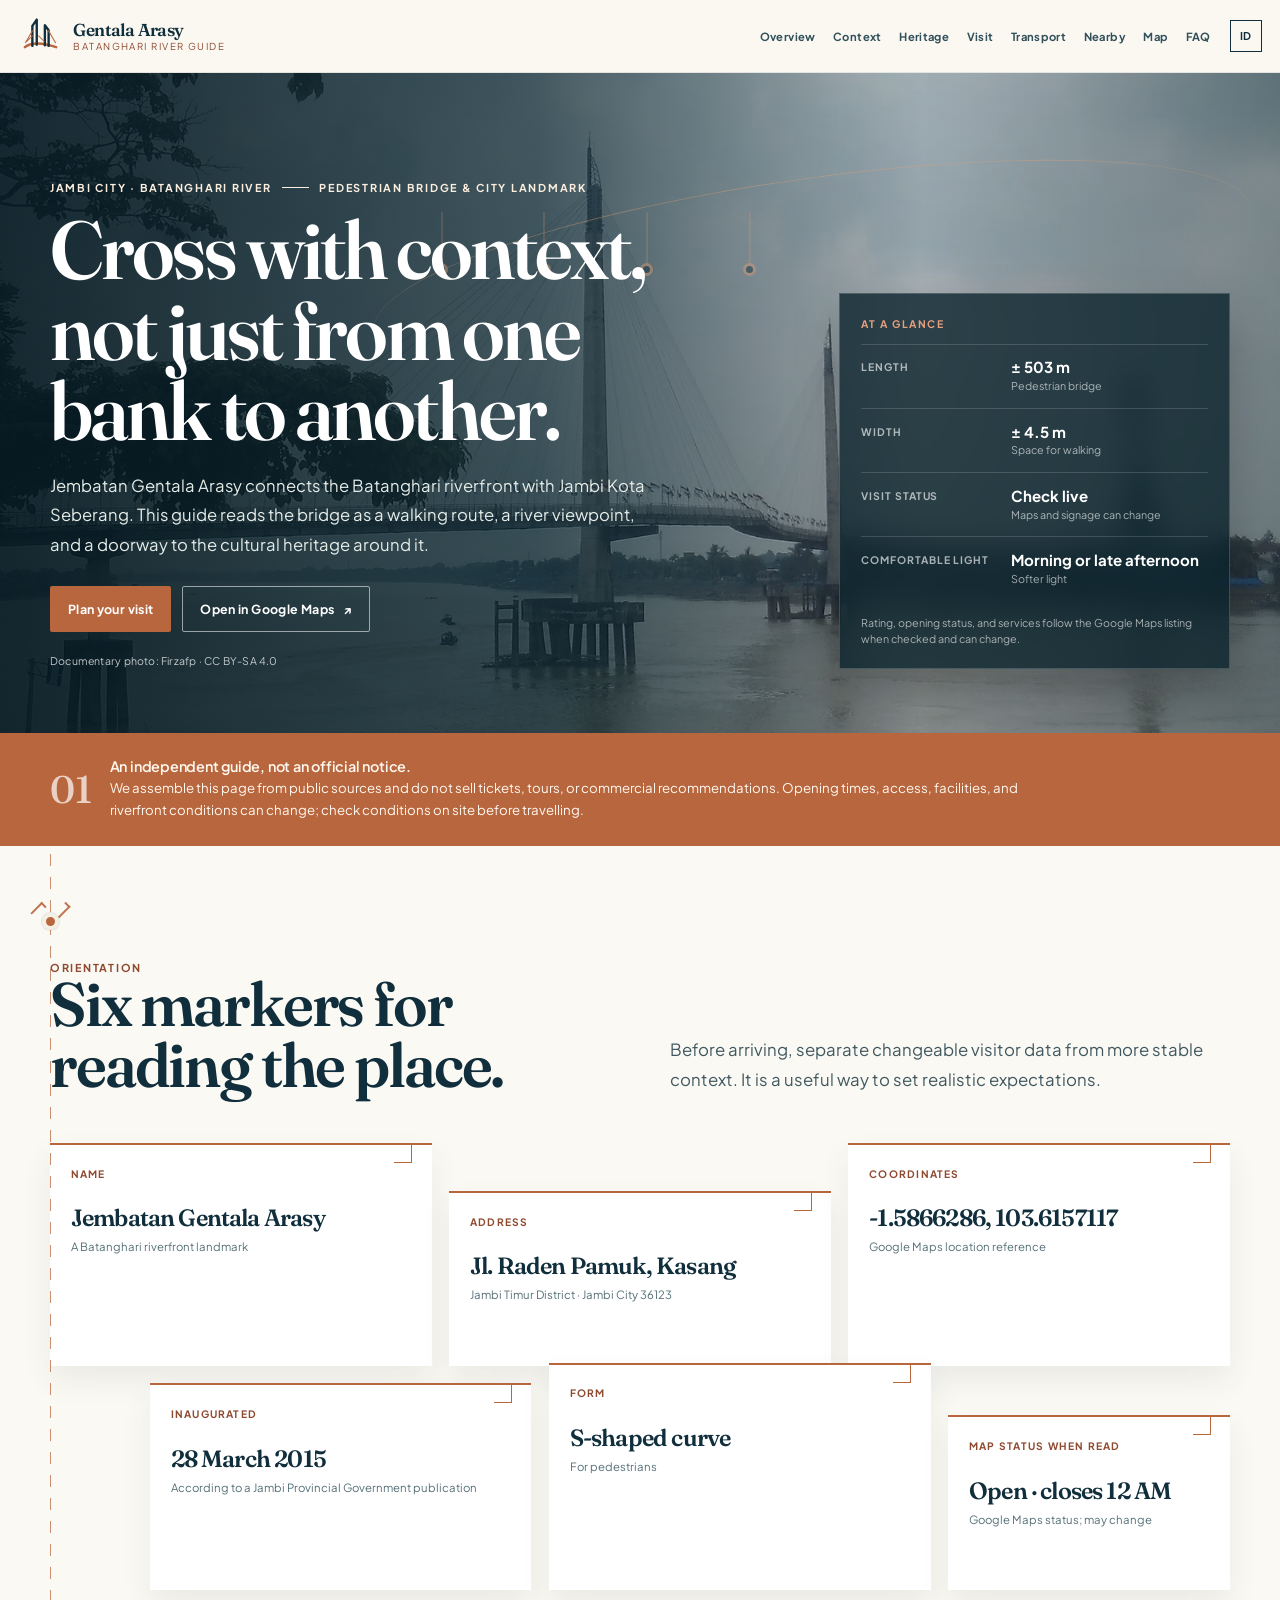
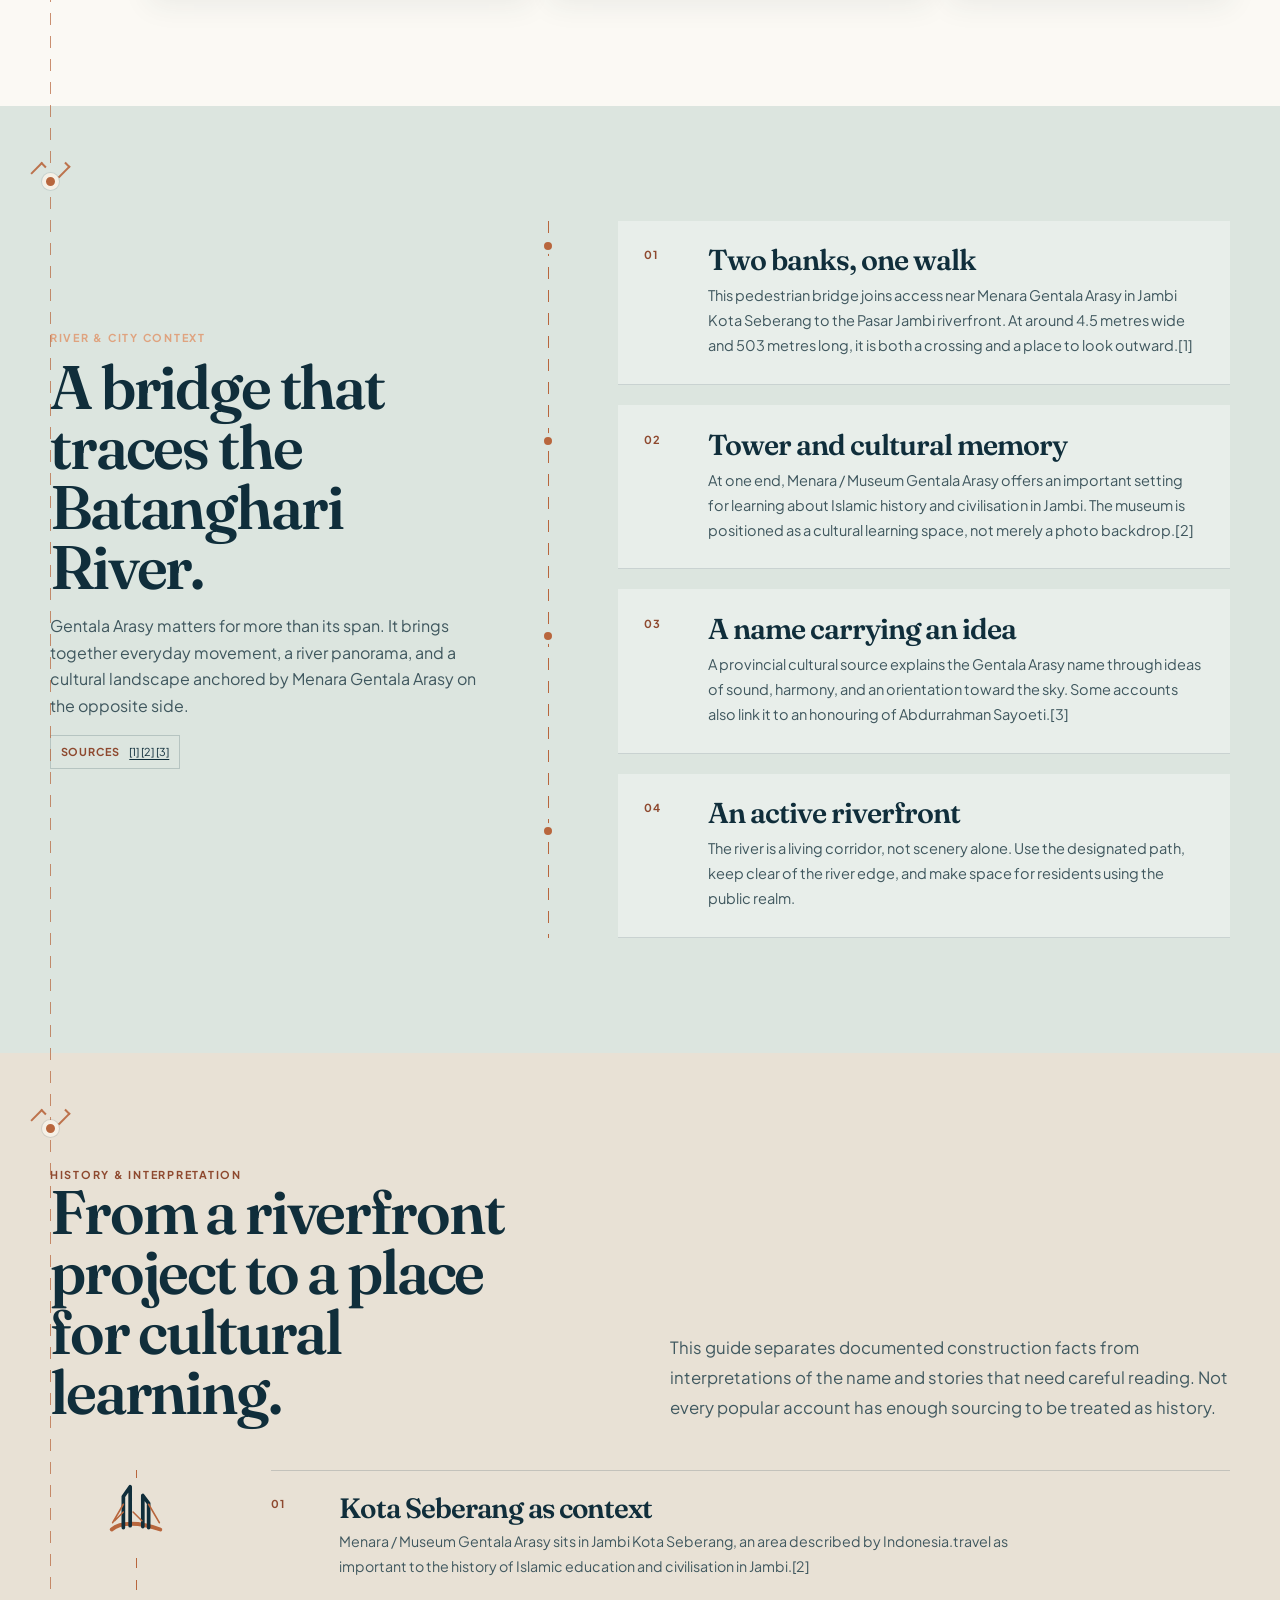
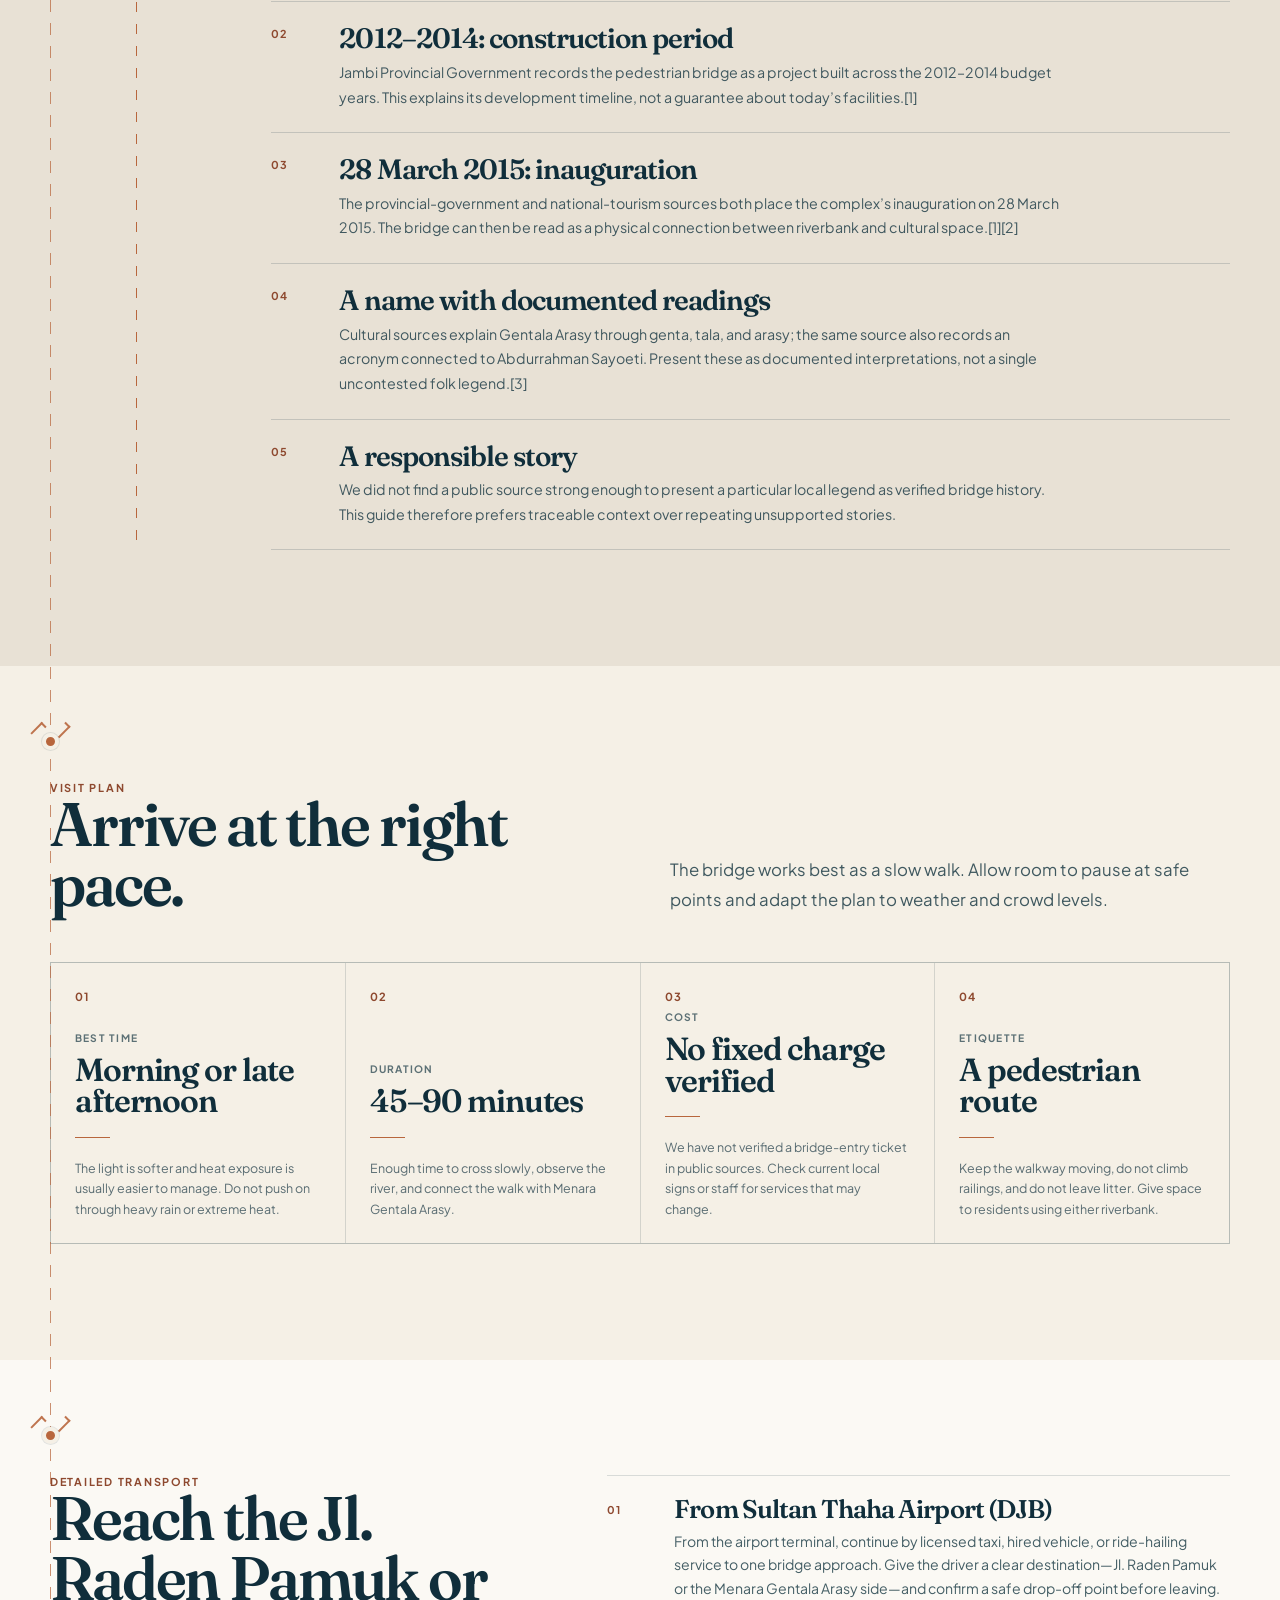
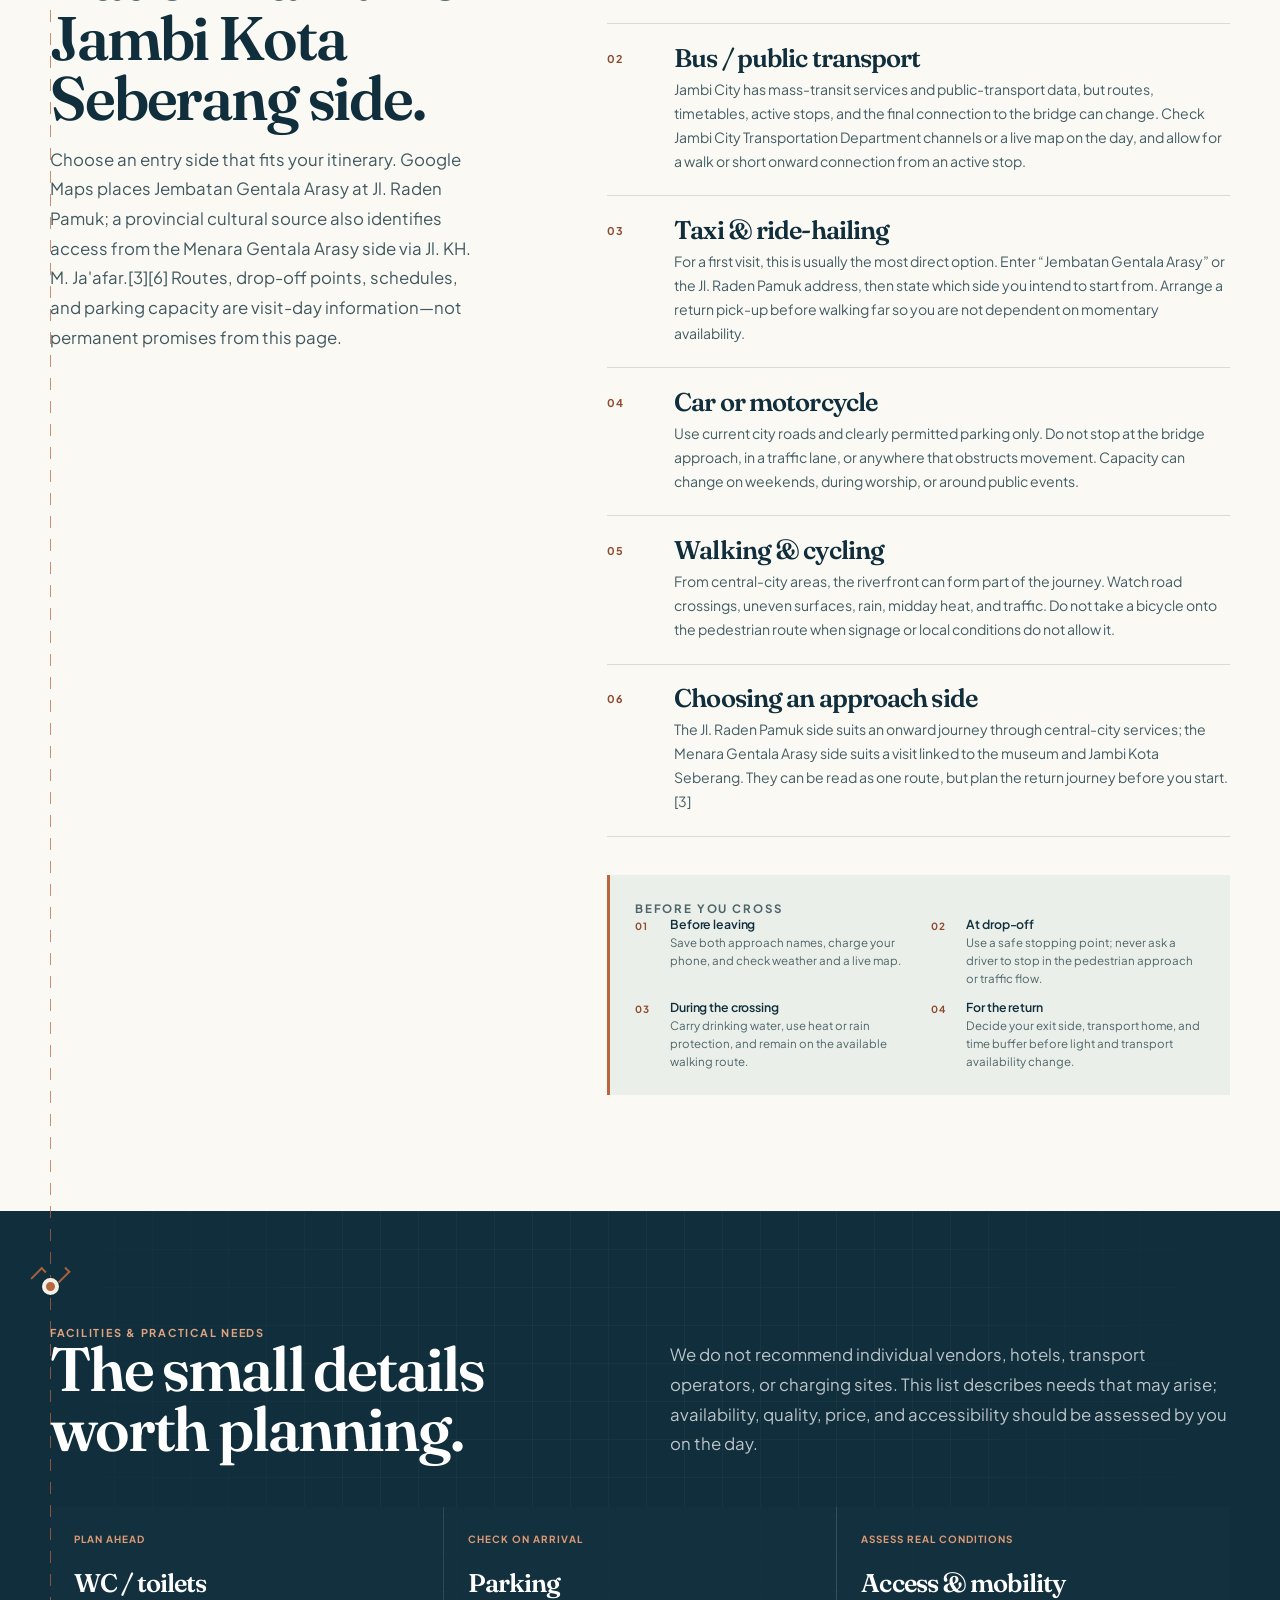
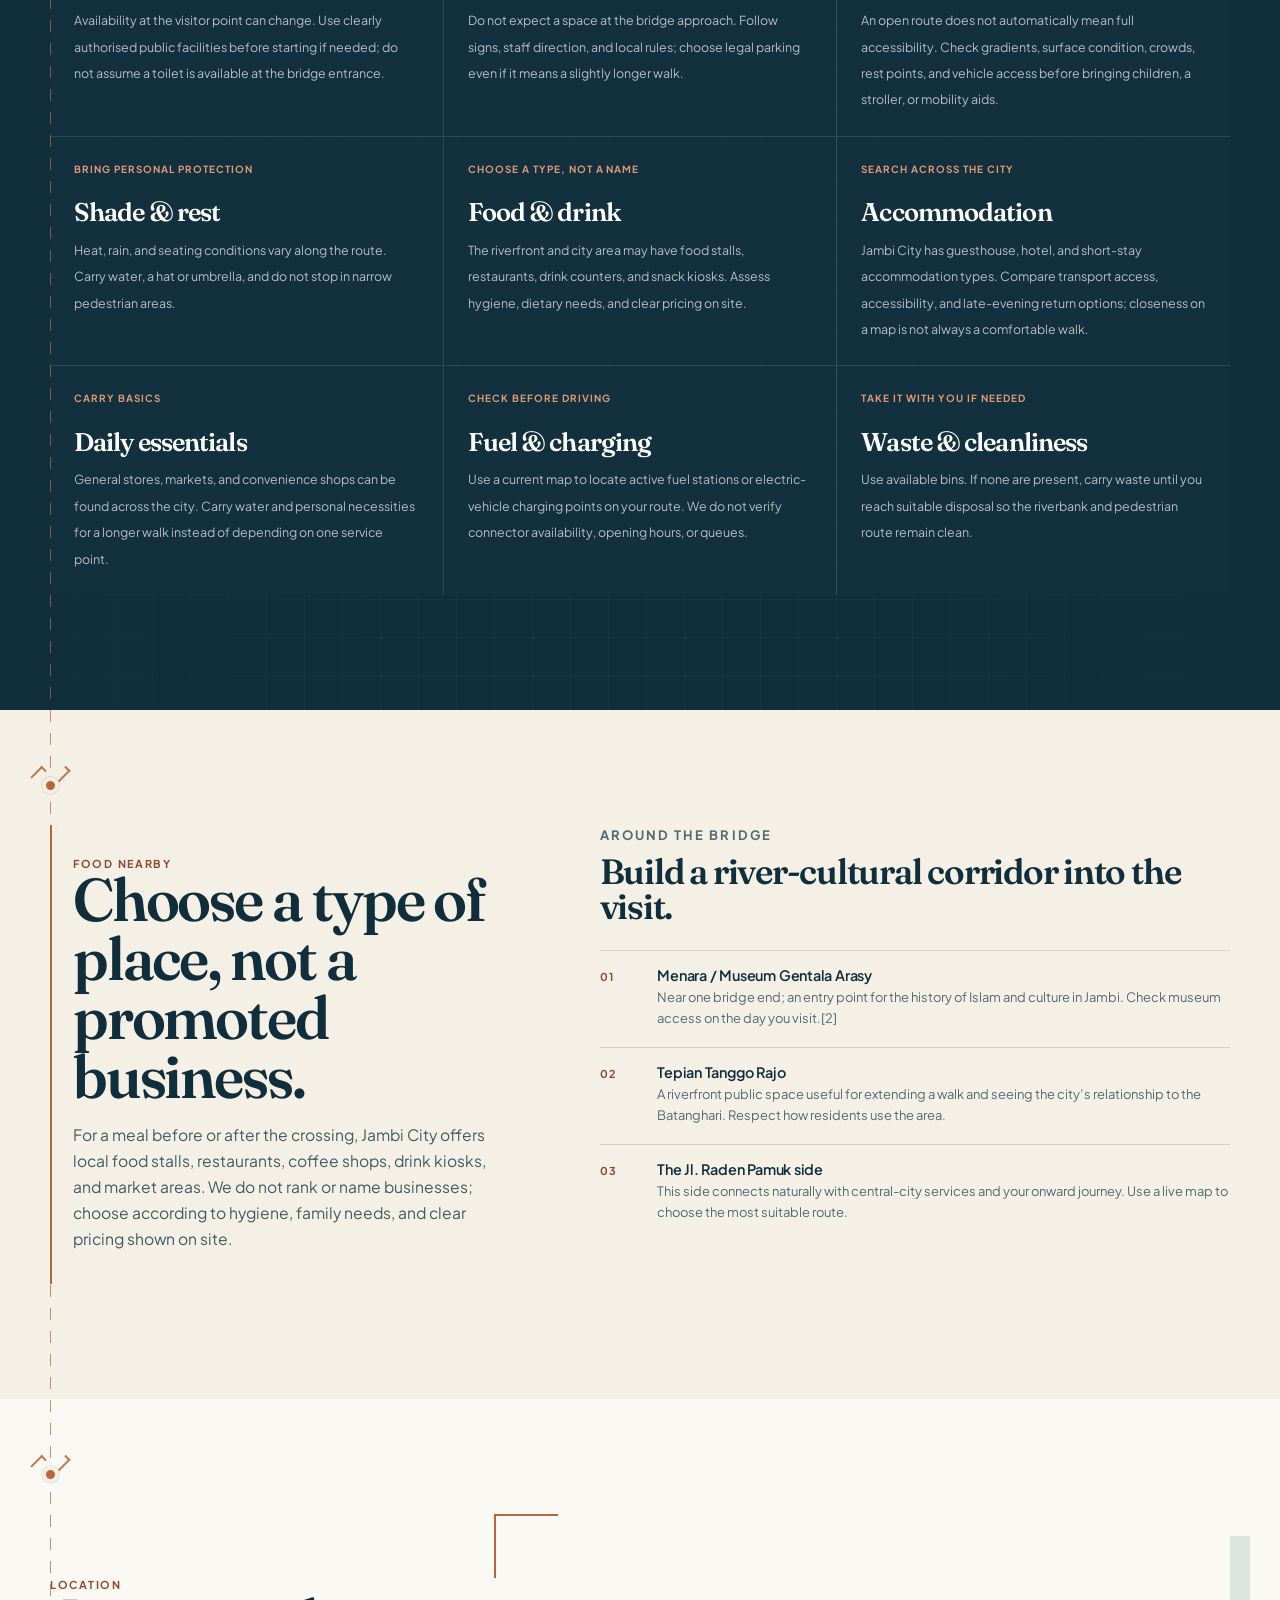
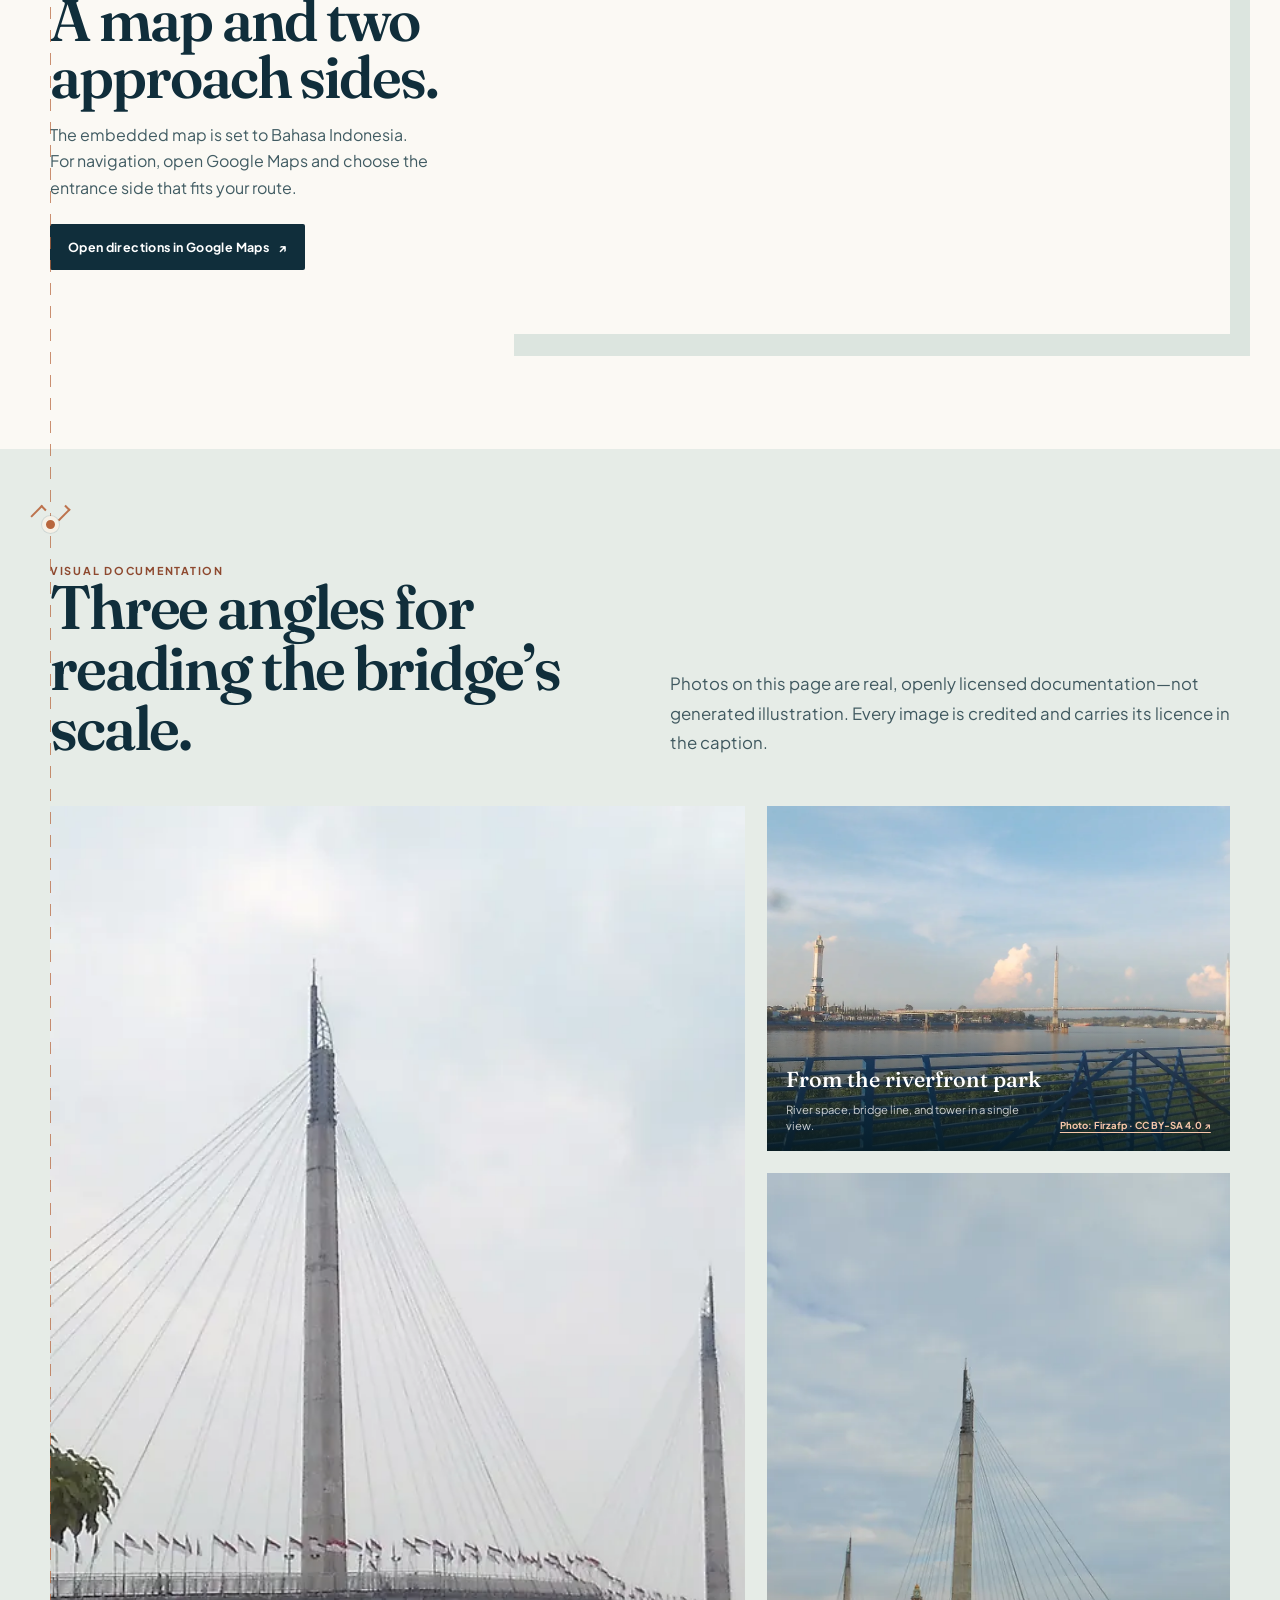
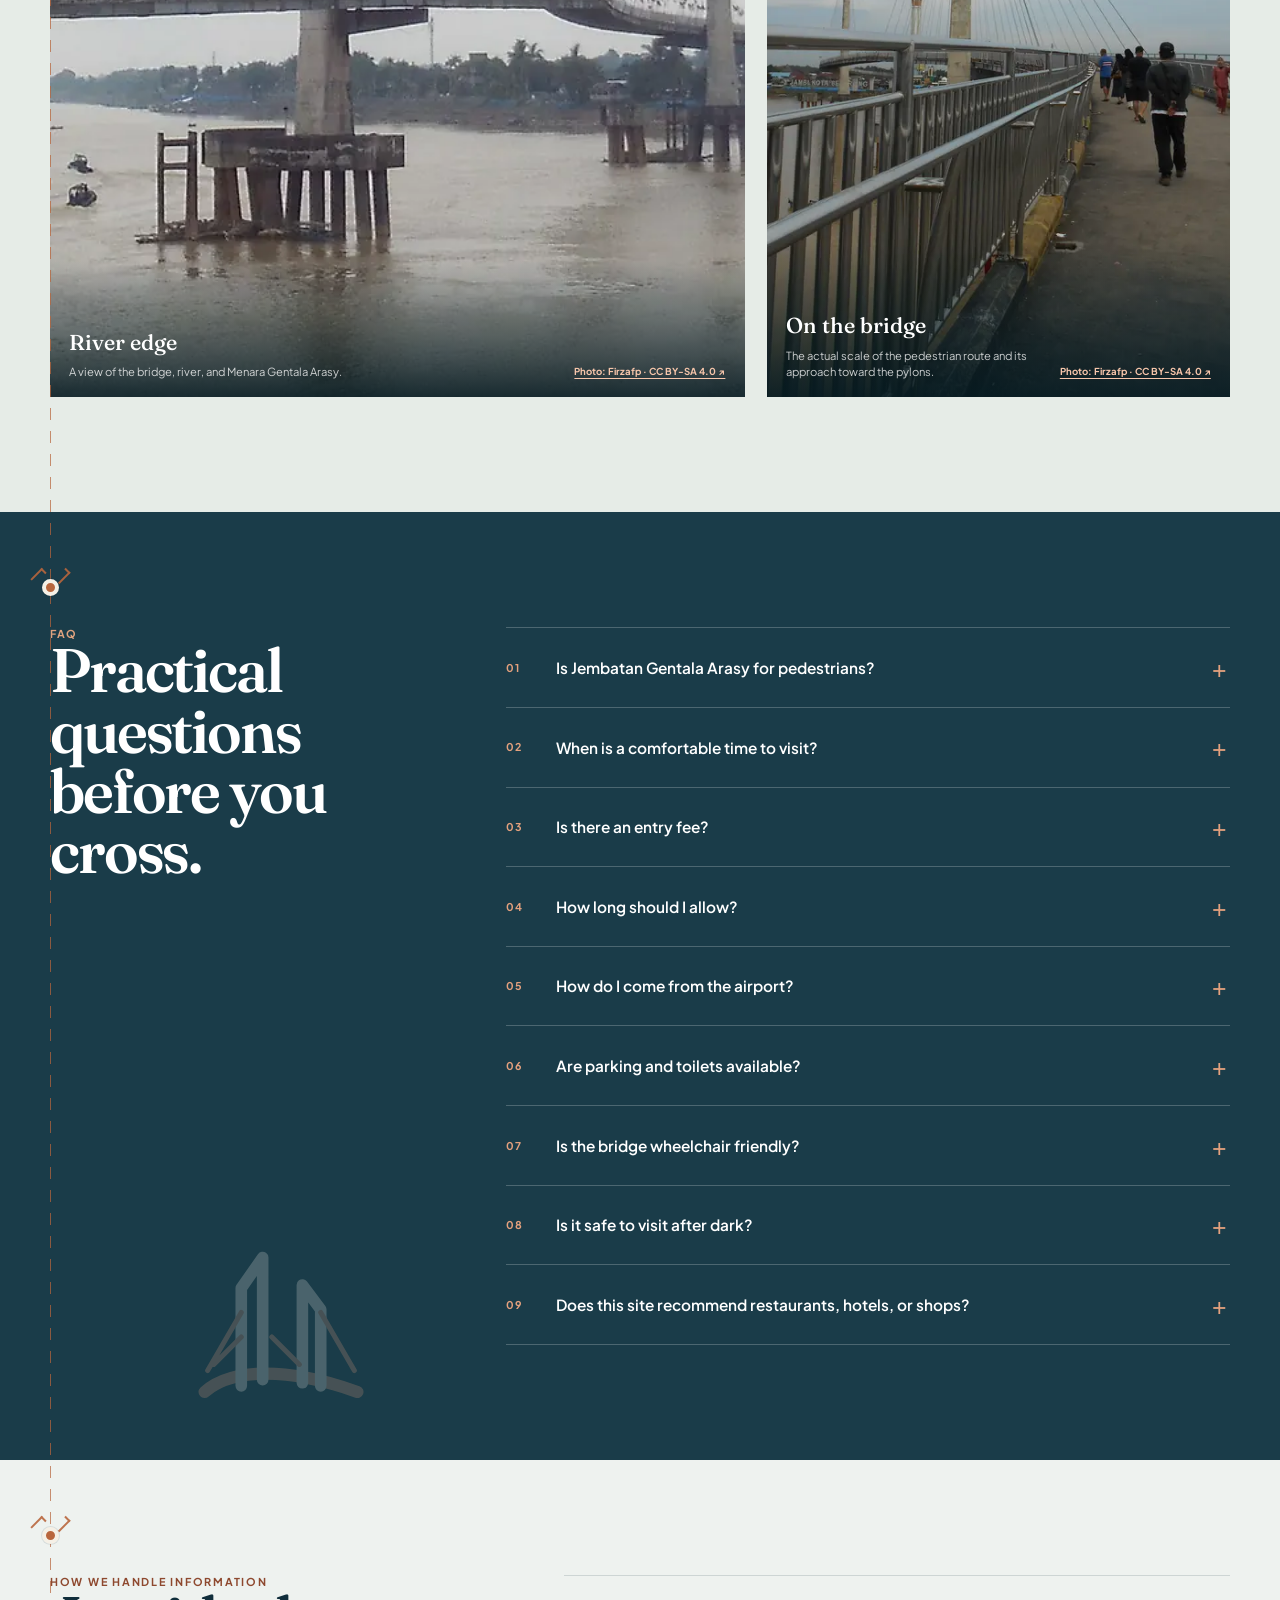
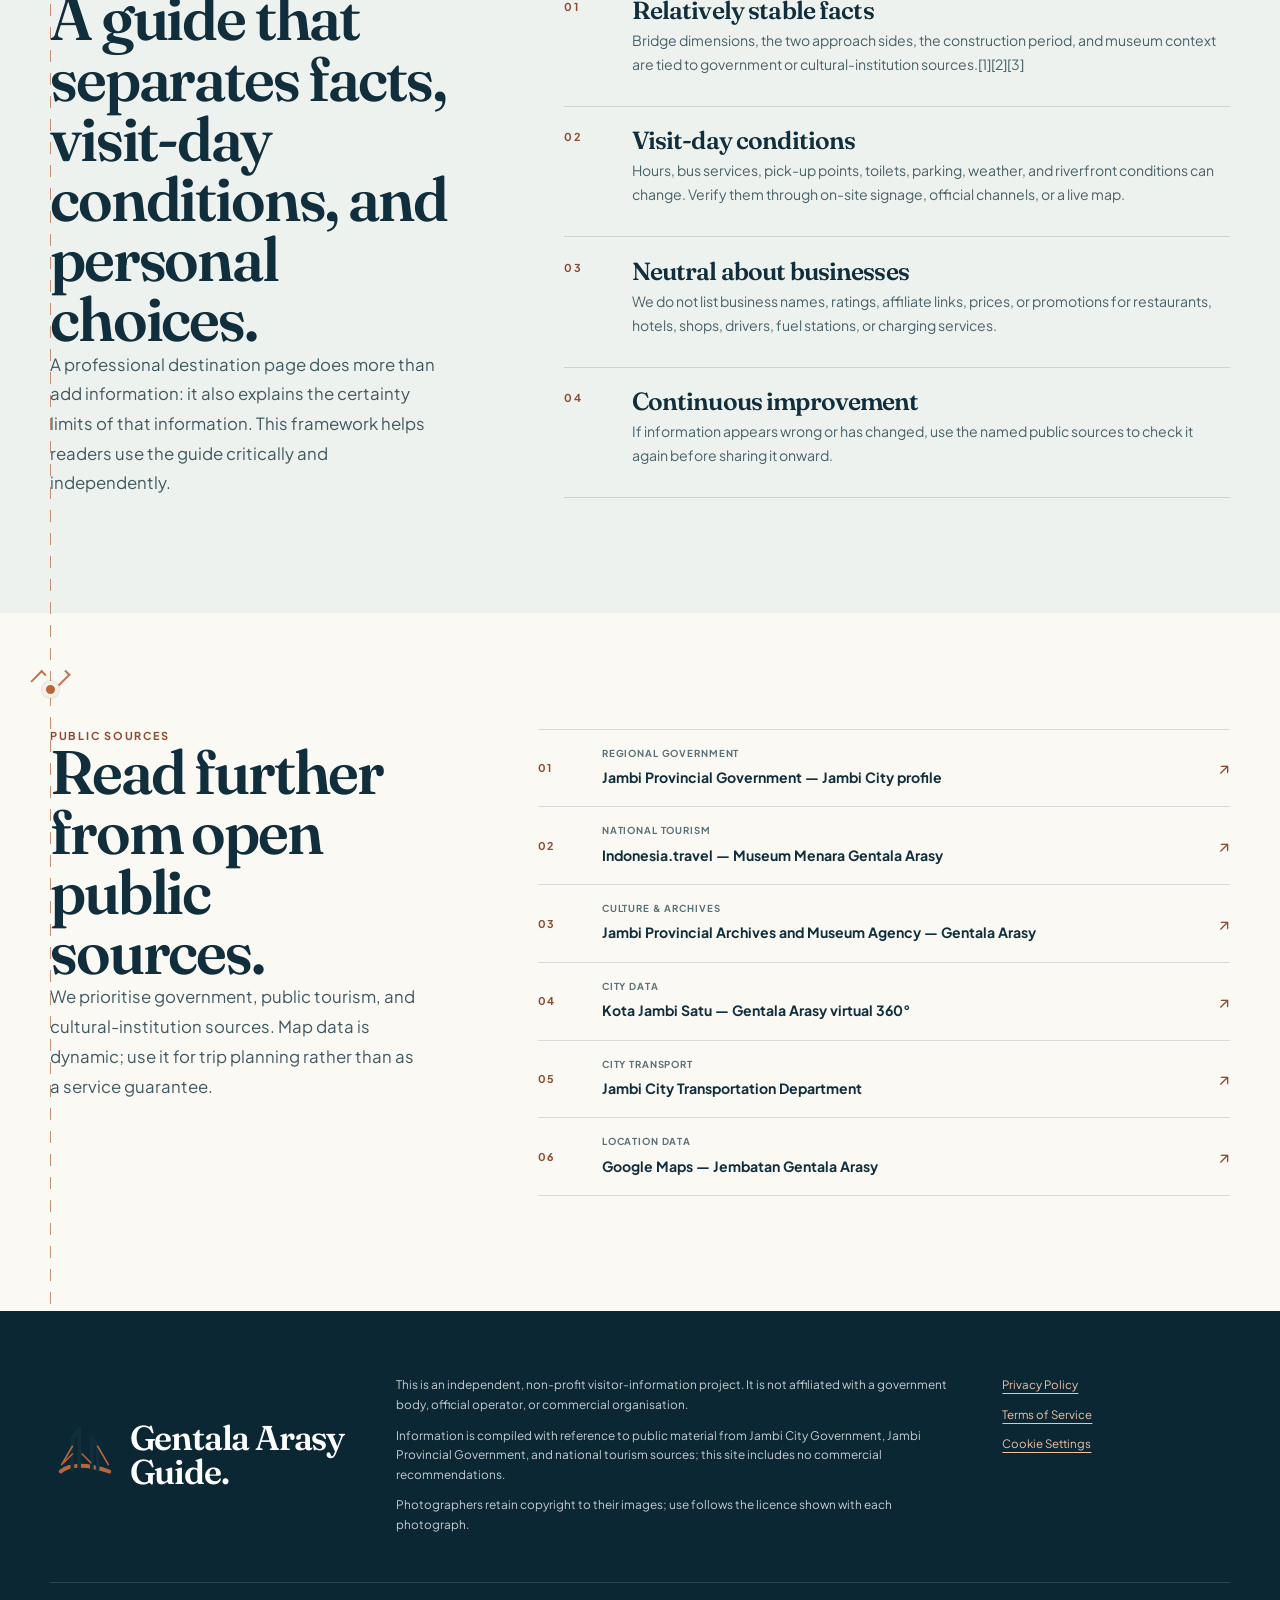
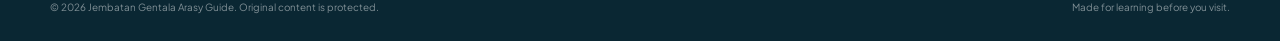
==== en/index.html @ 040c4647 "更新" ====
<!DOCTYPE html><html lang="en"><head><meta charset="UTF-8"><meta name="viewport" content="width=device-width, initial-scale=1"><meta name="theme-color" content="#102e3b"><link rel="icon" href="/favicon.svg" type="image/svg+xml" sizes="any"><link rel="apple-touch-icon" href="/favicon.svg" sizes="180x180"><link rel="canonical" href="/en/"><title>Jembatan Gentala Arasy — Independent Jambi Guide</title><meta name="description" content="An independent, non-profit guide to Jembatan Gentala Arasy, the Batanghari River, and Jambi’s cultural setting."><meta property="og:type" content="website"><meta property="og:title" content="Jembatan Gentala Arasy — Independent Jambi Guide"><meta property="og:description" content="An independent, non-profit guide to Jembatan Gentala Arasy, the Batanghari River, and Jambi’s cultural setting."><meta name="twitter:card" content="summary_large_image"><link rel="preconnect" href="https://fonts.googleapis.com"><link rel="preconnect" href="https://fonts.gstatic.com" crossorigin><link href="https://fonts.googleapis.com/css2?family=Fraunces:opsz,wght@9..144,500;9..144,600;9..144,700&family=Plus+Jakarta+Sans:wght@400;500;600;700&display=swap" rel="stylesheet"><script type="application/ld+json">{"@context":"https://schema.org","@type":["TouristAttraction","LocalBusiness"],"name":"Jembatan Gentala Arasy","description":"An independent, non-profit guide to Jembatan Gentala Arasy, the Batanghari River, and Jambi’s cultural setting.","touristType":"Cultural visitors and walkers","address":{"@type":"PostalAddress","streetAddress":"CJ78+87W, Jl. Raden Pamuk, Kasang, Kec. Jambi Tim.","addressLocality":"Kota Jambi","addressRegion":"Jambi","postalCode":"36123","addressCountry":"ID"},"geo":{"@type":"GeoCoordinates","latitude":-1.5866286,"longitude":103.6157117},"openingHours":"Mo-Su 00:00-24:00","aggregateRating":{"@type":"AggregateRating","ratingValue":"4.5","reviewCount":"7341","bestRating":"5","worstRating":"1"},"sameAs":["https://maps.app.goo.gl/UxociFC798phFfW46","https://jambiprov.go.id/profil-kota-jambi-.html"]}</script><script type="application/ld+json">{"@context":"https://schema.org","@type":"FAQPage","mainEntity":[{"@type":"Question","name":"Is Jembatan Gentala Arasy for pedestrians?","acceptedAnswer":{"@type":"Answer","text":"Yes. Public sources describe it as a pedestrian bridge; continue to follow current signs and instructions when you arrive."}},{"@type":"Question","name":"When is a comfortable time to visit?","acceptedAnswer":{"@type":"Answer","text":"Morning or late afternoon are usually more comfortable for walking and lower heat exposure. Weather and crowd conditions still matter on the day."}},{"@type":"Question","name":"Is there an entry fee?","acceptedAnswer":{"@type":"Answer","text":"We have not verified a fixed fee for crossing from public sources. Do not assume older information is still current; check signs on site."}},{"@type":"Question","name":"How long should I allow?","acceptedAnswer":{"@type":"Answer","text":"Around 45–90 minutes is reasonable for a slow crossing and safe pauses; add time if you include Menara / Museum Gentala Arasy."}},{"@type":"Question","name":"How do I come from the airport?","acceptedAnswer":{"@type":"Answer","text":"From Sultan Thaha Airport (DJB), continue by taxi, hired car, or ride-hailing service to the Jl. Raden Pamuk approach or the tower side. Confirm a safe drop-off point."}},{"@type":"Question","name":"Are parking and toilets available?","acceptedAnswer":{"@type":"Answer","text":"Both should be checked on the day. Use authorised parking and plan toilet needs before entering the pedestrian route; this page does not guarantee availability at a particular point."}},{"@type":"Question","name":"Is the bridge wheelchair friendly?","acceptedAnswer":{"@type":"Answer","text":"It is an open walking route, but approach conditions, slopes, crowds, and supporting facilities need to be assessed in person. Travel with a companion if you need mobility assistance."}},{"@type":"Question","name":"Is it safe to visit after dark?","acceptedAnswer":{"@type":"Answer","text":"Light, crowds, weather, and return transport change with the time of day. If you arrive near evening, use a route you know, plan a pick-up point, and follow local direction."}},{"@type":"Question","name":"Does this site recommend restaurants, hotels, or shops?","acceptedAnswer":{"@type":"Answer","text":"No. As a non-profit guide, we explain service types and ways to assess practical needs. We do not rank businesses, accept promotion, or recommend particular operators."}}]}</script><link rel="stylesheet" href="/_astro/BrandMark.h7Wq6V9H.css"></head><body><a class="skip-link" href="#content">Lewati ke konten utama</a><header class="site-header"><div class="site-header__inner"><a class="brand" href="/en/" aria-label="Jembatan Gentala Arasy Guide"><span class="brand-mark brand-mark--compact" aria-hidden="true"><svg viewBox="0 0 72 72" role="presentation" focusable="false"><path class="brand-mark__river" d="M11 53c9-8 28-8 50 0" fill="none"></path><path class="brand-mark__tower" d="M23 51V19l7-10v40M49 51V26l-6-8v32" fill="none"></path><path class="brand-mark__cable" d="M23 27 12 46m11-11-9 9m19-9 9 9m7-17 11 19" fill="none"></path></svg></span><span class="brand__copy"><strong>Gentala Arasy</strong><span>BATANGHARI RIVER GUIDE</span></span></a><nav class="main-nav" aria-label="Main navigation"><a href="#overview">Overview</a><a href="#context">Context</a><a href="#heritage">Heritage</a><a href="#visit">Visit</a><a href="#transport">Transport</a><a href="#nearby">Nearby</a><a href="#map">Map</a><a href="#faq">FAQ</a></nav><a class="language-switch" href="/" aria-label="Baca panduan ini dalam Bahasa Indonesia">ID</a></div></header><main id="content" class="guide-main"><section class="hero" aria-labelledby="hero-title"><img class="hero__photo" src="/images/gentala-arasy-river.webp" alt="Jembatan Gentala Arasy and Menara Gentala Arasy above the Batanghari River" fetchpriority="high"><div class="hero__veil"></div><div class="hero__riverline" aria-hidden="true"><i></i><i></i><i></i><i></i></div><div class="hero__content page-shell"><div class="hero__editorial"><p class="eyebrow eyebrow--light">Jambi City · Batanghari River <span></span> Pedestrian bridge &amp; city landmark</p><h1 id="hero-title">Cross with context, not just from one bank to another.</h1><p class="hero__lede">Jembatan Gentala Arasy connects the Batanghari riverfront with Jambi Kota Seberang. This guide reads the bridge as a walking route, a river viewpoint, and a doorway to the cultural heritage around it.</p><div class="hero__actions"><a class="button button--copper" href="#visit">Plan your visit</a><a class="button button--ghost" href="https://maps.app.goo.gl/UxociFC798phFfW46" target="_blank" rel="noreferrer">Open in Google Maps<span aria-hidden="true">↗</span></a></div><p class="photo-credit photo-credit--light">Documentary photo: Firzafp · CC BY-SA 4.0</p></div><aside class="hero-card" aria-label="Quick facts"><p class="hero-card__title">At a glance</p><dl><div><dt>Length</dt><dd><strong>± 503 m</strong><span>Pedestrian bridge</span></dd></div><div><dt>Width</dt><dd><strong>± 4.5 m</strong><span>Space for walking</span></dd></div><div><dt>Visit status</dt><dd><strong>Check live</strong><span>Maps and signage can change</span></dd></div><div><dt>Comfortable light</dt><dd><strong>Morning or late afternoon</strong><span>Softer light</span></dd></div></dl><p class="hero-card__note">Rating, opening status, and services follow the Google Maps listing when checked and can change.</p></aside></div></section><section class="notice-strip"><div class="page-shell notice-strip__inner"><span class="notice-strip__symbol" aria-hidden="true">01</span><div><h2>An independent guide, not an official notice.</h2><p>We assemble this page from public sources and do not sell tickets, tours, or commercial recommendations. Opening times, access, facilities, and riverfront conditions can change; check conditions on site before travelling.</p></div></div></section><section class="section section--paper" id="overview"><span class="section-route-node" aria-hidden="true"></span><div class="page-shell split-intro"><div class="section-heading"><p class="eyebrow">ORIENTATION</p><h2>Six markers for reading the place.</h2></div><p class="section-intro">Before arriving, separate changeable visitor data from more stable context. It is a useful way to set realistic expectations.</p></div><div class="page-shell fact-scape"><article class="fact-card fact-card--1"><p>Name</p><h3>Jembatan Gentala Arasy</h3><span>A Batanghari riverfront landmark</span></article><article class="fact-card fact-card--2"><p>Address</p><h3>Jl. Raden Pamuk, Kasang</h3><span>Jambi Timur District · Jambi City 36123</span></article><article class="fact-card fact-card--3"><p>Coordinates</p><h3>-1.5866286, 103.6157117</h3><span>Google Maps location reference</span></article><article class="fact-card fact-card--4"><p>Inaugurated</p><h3>28 March 2015</h3><span>According to a Jambi Provincial Government publication</span></article><article class="fact-card fact-card--5"><p>Form</p><h3>S-shaped curve</h3><span>For pedestrians</span></article><article class="fact-card fact-card--6"><p>Map status when read</p><h3>Open · closes 12 AM</h3><span>Google Maps status; may change</span></article></div></section><section class="section section--river" id="context"><span class="section-route-node" aria-hidden="true"></span><div class="page-shell river-layout"><div class="river-layout__heading"><p class="eyebrow eyebrow--copper">RIVER &amp; CITY CONTEXT</p><h2>A bridge that traces the Batanghari River.</h2><p>Gentala Arasy matters for more than its span. It brings together everyday movement, a river panorama, and a cultural landscape anchored by Menara Gentala Arasy on the opposite side.</p><div class="source-chip"><span>Sources</span><a href="#sources">[1] [2] [3]</a></div></div><div class="river-line" aria-hidden="true"><i></i><i></i><i></i><i></i></div><div class="context-stack"><article class="context-note"><span>01</span><div><h3>Two banks, one walk</h3><p>This pedestrian bridge joins access near Menara Gentala Arasy in Jambi Kota Seberang to the Pasar Jambi riverfront. At around 4.5 metres wide and 503 metres long, it is both a crossing and a place to look outward.[1]</p></div></article><article class="context-note"><span>02</span><div><h3>Tower and cultural memory</h3><p>At one end, Menara / Museum Gentala Arasy offers an important setting for learning about Islamic history and civilisation in Jambi. The museum is positioned as a cultural learning space, not merely a photo backdrop.[2]</p></div></article><article class="context-note"><span>03</span><div><h3>A name carrying an idea</h3><p>A provincial cultural source explains the Gentala Arasy name through ideas of sound, harmony, and an orientation toward the sky. Some accounts also link it to an honouring of Abdurrahman Sayoeti.[3]</p></div></article><article class="context-note"><span>04</span><div><h3>An active riverfront</h3><p>The river is a living corridor, not scenery alone. Use the designated path, keep clear of the river edge, and make space for residents using the public realm.</p></div></article></div></div></section><section class="section section--heritage" id="heritage"><span class="section-route-node" aria-hidden="true"></span><div class="page-shell split-intro"><div class="section-heading"><p class="eyebrow">HISTORY &amp; INTERPRETATION</p><h2>From a riverfront project to a place for cultural learning.</h2></div><p class="section-intro">This guide separates documented construction facts from interpretations of the name and stories that need careful reading. Not every popular account has enough sourcing to be treated as history.</p></div><div class="page-shell heritage-layout"><div class="heritage-rule" aria-hidden="true"><span class="brand-mark brand-mark--compact" aria-hidden="true"><svg viewBox="0 0 72 72" role="presentation" focusable="false"><path class="brand-mark__river" d="M11 53c9-8 28-8 50 0" fill="none"></path><path class="brand-mark__tower" d="M23 51V19l7-10v40M49 51V26l-6-8v32" fill="none"></path><path class="brand-mark__cable" d="M23 27 12 46m11-11-9 9m19-9 9 9m7-17 11 19" fill="none"></path></svg></span></div><ol class="heritage-timeline"><li><span>01</span><div><h3>Kota Seberang as context</h3><p>Menara / Museum Gentala Arasy sits in Jambi Kota Seberang, an area described by Indonesia.travel as important to the history of Islamic education and civilisation in Jambi.[2]</p></div></li><li><span>02</span><div><h3>2012–2014: construction period</h3><p>Jambi Provincial Government records the pedestrian bridge as a project built across the 2012–2014 budget years. This explains its development timeline, not a guarantee about today’s facilities.[1]</p></div></li><li><span>03</span><div><h3>28 March 2015: inauguration</h3><p>The provincial-government and national-tourism sources both place the complex’s inauguration on 28 March 2015. The bridge can then be read as a physical connection between riverbank and cultural space.[1][2]</p></div></li><li><span>04</span><div><h3>A name with documented readings</h3><p>Cultural sources explain Gentala Arasy through genta, tala, and arasy; the same source also records an acronym connected to Abdurrahman Sayoeti. Present these as documented interpretations, not a single uncontested folk legend.[3]</p></div></li><li><span>05</span><div><h3>A responsible story</h3><p>We did not find a public source strong enough to present a particular local legend as verified bridge history. This guide therefore prefers traceable context over repeating unsupported stories.</p></div></li></ol></div></section><section class="section section--sand" id="visit"><span class="section-route-node" aria-hidden="true"></span><div class="page-shell split-intro"><div class="section-heading"><p class="eyebrow">VISIT PLAN</p><h2>Arrive at the right pace.</h2></div><p class="section-intro">The bridge works best as a slow walk. Allow room to pause at safe points and adapt the plan to weather and crowd levels.</p></div><div class="page-shell visit-rail"><article class="visit-card"><span>01</span><p>Best time</p><h3>Morning or late afternoon</h3><div></div><small>The light is softer and heat exposure is usually easier to manage. Do not push on through heavy rain or extreme heat.</small></article><article class="visit-card"><span>02</span><p>Duration</p><h3>45–90 minutes</h3><div></div><small>Enough time to cross slowly, observe the river, and connect the walk with Menara Gentala Arasy.</small></article><article class="visit-card"><span>03</span><p>Cost</p><h3>No fixed charge verified</h3><div></div><small>We have not verified a bridge-entry ticket in public sources. Check current local signs or staff for services that may change.</small></article><article class="visit-card"><span>04</span><p>Etiquette</p><h3>A pedestrian route</h3><div></div><small>Keep the walkway moving, do not climb railings, and do not leave litter. Give space to residents using either riverbank.</small></article></div></section><section class="section section--paper" id="transport"><span class="section-route-node" aria-hidden="true"></span><div class="page-shell transport-grid"><div class="section-heading"><p class="eyebrow">DETAILED TRANSPORT</p><h2>Reach the Jl. Raden Pamuk or Jambi Kota Seberang side.</h2><p class="section-intro section-intro--left">Choose an entry side that fits your itinerary. Google Maps places Jembatan Gentala Arasy at Jl. Raden Pamuk; a provincial cultural source also identifies access from the Menara Gentala Arasy side via Jl. KH. M. Ja&#39;afar.[3][6] Routes, drop-off points, schedules, and parking capacity are visit-day information—not permanent promises from this page.</p></div><div class="transport-detail-stack"><ol class="transport-list"><li><span>01</span><div><h3>From Sultan Thaha Airport (DJB)</h3><p>From the airport terminal, continue by licensed taxi, hired vehicle, or ride-hailing service to one bridge approach. Give the driver a clear destination—Jl. Raden Pamuk or the Menara Gentala Arasy side—and confirm a safe drop-off point before leaving.</p></div></li><li><span>02</span><div><h3>Bus / public transport</h3><p>Jambi City has mass-transit services and public-transport data, but routes, timetables, active stops, and the final connection to the bridge can change. Check Jambi City Transportation Department channels or a live map on the day, and allow for a walk or short onward connection from an active stop.</p></div></li><li><span>03</span><div><h3>Taxi &amp; ride-hailing</h3><p>For a first visit, this is usually the most direct option. Enter “Jembatan Gentala Arasy” or the Jl. Raden Pamuk address, then state which side you intend to start from. Arrange a return pick-up before walking far so you are not dependent on momentary availability.</p></div></li><li><span>04</span><div><h3>Car or motorcycle</h3><p>Use current city roads and clearly permitted parking only. Do not stop at the bridge approach, in a traffic lane, or anywhere that obstructs movement. Capacity can change on weekends, during worship, or around public events.</p></div></li><li><span>05</span><div><h3>Walking &amp; cycling</h3><p>From central-city areas, the riverfront can form part of the journey. Watch road crossings, uneven surfaces, rain, midday heat, and traffic. Do not take a bicycle onto the pedestrian route when signage or local conditions do not allow it.</p></div></li><li><span>06</span><div><h3>Choosing an approach side</h3><p>The Jl. Raden Pamuk side suits an onward journey through central-city services; the Menara Gentala Arasy side suits a visit linked to the museum and Jambi Kota Seberang. They can be read as one route, but plan the return journey before you start.[3]</p></div></li></ol><aside class="transport-checklist"><p class="eyebrow">BEFORE YOU CROSS</p><div><article><span>01</span><div><h3>Before leaving</h3><p>Save both approach names, charge your phone, and check weather and a live map.</p></div></article><article><span>02</span><div><h3>At drop-off</h3><p>Use a safe stopping point; never ask a driver to stop in the pedestrian approach or traffic flow.</p></div></article><article><span>03</span><div><h3>During the crossing</h3><p>Carry drinking water, use heat or rain protection, and remain on the available walking route.</p></div></article><article><span>04</span><div><h3>For the return</h3><p>Decide your exit side, transport home, and time buffer before light and transport availability change.</p></div></article></div></aside></div></div></section><section class="section section--deep" id="fasilitas"><span class="section-route-node" aria-hidden="true"></span><div class="page-shell split-intro split-intro--deep"><div class="section-heading"><p class="eyebrow eyebrow--copper">FACILITIES &amp; PRACTICAL NEEDS</p><h2>The small details worth planning.</h2></div><p class="section-intro">We do not recommend individual vendors, hotels, transport operators, or charging sites. This list describes needs that may arise; availability, quality, price, and accessibility should be assessed by you on the day.</p></div><div class="page-shell facility-grid"><article><p>Plan ahead</p><h3>WC / toilets</h3><small>Availability at the visitor point can change. Use clearly authorised public facilities before starting if needed; do not assume a toilet is available at the bridge entrance.</small></article><article><p>Check on arrival</p><h3>Parking</h3><small>Do not expect a space at the bridge approach. Follow signs, staff direction, and local rules; choose legal parking even if it means a slightly longer walk.</small></article><article><p>Assess real conditions</p><h3>Access &amp; mobility</h3><small>An open route does not automatically mean full accessibility. Check gradients, surface condition, crowds, rest points, and vehicle access before bringing children, a stroller, or mobility aids.</small></article><article><p>Bring personal protection</p><h3>Shade &amp; rest</h3><small>Heat, rain, and seating conditions vary along the route. Carry water, a hat or umbrella, and do not stop in narrow pedestrian areas.</small></article><article><p>Choose a type, not a name</p><h3>Food &amp; drink</h3><small>The riverfront and city area may have food stalls, restaurants, drink counters, and snack kiosks. Assess hygiene, dietary needs, and clear pricing on site.</small></article><article><p>Search across the city</p><h3>Accommodation</h3><small>Jambi City has guesthouse, hotel, and short-stay accommodation types. Compare transport access, accessibility, and late-evening return options; closeness on a map is not always a comfortable walk.</small></article><article><p>Carry basics</p><h3>Daily essentials</h3><small>General stores, markets, and convenience shops can be found across the city. Carry water and personal necessities for a longer walk instead of depending on one service point.</small></article><article><p>Check before driving</p><h3>Fuel &amp; charging</h3><small>Use a current map to locate active fuel stations or electric-vehicle charging points on your route. We do not verify connector availability, opening hours, or queues.</small></article><article><p>Take it with you if needed</p><h3>Waste &amp; cleanliness</h3><small>Use available bins. If none are present, carry waste until you reach suitable disposal so the riverbank and pedestrian route remain clean.</small></article></div></section><section class="section section--sand" id="nearby"><span class="section-route-node" aria-hidden="true"></span><div class="page-shell nearby-layout"><div class="nearby-layout__main"><p class="eyebrow">FOOD NEARBY</p><h2>Choose a type of place, not a promoted business.</h2><p>For a meal before or after the crossing, Jambi City offers local food stalls, restaurants, coffee shops, drink kiosks, and market areas. We do not rank or name businesses; choose according to hygiene, family needs, and clear pricing shown on site.</p></div><div class="nearby-layout__side"><p class="eyebrow">AROUND THE BRIDGE</p><h3>Build a river-cultural corridor into the visit.</h3><article><span>01</span><div><h4>Menara / Museum Gentala Arasy</h4><p>Near one bridge end; an entry point for the history of Islam and culture in Jambi. Check museum access on the day you visit.[2]</p></div></article><article><span>02</span><div><h4>Tepian Tanggo Rajo</h4><p>A riverfront public space useful for extending a walk and seeing the city’s relationship to the Batanghari. Respect how residents use the area.</p></div></article><article><span>03</span><div><h4>The Jl. Raden Pamuk side</h4><p>This side connects naturally with central-city services and your onward journey. Use a live map to choose the most suitable route.</p></div></article></div></div></section><section class="section section--paper" id="map"><span class="section-route-node" aria-hidden="true"></span><div class="page-shell map-layout"><div class="map-copy"><p class="eyebrow">LOCATION</p><h2>A map and two approach sides.</h2><p>The embedded map is set to Bahasa Indonesia. For navigation, open Google Maps and choose the entrance side that fits your route.</p><a class="button button--navy" href="https://maps.app.goo.gl/UxociFC798phFfW46" target="_blank" rel="noreferrer">Open directions in Google Maps<span aria-hidden="true">↗</span></a></div><div class="map-frame"><iframe title="Jembatan Gentala Arasy map" src="https://www.google.com/maps?q=Jembatan+Gentala+Arasy&amp;output=embed&amp;hl=en" width="600" height="450" style="border:0" allowfullscreen loading="lazy" referrerpolicy="strict-origin-when-cross-origin"></iframe></div></div></section><section class="section section--gallery"><span class="section-route-node" aria-hidden="true"></span><div class="page-shell split-intro"><div class="section-heading"><p class="eyebrow">VISUAL DOCUMENTATION</p><h2>Three angles for reading the bridge’s scale.</h2></div><p class="section-intro">Photos on this page are real, openly licensed documentation—not generated illustration. Every image is credited and carries its licence in the caption.</p></div><div class="page-shell gallery-grid"><figure class="gallery-item gallery-item--1"><img src="/images/gentala-arasy-river.webp" alt="A view of the bridge, river, and Menara Gentala Arasy." loading="lazy"><figcaption><div><strong>River edge</strong><span>A view of the bridge, river, and Menara Gentala Arasy.</span></div><a href="https://commons.wikimedia.org/wiki/File:Jembatan_Gentala_Arasy_-_Kota_Jambi,_JA_(12_Agustus_2023).jpg" target="_blank" rel="noreferrer">Photo: Firzafp · CC BY-SA 4.0 ↗</a></figcaption></figure><figure class="gallery-item gallery-item--2"><img src="/images/gentala-arasy-riverfront.webp" alt="River space, bridge line, and tower in a single view." loading="lazy"><figcaption><div><strong>From the riverfront park</strong><span>River space, bridge line, and tower in a single view.</span></div><a href="https://commons.wikimedia.org/wiki/File:Gentala_Arasy_and_its_bridge_(view_from_Putri_Pinang_Masak_Park)_-_Pasar_Jambi,_Jambi_City,_JA_(29_May_2023).jpg" target="_blank" rel="noreferrer">Photo: Firzafp · CC BY-SA 4.0 ↗</a></figcaption></figure><figure class="gallery-item gallery-item--3"><img src="/images/gentala-arasy-walkway.webp" alt="The actual scale of the pedestrian route and its approach toward the pylons." loading="lazy"><figcaption><div><strong>On the bridge</strong><span>The actual scale of the pedestrian route and its approach toward the pylons.</span></div><a href="https://commons.wikimedia.org/wiki/File:Jembatan_(pejalan_kaki)_Gentala_Arasy_-_Kota_Jambi,_JA_(26_Nov_%2723).jpg" target="_blank" rel="noreferrer">Photo: Firzafp · CC BY-SA 4.0 ↗</a></figcaption></figure></div></section><section class="section section--faq" id="faq"><span class="section-route-node" aria-hidden="true"></span><div class="page-shell faq-layout"><div class="section-heading"><p class="eyebrow eyebrow--copper">FAQ</p><h2>Practical questions before you cross.</h2><div class="tower-watermark" aria-hidden="true"><span class="brand-mark" aria-hidden="true"><svg viewBox="0 0 72 72" role="presentation" focusable="false"><path class="brand-mark__river" d="M11 53c9-8 28-8 50 0" fill="none"></path><path class="brand-mark__tower" d="M23 51V19l7-10v40M49 51V26l-6-8v32" fill="none"></path><path class="brand-mark__cable" d="M23 27 12 46m11-11-9 9m19-9 9 9m7-17 11 19" fill="none"></path></svg></span></div></div><div class="faq-list"><details><summary><span>01</span>Is Jembatan Gentala Arasy for pedestrians?<b aria-hidden="true">+</b></summary><p>Yes. Public sources describe it as a pedestrian bridge; continue to follow current signs and instructions when you arrive.[1][3]</p></details><details><summary><span>02</span>When is a comfortable time to visit?<b aria-hidden="true">+</b></summary><p>Morning or late afternoon are usually more comfortable for walking and lower heat exposure. Weather and crowd conditions still matter on the day.</p></details><details><summary><span>03</span>Is there an entry fee?<b aria-hidden="true">+</b></summary><p>We have not verified a fixed fee for crossing from public sources. Do not assume older information is still current; check signs on site.</p></details><details><summary><span>04</span>How long should I allow?<b aria-hidden="true">+</b></summary><p>Around 45–90 minutes is reasonable for a slow crossing and safe pauses; add time if you include Menara / Museum Gentala Arasy.</p></details><details><summary><span>05</span>How do I come from the airport?<b aria-hidden="true">+</b></summary><p>From Sultan Thaha Airport (DJB), continue by taxi, hired car, or ride-hailing service to the Jl. Raden Pamuk approach or the tower side. Confirm a safe drop-off point.</p></details><details><summary><span>06</span>Are parking and toilets available?<b aria-hidden="true">+</b></summary><p>Both should be checked on the day. Use authorised parking and plan toilet needs before entering the pedestrian route; this page does not guarantee availability at a particular point.</p></details><details><summary><span>07</span>Is the bridge wheelchair friendly?<b aria-hidden="true">+</b></summary><p>It is an open walking route, but approach conditions, slopes, crowds, and supporting facilities need to be assessed in person. Travel with a companion if you need mobility assistance.</p></details><details><summary><span>08</span>Is it safe to visit after dark?<b aria-hidden="true">+</b></summary><p>Light, crowds, weather, and return transport change with the time of day. If you arrive near evening, use a route you know, plan a pick-up point, and follow local direction.</p></details><details><summary><span>09</span>Does this site recommend restaurants, hotels, or shops?<b aria-hidden="true">+</b></summary><p>No. As a non-profit guide, we explain service types and ways to assess practical needs. We do not rank businesses, accept promotion, or recommend particular operators.</p></details></div></div></section><section class="section section--method"><span class="section-route-node" aria-hidden="true"></span><div class="page-shell method-layout"><div class="section-heading"><p class="eyebrow">HOW WE HANDLE INFORMATION</p><h2>A guide that separates facts, visit-day conditions, and personal choices.</h2><p class="section-intro section-intro--left">A professional destination page does more than add information: it also explains the certainty limits of that information. This framework helps readers use the guide critically and independently.</p></div><div class="method-list"><article><span>01</span><div><h3>Relatively stable facts</h3><p>Bridge dimensions, the two approach sides, the construction period, and museum context are tied to government or cultural-institution sources.[1][2][3]</p></div></article><article><span>02</span><div><h3>Visit-day conditions</h3><p>Hours, bus services, pick-up points, toilets, parking, weather, and riverfront conditions can change. Verify them through on-site signage, official channels, or a live map.</p></div></article><article><span>03</span><div><h3>Neutral about businesses</h3><p>We do not list business names, ratings, affiliate links, prices, or promotions for restaurants, hotels, shops, drivers, fuel stations, or charging services.</p></div></article><article><span>04</span><div><h3>Continuous improvement</h3><p>If information appears wrong or has changed, use the named public sources to check it again before sharing it onward.</p></div></article></div></div></section><section class="section section--sources" id="sources"><span class="section-route-node" aria-hidden="true"></span><div class="page-shell sources-layout"><div class="section-heading"><p class="eyebrow">PUBLIC SOURCES</p><h2>Read further from open public sources.</h2><p class="section-intro section-intro--left">We prioritise government, public tourism, and cultural-institution sources. Map data is dynamic; use it for trip planning rather than as a service guarantee.</p></div><div class="source-list"><a href="https://jambiprov.go.id/profil-kota-jambi-.html" target="_blank" rel="noreferrer"><span>01</span><div><small>Regional government</small><strong>Jambi Provincial Government — Jambi City profile</strong></div><b aria-hidden="true">↗</b></a><a href="https://www.indonesia.travel/gb/en/destination/sumatra/jambi/museum-menara-gentala-arasy-and-islamic-civilization-in-jambi" target="_blank" rel="noreferrer"><span>02</span><div><small>National tourism</small><strong>Indonesia.travel — Museum Menara Gentala Arasy</strong></div><b aria-hidden="true">↗</b></a><a href="https://bams.jambiprov.go.id/gentala-arasy-jambi-dan-keistimewaannya/" target="_blank" rel="noreferrer"><span>03</span><div><small>Culture &amp; archives</small><strong>Jambi Provincial Archives and Museum Agency — Gentala Arasy</strong></div><b aria-hidden="true">↗</b></a><a href="https://kotajambisatu.jambikota.go.id/virtual/gentala-arasy" target="_blank" rel="noreferrer"><span>04</span><div><small>City data</small><strong>Kota Jambi Satu — Gentala Arasy virtual 360°</strong></div><b aria-hidden="true">↗</b></a><a href="https://kotajambisatu.jambikota.go.id/organisasi/dinas-perhubungan" target="_blank" rel="noreferrer"><span>05</span><div><small>City transport</small><strong>Jambi City Transportation Department</strong></div><b aria-hidden="true">↗</b></a><a href="https://maps.app.goo.gl/UxociFC798phFfW46" target="_blank" rel="noreferrer"><span>06</span><div><small>Location data</small><strong>Google Maps — Jembatan Gentala Arasy</strong></div><b aria-hidden="true">↗</b></a></div></div></section></main><footer class="site-footer"><div class="page-shell site-footer__grid"><div class="footer-brand"><span class="brand-mark" aria-hidden="true"><svg viewBox="0 0 72 72" role="presentation" focusable="false"><path class="brand-mark__river" d="M11 53c9-8 28-8 50 0" fill="none"></path><path class="brand-mark__tower" d="M23 51V19l7-10v40M49 51V26l-6-8v32" fill="none"></path><path class="brand-mark__cable" d="M23 27 12 46m11-11-9 9m19-9 9 9m7-17 11 19" fill="none"></path></svg></span><h2>Gentala Arasy<br>Guide.</h2></div><div class="footer-copy"><p>This is an independent, non-profit visitor-information project. It is not affiliated with a government body, official operator, or commercial organisation.</p><p>Information is compiled with reference to public material from Jambi City Government, Jambi Provincial Government, and national tourism sources; this site includes no commercial recommendations.</p><p>Photographers retain copyright to their images; use follows the licence shown with each photograph.</p></div><nav aria-label="Legal links"><a href="/en/legal/privacy/">Privacy Policy</a><a href="/en/legal/terms/">Terms of Service</a><a href="/en/legal/cookies/">Cookie Settings</a></nav></div><div class="page-shell site-footer__bottom"><span>© 2026 Jembatan Gentala Arasy Guide. Original content is protected.</span><span>Made for learning before you visit.</span></div></footer><script>(function(){const gaId = "G-HXM22WWPKP";

      const preference = localStorage.getItem("jga-cookie-preferences");
      if (preference === "analytics") {
        window.dataLayer = window.dataLayer || [];
        function gtag(){window.dataLayer.push(arguments);}
        gtag("js", new Date());
        gtag("config", gaId, { anonymize_ip: true });
        const script = document.createElement("script");
        script.async = true;
        script.src = `https://www.googletagmanager.com/gtag/js?id=${gaId}`;
        document.head.appendChild(script);
      }
    })();</script></body></html>
---- _astro/BrandMark.h7Wq6V9H.css ----
/*! tailwindcss v4.3.3 | MIT License | https://tailwindcss.com */
@layer properties{@supports (((-webkit-hyphens:none)) and (not (margin-trim:inline))) or ((-moz-orient:inline) and (not (color:rgb(from red r g b)))){*,:before,:after,::backdrop{--tw-blur:initial;--tw-brightness:initial;--tw-contrast:initial;--tw-grayscale:initial;--tw-hue-rotate:initial;--tw-invert:initial;--tw-opacity:initial;--tw-saturate:initial;--tw-sepia:initial;--tw-drop-shadow:initial;--tw-drop-shadow-color:initial;--tw-drop-shadow-alpha:100%;--tw-drop-shadow-size:initial}}}@layer theme{:root,:host{--font-sans:-apple-system, BlinkMacSystemFont, "Segoe UI", Roboto, "Helvetica Neue", "Noto Sans", Arial, sans-serif, "Apple Color Emoji", "Segoe UI Emoji", "Segoe UI Symbol", "Noto Color Emoji";--font-mono:ui-monospace, SFMono-Regular, Menlo, Monaco, Consolas, "Liberation Mono", "Courier New", monospace;--ease-out:cubic-bezier(0, 0, .2, 1);--default-font-family:var(--font-sans);--default-mono-font-family:var(--font-mono);--font-display:"Fraunces", Georgia, serif;--font-body:"Plus Jakarta Sans", ui-sans-serif, system-ui, sans-serif}}@layer base{*,:after,:before,::backdrop{box-sizing:border-box;border:0 solid;margin:0;padding:0}::file-selector-button{box-sizing:border-box;border:0 solid;margin:0;padding:0}html,:host{-webkit-text-size-adjust:100%;tab-size:4;line-height:1.5;font-family:var(--default-font-family,-apple-system, BlinkMacSystemFont, "Segoe UI", Roboto, "Helvetica Neue", "Noto Sans", Arial, sans-serif, "Apple Color Emoji", "Segoe UI Emoji", "Segoe UI Symbol", "Noto Color Emoji");font-feature-settings:var(--default-font-feature-settings,normal);font-variation-settings:var(--default-font-variation-settings,normal);-webkit-tap-highlight-color:transparent}hr{height:0;color:inherit;border-top-width:1px}abbr:where([title]){text-decoration:underline dotted}h1,h2,h3,h4,h5,h6{font-size:inherit;font-weight:inherit}a{color:inherit;-webkit-text-decoration:inherit;-webkit-text-decoration:inherit;-webkit-text-decoration:inherit;text-decoration:inherit}b,strong{font-weight:bolder}code,kbd,samp,pre{font-family:var(--default-mono-font-family,ui-monospace, SFMono-Regular, Menlo, Monaco, Consolas, "Liberation Mono", "Courier New", monospace);font-feature-settings:var(--default-mono-font-feature-settings,normal);font-variation-settings:var(--default-mono-font-variation-settings,normal);font-size:1em}small{font-size:80%}sub,sup{vertical-align:baseline;font-size:75%;line-height:0;position:relative}sub{bottom:-.25em}sup{top:-.5em}table{text-indent:0;border-color:inherit;border-collapse:collapse}:-moz-focusring:where(:not(iframe)){outline:auto}progress{vertical-align:baseline}summary{display:list-item}ol,ul,menu{list-style:none}img,svg,video,canvas,audio,iframe,embed,object{vertical-align:middle;display:block}img,video{max-width:100%;height:auto}button,input,select,optgroup,textarea{font:inherit;font-feature-settings:inherit;font-variation-settings:inherit;letter-spacing:inherit;color:inherit;opacity:1;background-color:#0000;border-radius:0}::file-selector-button{font:inherit;font-feature-settings:inherit;font-variation-settings:inherit;letter-spacing:inherit;color:inherit;opacity:1;background-color:#0000;border-radius:0}:where(select:is([multiple],[size])) optgroup{font-weight:bolder}:where(select:is([multiple],[size])) optgroup option{padding-inline-start:20px}::file-selector-button{margin-inline-end:4px}::placeholder{opacity:1}@supports (not ((-webkit-appearance:-apple-pay-button))) or (contain-intrinsic-size:1px){::placeholder{color:currentColor}@supports (color:color-mix(in lab, red, red)){::placeholder{color:color-mix(in oklab, currentcolor 50%, transparent)}}}textarea{resize:vertical}::-webkit-search-decoration{-webkit-appearance:none}::-webkit-date-and-time-value{min-height:1lh;text-align:inherit}::-webkit-datetime-edit{display:inline-flex}::-webkit-datetime-edit-fields-wrapper{padding:0}::-webkit-datetime-edit{padding-block:0}::-webkit-datetime-edit-year-field{padding-block:0}::-webkit-datetime-edit-month-field{padding-block:0}::-webkit-datetime-edit-day-field{padding-block:0}::-webkit-datetime-edit-hour-field{padding-block:0}::-webkit-datetime-edit-minute-field{padding-block:0}::-webkit-datetime-edit-second-field{padding-block:0}::-webkit-datetime-edit-millisecond-field{padding-block:0}::-webkit-datetime-edit-meridiem-field{padding-block:0}::-webkit-calendar-picker-indicator{line-height:1}:-moz-ui-invalid{box-shadow:none}button,input:where([type=button],[type=reset],[type=submit]){appearance:button}::file-selector-button{appearance:button}::-webkit-inner-spin-button{height:auto}::-webkit-outer-spin-button{height:auto}[hidden]:where(:not([hidden=until-found])){display:none!important}}@layer components;@layer utilities{.visible{visibility:visible}.fixed{position:fixed}.filter{filter:var(--tw-blur,) var(--tw-brightness,) var(--tw-contrast,) var(--tw-grayscale,) var(--tw-hue-rotate,) var(--tw-invert,) var(--tw-saturate,) var(--tw-sepia,) var(--tw-drop-shadow,)}}:root{--navy:#102e3b;--navy-soft:#1b4050;--copper:#b8663d;--copper-dark:#8e492f;--sand:#f5f0e6;--cream:#fbf9f4;--ink:#17313a;--mist:#dce5df;--green:#566452;--line:#102e3b26;--ease-out:cubic-bezier(.23, 1, .32, 1);--ease-in-out:cubic-bezier(.77, 0, .175, 1)}*{box-sizing:border-box}html{scroll-behavior:smooth;background:var(--sand)}body{background:var(--sand);color:var(--ink);font-family:var(--font-body);margin:0;font-size:16px;line-height:1.65}body,button,input{font-family:var(--font-body)}button,a{-webkit-tap-highlight-color:transparent}a{color:inherit;text-decoration:none}img{max-width:100%;display:block}h1,h2,h3,h4,p{margin-top:0}h1,h2,h3,h4{font-family:var(--font-display);letter-spacing:-.035em;font-weight:600;line-height:.98}::selection{background:var(--copper);color:#fff}.skip-link{z-index:100;background:var(--navy);color:#fff;transition:transform .18s var(--ease-out);border-radius:4px;padding:.75rem 1rem;position:fixed;top:.8rem;left:50%;transform:translate(-50%,-200%)}.skip-link:focus{transform:translate(-50%)}.page-shell{width:min(1180px,100% - 48px);margin-inline:auto}.eyebrow{color:var(--copper-dark);font-family:var(--font-body);letter-spacing:.16em;text-transform:uppercase;align-items:center;gap:.65rem;font-size:.68rem;font-weight:700;line-height:1.2;display:flex}.eyebrow span{background:currentColor;width:1.7rem;height:1px}.eyebrow--light{color:#fbeede}.eyebrow--copper{color:#dfa37f}.button{letter-spacing:.03em;min-height:45px;transition:background-color .18s var(--ease-out), border-color .18s var(--ease-out), color .18s var(--ease-out), transform .15s var(--ease-out);border:1px solid #0000;border-radius:2px;justify-content:center;align-items:center;gap:.55rem;padding:.75rem 1.05rem;font-size:.78rem;font-weight:700;display:inline-flex}.button:active{transform:scale(.97)}.button--copper{background:var(--copper);color:#fff}.button--copper:hover{background:#cf7447}.button--ghost{color:#fff;border-color:#ffffff8c}.button--ghost:hover{background:#ffffff1f;border-color:#fff}.button--navy{background:var(--navy);color:#fff}.button--navy:hover{background:var(--navy-soft)}.button--text{color:var(--navy);text-underline-offset:4px;padding-inline:0;text-decoration:underline}.site-header,.legal-header{z-index:40;backdrop-filter:blur(18px);background:#fbf9f4eb;border-bottom:1px solid #102e3b1a;position:sticky;top:0}.site-header__inner,.legal-header .legal-shell{align-items:center;gap:1.2rem;width:min(1280px,100% - 36px);min-height:72px;margin-inline:auto;display:flex}.brand{flex:none;align-items:center;gap:.65rem;display:inline-flex}.brand-mark{place-items:center;width:70px;height:70px;display:inline-grid;overflow:hidden}.brand-mark svg{width:100%;height:100%}.brand-mark__river{stroke:var(--copper);stroke-width:4px;stroke-linecap:round}.brand-mark__tower{stroke:var(--navy);stroke-width:3.8px;stroke-linecap:round;stroke-linejoin:round}.brand-mark__cable{stroke:var(--copper);stroke-width:1.65px;stroke-linecap:round}.brand-mark--compact{width:45px;height:45px}.brand__copy{letter-spacing:.15em;color:var(--copper-dark);gap:.08rem;font-size:.6rem;line-height:1.15;display:grid}.brand__copy strong{color:var(--navy);font-family:var(--font-display);letter-spacing:-.035em;font-size:1.08rem;font-weight:600}.main-nav{scrollbar-width:none;justify-content:center;align-items:center;gap:clamp(.6rem,1.35vw,1.2rem);min-width:0;margin-left:auto;display:flex;overflow-x:auto}.main-nav::-webkit-scrollbar{display:none}.main-nav a{color:#31505a;letter-spacing:.035em;flex:none;padding-block:.25rem;font-size:.7rem;font-weight:700;position:relative}.main-nav a:after{content:"";background:var(--copper);transform-origin:100%;height:1px;transition:transform .18s var(--ease-out);position:absolute;bottom:0;left:0;right:0;transform:scaleX(0)}.main-nav a:hover:after{transform-origin:0;transform:scaleX(1)}.language-switch{border:1px solid var(--navy);width:32px;height:32px;color:var(--navy);letter-spacing:.08em;transition:background .16s var(--ease-out), color .16s var(--ease-out);flex:none;place-items:center;font-size:.67rem;font-weight:700;display:grid}.language-switch:hover{background:var(--navy);color:#fff}.hero{isolation:isolate;background:var(--navy);min-height:660px;position:relative;overflow:hidden}.hero__photo,.hero__veil{width:100%;height:100%;position:absolute;inset:0}.hero__photo{object-fit:cover;object-position:center 55%;filter:saturate(.83)contrast(1.05)}.hero__veil{z-index:1;background:linear-gradient(90deg,#051922eb 0%,#09252fc2 42%,#081f2847 72%,#081f2880 100%)}.hero__riverline{z-index:2;opacity:.48;pointer-events:none;align-items:center;gap:clamp(3rem,7vw,9rem);width:min(64vw,830px);height:260px;display:flex;position:absolute;top:10%;right:2%}.hero__riverline:before{content:"";border-top:1px solid #e2a077cc;border-radius:50%;height:70%;position:absolute;left:-8%;right:0;transform:rotate(-8deg)}.hero__riverline i{z-index:1;background:var(--navy);border:3px solid #e2a077f2;border-radius:50%;width:13px;height:13px;display:block;position:relative}.hero__riverline i:after{content:"";background:#e2a077bf;width:1px;height:54px;position:absolute;bottom:100%;left:50%;transform:translate(-50%)}.hero__content{z-index:3;grid-template-columns:minmax(0,1.3fr) minmax(285px,.7fr);align-items:end;gap:4rem;min-height:660px;padding-top:6.5rem;padding-bottom:4rem;display:grid;position:relative}.hero__editorial{max-width:710px}.hero h1{color:#fff;max-width:680px;margin:1rem 0 1.25rem;font-size:clamp(3.5rem,6.4vw,6.45rem)}.hero__lede{color:#e5ece8;max-width:610px;margin-bottom:1.7rem;font-size:clamp(1rem,1.3vw,1.16rem);line-height:1.75}.hero__actions{flex-wrap:wrap;gap:.7rem;display:flex}.photo-credit{letter-spacing:.02em;margin-top:1.2rem;font-size:.66rem}.photo-credit--light{color:#ffffffbd}.hero-card{backdrop-filter:blur(14px);background:#09222bc7;border:1px solid #ffffff2e;align-self:end;padding:1.3rem;box-shadow:0 22px 46px #0000003b}.hero-card__title{color:#e8a17e;letter-spacing:.15em;text-transform:uppercase;margin-bottom:.75rem;font-size:.65rem;font-weight:700}.hero-card dl{margin:0}.hero-card dl>div{border-top:1px solid #ffffff26;grid-template-columns:.82fr 1.18fr;gap:.75rem;padding:.86rem 0;display:grid}.hero-card dt{color:#ffffffa3;letter-spacing:.09em;text-transform:uppercase;font-size:.65rem;font-weight:700}.hero-card dd{color:#fff;gap:.12rem;margin:0;display:grid}.hero-card dd strong{font-size:.94rem;line-height:1.18}.hero-card dd span,.hero-card__note{color:#ffffff9e;font-size:.67rem;line-height:1.5}.hero-card__note{margin:.9rem 0 0}.notice-strip{background:var(--copper);color:#fff8f0}.notice-strip__inner{grid-template-columns:auto 1fr;align-items:center;gap:1.1rem;padding-block:1.6rem;display:grid}.notice-strip__symbol{color:#ffffffb3;font-family:var(--font-display);font-size:2.4rem;font-weight:500;line-height:1}.notice-strip h2{font-family:var(--font-body);letter-spacing:-.015em;margin-bottom:.25rem;font-size:.9rem}.notice-strip p{max-width:940px;margin:0;font-size:.83rem;line-height:1.65}.guide-main{position:relative;overflow:hidden}.guide-main:before{content:"";z-index:8;background:repeating-linear-gradient(to bottom, var(--copper) 0 12px, transparent 12px 23px);pointer-events:none;opacity:.72;width:1px;position:absolute;top:735px;bottom:0;left:max(1rem,50% - 590px)}.section{padding-block:clamp(5rem,9vw,8rem);position:relative}.section-route-node{z-index:10;border:4px solid var(--sand);background:var(--copper);border-radius:50%;width:17px;height:17px;position:absolute;top:4.2rem;left:max(1rem - 8px,50% - 598px);box-shadow:0 0 0 1px #102e3b1a}.section-route-node:before,.section-route-node:after{content:"";border-top:2px solid var(--copper);border-left:2px solid var(--copper);opacity:.9;width:7px;height:16px;position:absolute;bottom:8px;transform:rotate(45deg)}.section-route-node:before{right:13px}.section-route-node:after{left:13px;transform:rotate(45deg)scaleX(-1)}.section--paper{background:var(--cream)}.section--sand{background:var(--sand)}.section--river{background:var(--mist);overflow:hidden}.section--deep{background:var(--navy);color:#fff;overflow:hidden}.section--deep:before{content:"";background-image:linear-gradient(#ffffff09 1px,#0000 1px),linear-gradient(90deg,#ffffff09 1px,#0000 1px);background-size:38px 38px;position:absolute;inset:0;mask-image:linear-gradient(90deg,#0000,#000 30% 70%,#0000)}.section--gallery{background:#e6ece7}.section--faq{color:#fff;background:#1a3c49;overflow:hidden}.section--sources{background:var(--cream)}.split-intro{grid-template-columns:minmax(250px,.75fr) minmax(310px,.85fr);justify-content:space-between;align-items:end;gap:5rem;margin-bottom:3rem;display:grid}.section-heading h2{max-width:590px;color:var(--navy);margin:0;font-size:clamp(2.65rem,4.8vw,4.65rem)}.section-intro{color:#405960;max-width:560px;margin:0 0 0 auto;font-size:1.05rem;line-height:1.77}.section-intro--left{margin-left:0}.split-intro--deep .section-heading h2{color:#fff}.split-intro--deep .section-intro{color:#ffffffb8}.fact-scape{grid-template-columns:repeat(12,1fr);gap:1.1rem;display:grid}.fact-card{border-top:2px solid var(--copper);min-height:175px;transition:transform .2s var(--ease-out), box-shadow .2s var(--ease-out);background:#fff;padding:1.3rem;position:relative;box-shadow:0 14px 28px #213c4014}.fact-card:after{content:"";border-right:1px solid var(--copper);border-bottom:1px solid var(--copper);width:18px;height:18px;position:absolute;top:0;right:1.2rem}.fact-card:hover{transform:translateY(-5px);box-shadow:0 20px 36px #213c4021}.fact-card p{color:var(--copper-dark);letter-spacing:.12em;text-transform:uppercase;margin-bottom:1.5rem;font-size:.64rem;font-weight:700}.fact-card h3{color:var(--navy);margin-bottom:.55rem;font-size:1.47rem}.fact-card span{color:#557077;font-size:.71rem;line-height:1.5;display:block}.fact-card--1{grid-column:span 4}.fact-card--2{grid-column:span 4;margin-top:3rem}.fact-card--3{grid-column:span 4}.fact-card--4{grid-column:2/span 4}.fact-card--5{grid-column:6/span 4;margin-top:-1.3rem}.fact-card--6{grid-column:10/span 3;margin-top:2rem}.river-layout{grid-template-columns:minmax(260px,.7fr) 76px minmax(360px,1fr);gap:2rem;display:grid}.river-layout__heading{align-self:start;position:sticky;top:110px}.river-layout__heading h2{color:var(--navy);margin:.8rem 0 1rem;font-size:clamp(2.7rem,4.8vw,4.6rem)}.river-layout__heading>p:not(.eyebrow){color:#3f575e;font-size:1rem}.source-chip{color:var(--navy);border:1px solid #102e3b2e;gap:.6rem;margin-top:1rem;padding:.45rem .6rem;font-size:.68rem;display:inline-flex}.source-chip span{color:var(--copper-dark);letter-spacing:.08em;text-transform:uppercase;font-weight:700}.source-chip a{text-underline-offset:3px;text-decoration:underline}.river-line{justify-items:center;gap:5rem;padding-top:1.1rem;display:grid;position:relative}.river-line:before{content:"";background:repeating-linear-gradient(to bottom, var(--copper) 0 12px, transparent 12px 23px);width:1px;position:absolute;top:0;bottom:0}.river-line i{z-index:1;border:4px solid var(--mist);background:var(--copper);border-radius:50%;width:16px;height:16px;display:block;position:relative}.context-stack{gap:1.25rem;display:grid}.context-note{background:#ffffff57;border-bottom:1px solid #102e3b24;grid-template-columns:3rem 1fr;gap:1rem;padding:1.6rem;display:grid}.context-note>span{color:var(--copper-dark);letter-spacing:.1em;font-size:.69rem;font-weight:700}.context-note h3{color:var(--navy);margin-bottom:.55rem;font-size:1.8rem}.context-note p{color:#3f575e;margin:0;font-size:.91rem;line-height:1.72}.visit-rail{border:1px solid var(--line);background:var(--line);grid-template-columns:repeat(4,1fr);gap:1px;display:grid;overflow:hidden}.visit-card{background:var(--sand);min-height:280px;transition:background .18s var(--ease-out), color .18s var(--ease-out);flex-direction:column;padding:1.5rem;display:flex}.visit-card:hover{background:var(--navy);color:#fff}.visit-card>span{color:var(--copper-dark);letter-spacing:.1em;font-size:.7rem;font-weight:700}.visit-card p{color:#5c7075;letter-spacing:.12em;text-transform:uppercase;margin:auto 0 .45rem;font-size:.64rem;font-weight:700}.visit-card h3{color:var(--navy);margin:0;font-size:2rem}.visit-card div{background:var(--copper);width:2.2rem;height:1px;margin:1.25rem 0}.visit-card small{color:#596c72;font-size:.78rem;line-height:1.65}.visit-card:hover p,.visit-card:hover small{color:#ffffffad}.visit-card:hover h3{color:#fff}.visit-card:hover>span{color:#e9a27e}.transport-grid{grid-template-columns:.83fr 1.17fr;gap:clamp(3rem,9vw,8rem);display:grid}.transport-grid .section-heading{align-self:start;position:sticky;top:108px}.transport-grid .section-heading h2{margin-bottom:1rem}.transport-detail-stack{gap:2.4rem;display:grid}.transport-list{border-top:1px solid var(--line);gap:0;margin:0;padding:0;list-style:none;display:grid}.transport-list li{border-bottom:1px solid var(--line);grid-template-columns:3.2rem 1fr;gap:1rem;padding:1.35rem 0;display:grid}.transport-list li>span{color:var(--copper-dark);letter-spacing:.1em;padding-top:.25rem;font-size:.67rem;font-weight:700}.transport-list h3{color:var(--navy);margin-bottom:.45rem;font-size:1.6rem}.transport-list p{color:#445e65;margin:0;font-size:.88rem;line-height:1.7}.transport-checklist{border-left:3px solid var(--copper);background:#ebefe9;padding:1.55rem}.transport-checklist>p{margin-bottom:1.2rem}.transport-checklist>div{grid-template-columns:1fr 1fr;gap:.85rem 1.4rem;display:grid}.transport-checklist article{grid-template-columns:1.65rem 1fr;gap:.55rem;display:grid}.transport-checklist article>span{color:var(--copper-dark);letter-spacing:.08em;font-size:.62rem;font-weight:700}.transport-checklist h3{color:var(--navy);font-family:var(--font-body);letter-spacing:-.01em;margin-bottom:.25rem;font-size:.77rem}.transport-checklist p{color:#4d646a;margin:0;font-size:.72rem;line-height:1.55}.section--heritage{background:#e8e1d5}.heritage-layout{grid-template-columns:minmax(90px,.18fr) minmax(420px,1fr);gap:3rem;display:grid}.heritage-rule{justify-content:center;padding-top:.5rem;display:flex;position:relative}.heritage-rule:before{content:"";background:repeating-linear-gradient(to bottom, var(--copper) 0 10px, transparent 10px 22px);width:1px;position:absolute;top:0;bottom:0}.heritage-rule .brand-mark{z-index:1;background:#e8e1d5;width:70px;height:70px;position:relative}.heritage-timeline{border-top:1px solid #102e3b2b;gap:0;margin:0;padding:0;list-style:none;display:grid}.heritage-timeline li{border-bottom:1px solid #102e3b2b;grid-template-columns:3.3rem 1fr;gap:1rem;padding:1.45rem 0;display:grid}.heritage-timeline li>span{color:var(--copper-dark);letter-spacing:.12em;font-size:.68rem;font-weight:700}.heritage-timeline h3{color:var(--navy);margin-bottom:.45rem;font-size:1.75rem}.heritage-timeline p{color:#40585f;max-width:720px;margin:0;font-size:.89rem;line-height:1.72}.facility-grid{background:#ffffff21;grid-template-columns:repeat(3,1fr);gap:1px;display:grid;position:relative}.facility-grid article{min-height:190px;transition:background .18s var(--ease-out), transform .18s var(--ease-out);background:#102e3be6;padding:1.5rem}.facility-grid article:hover{z-index:1;background:#224d5e;transform:translateY(-4px)}.facility-grid p{color:#df9a76;letter-spacing:.1em;text-transform:uppercase;margin-bottom:1.45rem;font-size:.62rem;font-weight:700}.facility-grid h3{color:#fff;margin-bottom:.65rem;font-size:1.6rem}.facility-grid small{color:#ffffffb0;font-size:.78rem;line-height:1.65}.nearby-layout{grid-template-columns:minmax(280px,.83fr) minmax(390px,1.17fr);gap:clamp(3rem,8vw,7rem);display:grid}.nearby-layout__main{border-left:2px solid var(--copper);padding:2rem 0 2rem 1.3rem}.nearby-layout h2{color:var(--navy);margin-bottom:1rem;font-size:clamp(2.7rem,4.7vw,4.4rem)}.nearby-layout__main>p:last-child{color:#405b63;font-size:.98rem}.nearby-layout__side>h3{color:var(--navy);margin:.55rem 0 1.6rem;font-size:2.2rem}.nearby-layout__side article{border-top:1px solid var(--line);grid-template-columns:2.6rem 1fr;gap:1rem;padding:1.1rem 0;display:grid}.nearby-layout__side article>span{color:var(--copper-dark);letter-spacing:.1em;font-size:.68rem;font-weight:700}.nearby-layout__side h4{color:var(--navy);font-family:var(--font-body);letter-spacing:-.015em;margin-bottom:.3rem;font-size:.9rem}.nearby-layout__side p{color:#526a70;margin:0;font-size:.81rem;line-height:1.62}.map-layout{grid-template-columns:minmax(250px,.7fr) minmax(430px,1.3fr);align-items:center;gap:3rem;display:grid}.map-copy h2{color:var(--navy);margin-bottom:1rem;font-size:clamp(2.8rem,4.6vw,4.4rem)}.map-copy>p:not(.eyebrow){color:#415c63;max-width:380px;margin-bottom:1.4rem}.map-frame{min-height:420px;box-shadow:20px 22px 0 var(--mist);position:relative;overflow:hidden}.map-frame:before{content:"";z-index:1;border-top:2px solid var(--copper);border-left:2px solid var(--copper);pointer-events:none;width:64px;height:64px;position:absolute;top:0;left:0}.map-frame iframe{filter:grayscale(.3)saturate(.72)contrast(1.04);width:100%;height:420px;display:block}.gallery-grid{grid-template-columns:1.2fr .8fr;gap:1.4rem;display:grid}.gallery-item{background:var(--navy);min-height:345px;margin:0;position:relative;overflow:hidden}.gallery-item--1{grid-row:span 2;min-height:710px}.gallery-item--2,.gallery-item--3{min-height:345px}.gallery-item img{object-fit:cover;width:100%;height:100%;transition:transform .5s var(--ease-out), filter .5s var(--ease-out)}.gallery-item--3 img{object-position:center 27%}.gallery-item:hover img{filter:saturate(1.1);transform:scale(1.045)}.gallery-item figcaption{color:#fff;background:linear-gradient(#0000,#041a22de);justify-content:space-between;align-items:end;gap:1rem;padding:4rem 1.2rem 1.1rem;display:flex;position:absolute;inset:auto 0 0}.gallery-item figcaption div{gap:.18rem;display:grid}.gallery-item figcaption strong{font-family:var(--font-display);font-size:1.35rem;font-weight:500}.gallery-item figcaption span{color:#ffffffc4;max-width:350px;font-size:.7rem;line-height:1.45}.gallery-item figcaption a{color:#f7c6ab;text-align:right;text-underline-offset:3px;flex:none;font-size:.6rem;font-weight:700;text-decoration:underline}.faq-layout{grid-template-columns:minmax(260px,.64fr) minmax(420px,1.36fr);gap:clamp(3rem,9vw,8rem);display:grid}.faq-layout .section-heading{position:relative}.faq-layout .section-heading h2{color:#fff}.tower-watermark{opacity:.22;pointer-events:none;width:220px;position:absolute;bottom:-7rem;right:0}.tower-watermark .brand-mark{width:220px;height:220px}.tower-watermark .brand-mark__tower{stroke:#f5f0e6}.tower-watermark .brand-mark__river,.tower-watermark .brand-mark__cable{stroke:#e4a17e}.faq-list{border-top:1px solid #ffffff38}.faq-list details{border-bottom:1px solid #ffffff38}.faq-list summary{cursor:pointer;color:#fff;grid-template-columns:2.4rem 1fr 1.1rem;align-items:center;gap:.7rem;padding:1.22rem 0;font-size:.96rem;font-weight:600;list-style:none;display:grid}.faq-list summary::-webkit-details-marker{display:none}.faq-list summary span{color:#e4a17e;letter-spacing:.1em;font-size:.67rem;font-weight:700}.faq-list summary b{color:#e4a17e;transition:transform .18s var(--ease-out);font-size:1.5rem;font-weight:400}.faq-list details[open] summary b{transform:rotate(45deg)}.faq-list details p{color:#ffffffb8;max-width:650px;margin:-.1rem 1.8rem 1.4rem 3.1rem;font-size:.87rem;line-height:1.72}.section--method{background:#eef2ef}.method-layout{grid-template-columns:minmax(260px,.75fr) minmax(420px,1.25fr);gap:clamp(3rem,9vw,8rem);display:grid}.method-layout .section-heading{align-self:start;position:sticky;top:108px}.method-list{border-top:1px solid var(--line);display:grid}.method-list article{border-bottom:1px solid var(--line);grid-template-columns:3.2rem 1fr;gap:1rem;padding:1.35rem 0;display:grid}.method-list article>span{color:var(--copper-dark);letter-spacing:.1em;font-size:.68rem;font-weight:700}.method-list h3{color:var(--navy);margin-bottom:.42rem;font-size:1.55rem}.method-list p{color:#496269;margin:0;font-size:.88rem;line-height:1.7}.sources-layout{grid-template-columns:minmax(250px,.7fr) minmax(400px,1.3fr);gap:clamp(3rem,9vw,8rem);display:grid}.sources-layout .section-heading{align-self:start;position:sticky;top:108px}.source-list{border-top:1px solid var(--line);display:grid}.source-list a{border-bottom:1px solid var(--line);transition:padding .18s var(--ease-out);grid-template-columns:3rem 1fr auto;align-items:center;gap:1rem;padding:1rem 0;display:grid}.source-list a:hover{background:#b8663d12;padding-inline:.5rem}.source-list a>span{color:var(--copper-dark);letter-spacing:.1em;font-size:.67rem;font-weight:700}.source-list small{color:#597177;letter-spacing:.09em;text-transform:uppercase;margin-bottom:.16rem;font-size:.6rem;font-weight:700;display:block}.source-list strong{color:var(--navy);font-size:.88rem}.source-list b{color:var(--copper-dark);font-size:1.1rem;font-weight:400}.site-footer{color:#ffffffc4;background:#0a2733}.site-footer__grid{grid-template-columns:.72fr 1.35fr .55fr;gap:3rem;padding-block:4rem 3rem;display:grid}.footer-brand{align-items:center;gap:.6rem;display:flex}.footer-brand h2{color:#fff;margin:0;font-size:2.15rem}.footer-copy{gap:.7rem;max-width:600px;display:grid}.footer-copy p{margin:0;font-size:.74rem;line-height:1.65}.site-footer nav{align-content:start;gap:.65rem;display:grid}.site-footer nav a{color:#f2c2a7;text-underline-offset:4px;width:fit-content;font-size:.72rem;text-decoration:underline}.site-footer__bottom{color:#ffffff7a;border-top:1px solid #ffffff24;justify-content:space-between;gap:1rem;padding-block:1rem 1.6rem;font-size:.62rem;display:flex}.legal-shell{width:min(780px,100% - 48px);margin-inline:auto}.legal-header .legal-shell{justify-content:space-between}.legal-main{background:var(--cream);min-height:calc(100vh - 180px);padding-block:clamp(4rem,9vw,7rem);position:relative;overflow:hidden}.legal-main:before{content:"";background:repeating-linear-gradient(#0000 0 16px,#b8663db8 16px 27px);width:1px;position:absolute;top:0;bottom:0;left:calc(50% - 430px)}.legal-main:after{content:"";border:4px solid var(--cream);background:var(--copper);border-radius:50%;width:17px;height:17px;position:absolute;top:7.5rem;left:calc(50% - 438px);box-shadow:0 0 0 1px #102e3b1f}.legal-main .legal-shell{z-index:1;position:relative}.back-link{color:var(--copper-dark);text-underline-offset:4px;margin-bottom:3.5rem;font-size:.74rem;font-weight:700;text-decoration:underline;display:inline-block}.legal-main h1{max-width:680px;color:var(--navy);margin-bottom:1rem;font-size:clamp(3.6rem,8vw,6rem)}.legal-lede{color:#405b63;max-width:620px;margin-bottom:4rem;font-size:1.1rem;line-height:1.75}.legal-sections{border-top:1px solid var(--line);gap:0;display:grid}.legal-sections section{border-bottom:1px solid var(--line);grid-template-columns:3rem 1fr;gap:1rem;padding:1.6rem 0;display:grid}.legal-sections section>span{color:var(--copper-dark);letter-spacing:.1em;font-size:.68rem;font-weight:700}.legal-sections h2{color:var(--navy);margin-bottom:.6rem;font-size:1.75rem}.legal-sections p{color:#425e65;margin:0;font-size:.9rem;line-height:1.75}.legal-footer{color:#ffffffa6;background:var(--navy);padding-block:1.6rem;font-size:.7rem}.cookie-settings{border-top:1px solid var(--line);display:grid}.cookie-row{border-bottom:1px solid var(--line);justify-content:space-between;align-items:center;gap:2rem;padding:1.5rem 0;display:flex}.cookie-row>div{max-width:620px}.cookie-row p{color:var(--copper-dark);letter-spacing:.1em;text-transform:uppercase;margin-bottom:.25rem;font-size:.6rem;font-weight:700}.cookie-row h2{color:var(--navy);margin-bottom:.45rem;font-size:1.7rem}.cookie-row span{color:#47616a;font-size:.82rem;line-height:1.55}.switch{flex:none;width:48px;height:28px;position:relative}.switch input{opacity:0;position:absolute}.switch i{cursor:pointer;transition:background .16s var(--ease-out);background:#b9c3be;border-radius:20px;position:absolute;inset:0}.switch i:after{content:"";width:20px;height:20px;transition:transform .16s var(--ease-out);background:#fff;border-radius:50%;position:absolute;top:4px;left:4px;box-shadow:0 1px 4px #00000026}.switch input:checked+i{background:var(--copper)}.switch input:checked+i:after{transform:translate(20px)}.switch input:disabled+i{cursor:not-allowed;opacity:.75}.cookie-actions{flex-wrap:wrap;align-items:center;gap:1rem;padding-top:1.75rem;display:flex}.cookie-actions [data-status]{width:100%;color:var(--green);margin:0;font-size:.78rem}@media (width<=980px){.main-nav{justify-content:flex-start}.hero__content{grid-template-columns:1fr;gap:2rem}.hero-card{max-width:620px}.fact-card--1,.fact-card--2,.fact-card--3{grid-column:span 4;margin-top:0}.fact-card--4{grid-column:span 4}.fact-card--5,.fact-card--6{grid-column:span 4;margin-top:0}.river-layout{grid-template-columns:minmax(220px,.65fr) 50px minmax(320px,1fr)}.heritage-layout{grid-template-columns:70px 1fr}.split-intro{gap:3rem}.facility-grid{grid-template-columns:repeat(2,1fr)}.map-layout,.method-layout{grid-template-columns:.75fr 1.25fr}.site-footer__grid{grid-template-columns:.7fr 1.2fr}.site-footer nav{grid-column:2}.guide-main:before{left:1rem}.section-route-node{left:calc(1rem - 8px)}.legal-main:before{left:1rem}.legal-main:after{left:calc(1rem - 8px)}}@media (width<=720px){.page-shell{width:min(100% - 32px,590px)}.site-header__inner{gap:.65rem;width:calc(100% - 28px);min-height:62px}.brand__copy span{display:none}.brand__copy strong{font-size:.94rem}.brand-mark--compact{width:37px;height:37px}.main-nav{background:#fbf9f4f5;border-top:1px solid #102e3b12;order:3;width:100%;padding:.55rem .85rem;position:absolute;top:62px;left:0;right:0}.main-nav a{font-size:.61rem}.hero{min-height:740px;margin-top:43px}.hero__veil{background:linear-gradient(#05192270 0%,#051922de 58%,#051922f5 100%)}.hero__photo{object-position:62% center}.hero__riverline{width:940px;top:2%;right:-43%}.hero__content{min-height:740px;padding-top:5rem;padding-bottom:2.4rem}.hero h1{font-size:clamp(3.35rem,14vw,4.85rem)}.hero__lede{font-size:.94rem}.hero-card{padding:1rem}.hero-card dl>div{padding:.62rem 0}.notice-strip__inner{padding-block:1.15rem}.notice-strip__symbol{font-size:2rem}.notice-strip p{font-size:.73rem}.section{padding-block:4.4rem}.split-intro,.river-layout,.heritage-layout,.transport-grid,.nearby-layout,.map-layout,.faq-layout,.method-layout,.sources-layout{grid-template-columns:1fr;gap:2rem}.section-heading h2,.river-layout__heading h2,.map-copy h2,.nearby-layout h2{font-size:clamp(2.7rem,12vw,4rem)}.section-intro{margin-left:0;font-size:.95rem}.fact-scape{grid-template-columns:1fr 1fr}.fact-card,.fact-card--1,.fact-card--2,.fact-card--3,.fact-card--4,.fact-card--5,.fact-card--6{grid-column:span 1;min-height:160px;margin-top:0}.fact-card h3{font-size:1.25rem}.river-layout__heading,.transport-grid .section-heading,.method-layout .section-heading,.sources-layout .section-heading{position:static}.river-line,.heritage-rule{display:none}.context-note{background:0 0;grid-template-columns:2.25rem 1fr;padding:1.25rem 0}.context-note h3,.heritage-timeline h3,.method-list h3{font-size:1.55rem}.heritage-timeline li,.method-list article{grid-template-columns:2.25rem 1fr}.visit-rail{grid-template-columns:1fr 1fr}.visit-card{min-height:235px;padding:1.1rem}.visit-card h3{font-size:1.62rem}.transport-list li{grid-template-columns:2.4rem 1fr}.transport-list h3{font-size:1.35rem}.transport-checklist{padding:1.2rem}.transport-checklist>div,.facility-grid{grid-template-columns:1fr}.facility-grid article{min-height:auto}.nearby-layout__main{padding-left:1rem}.map-frame{min-height:330px;box-shadow:10px 12px 0 var(--mist)}.map-frame iframe{height:330px}.gallery-grid{grid-template-columns:1fr}.gallery-item--1,.gallery-item--2,.gallery-item--3{grid-row:auto;min-height:390px}.gallery-item--3 img{object-position:center 21%}.gallery-item figcaption{flex-direction:column;align-items:start}.gallery-item figcaption a{text-align:left}.tower-watermark{bottom:-3rem}.faq-list details p{margin-left:0;margin-right:0}.source-list a{grid-template-columns:2.2rem 1fr auto}.source-list strong{font-size:.77rem}.site-footer__grid{grid-template-columns:1fr;gap:1.75rem;padding-block:3rem 2rem}.site-footer nav{grid-column:auto}.site-footer__bottom{flex-direction:column}.legal-shell{width:min(100% - 32px,590px)}.legal-header .legal-shell{min-height:62px}.legal-main{padding-block:3.5rem}.legal-main h1{font-size:clamp(3.2rem,15vw,4.7rem)}.legal-lede{margin-bottom:2.7rem;font-size:1rem}.legal-sections section{grid-template-columns:2.2rem 1fr}.cookie-row{gap:1rem}.cookie-row h2{font-size:1.45rem}}@media (width<=430px){.hero__actions{grid-template-columns:1fr;display:grid}.button{width:100%}.fact-scape,.visit-rail{grid-template-columns:1fr}.fact-card{min-height:auto}.gallery-item--1,.gallery-item--2,.gallery-item--3{min-height:310px}.hero-card dl>div{grid-template-columns:.74fr 1.26fr}.site-header__inner{width:calc(100% - 24px)}.hero{margin-top:40px}}@media (prefers-reduced-motion:no-preference){.hero__editorial,.hero-card,.section-heading,.section-intro,.context-note,.visit-card,.facility-grid article,.gallery-item{animation:river-rise .62s var(--ease-out) both}.hero-card{animation-delay:90ms}.context-note:nth-child(2),.visit-card:nth-child(2),.facility-grid article:nth-child(2){animation-delay:50ms}.context-note:nth-child(3),.visit-card:nth-child(3),.facility-grid article:nth-child(3){animation-delay:.1s}.context-note:nth-child(4),.visit-card:nth-child(4){animation-delay:.15s}@keyframes river-rise{0%{opacity:0;transform:translateY(14px)}to{opacity:1;transform:translateY(0)}}}@property --tw-blur{syntax:"*";inherits:false}@property --tw-brightness{syntax:"*";inherits:false}@property --tw-contrast{syntax:"*";inherits:false}@property --tw-grayscale{syntax:"*";inherits:false}@property --tw-hue-rotate{syntax:"*";inherits:false}@property --tw-invert{syntax:"*";inherits:false}@property --tw-opacity{syntax:"*";inherits:false}@property --tw-saturate{syntax:"*";inherits:false}@property --tw-sepia{syntax:"*";inherits:false}@property --tw-drop-shadow{syntax:"*";inherits:false}@property --tw-drop-shadow-color{syntax:"*";inherits:false}@property --tw-drop-shadow-alpha{syntax:"<percentage>";inherits:false;initial-value:100%}@property --tw-drop-shadow-size{syntax:"*";inherits:false}
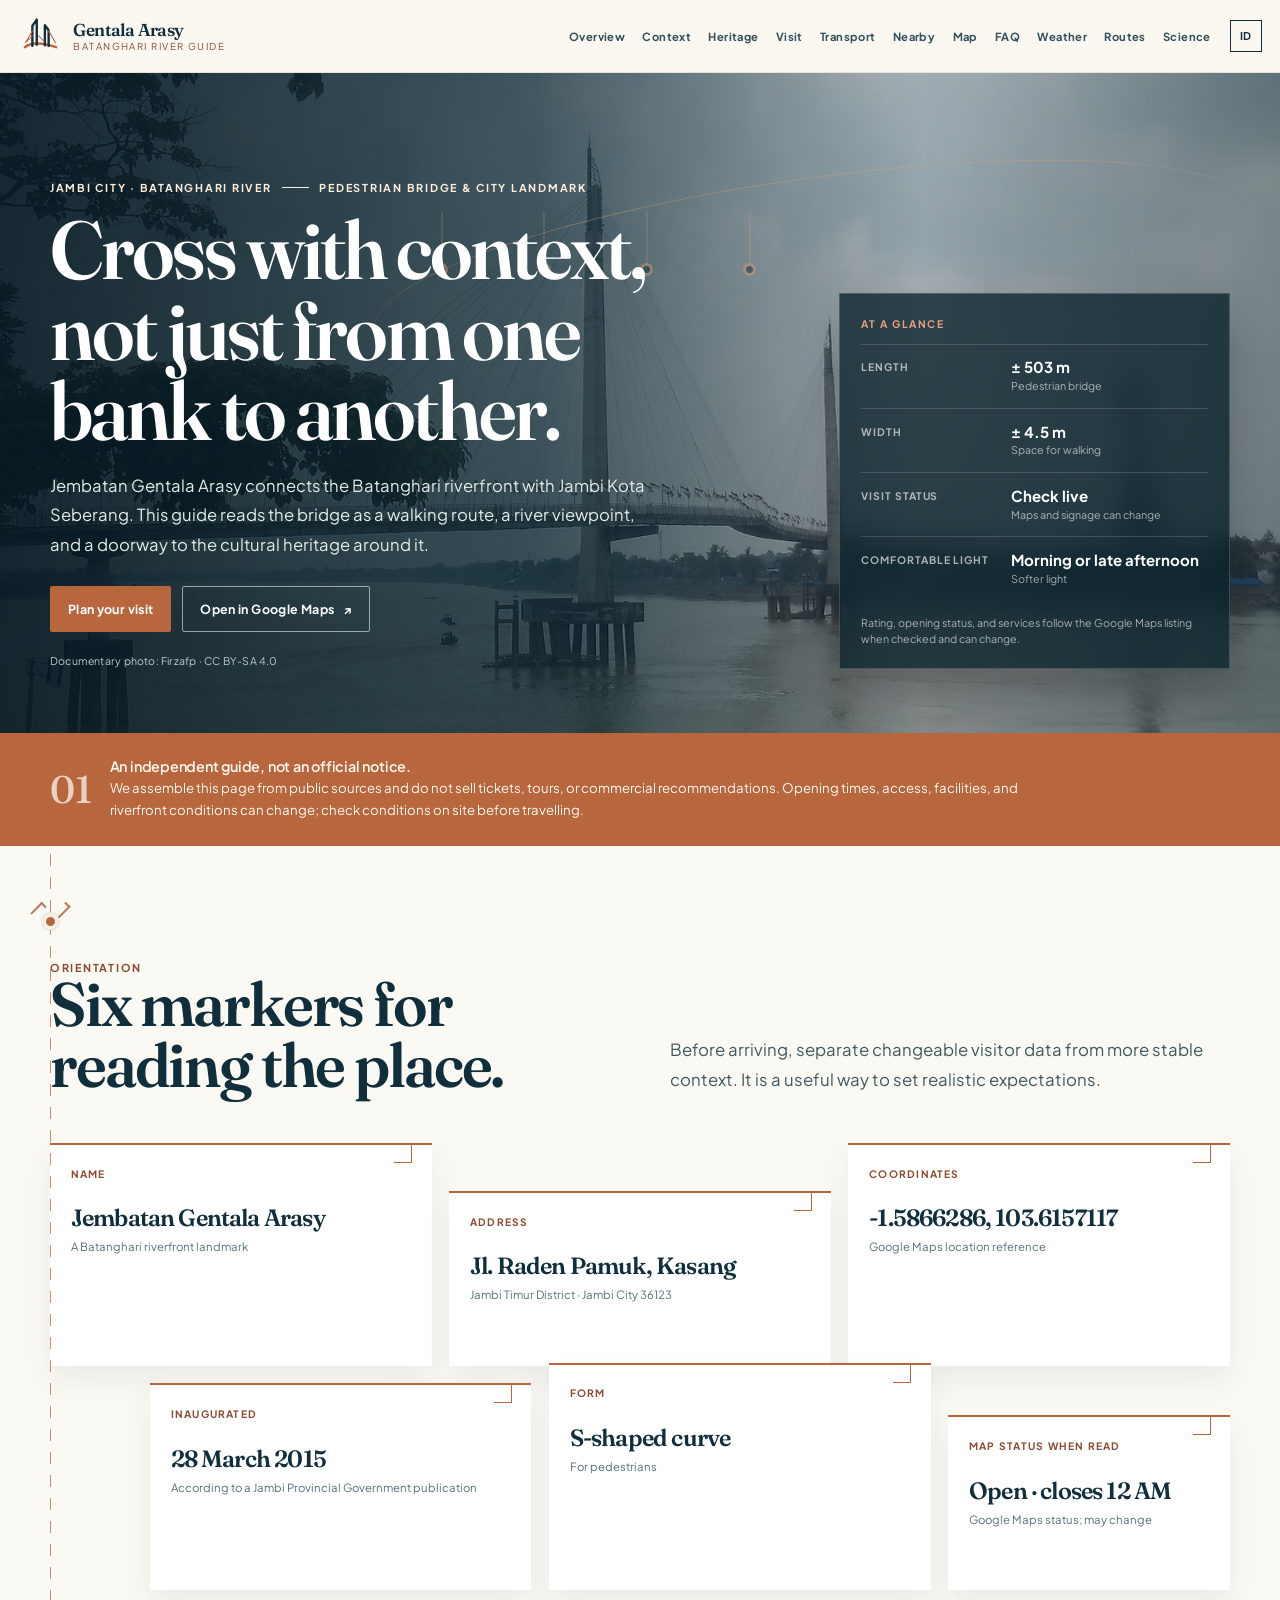
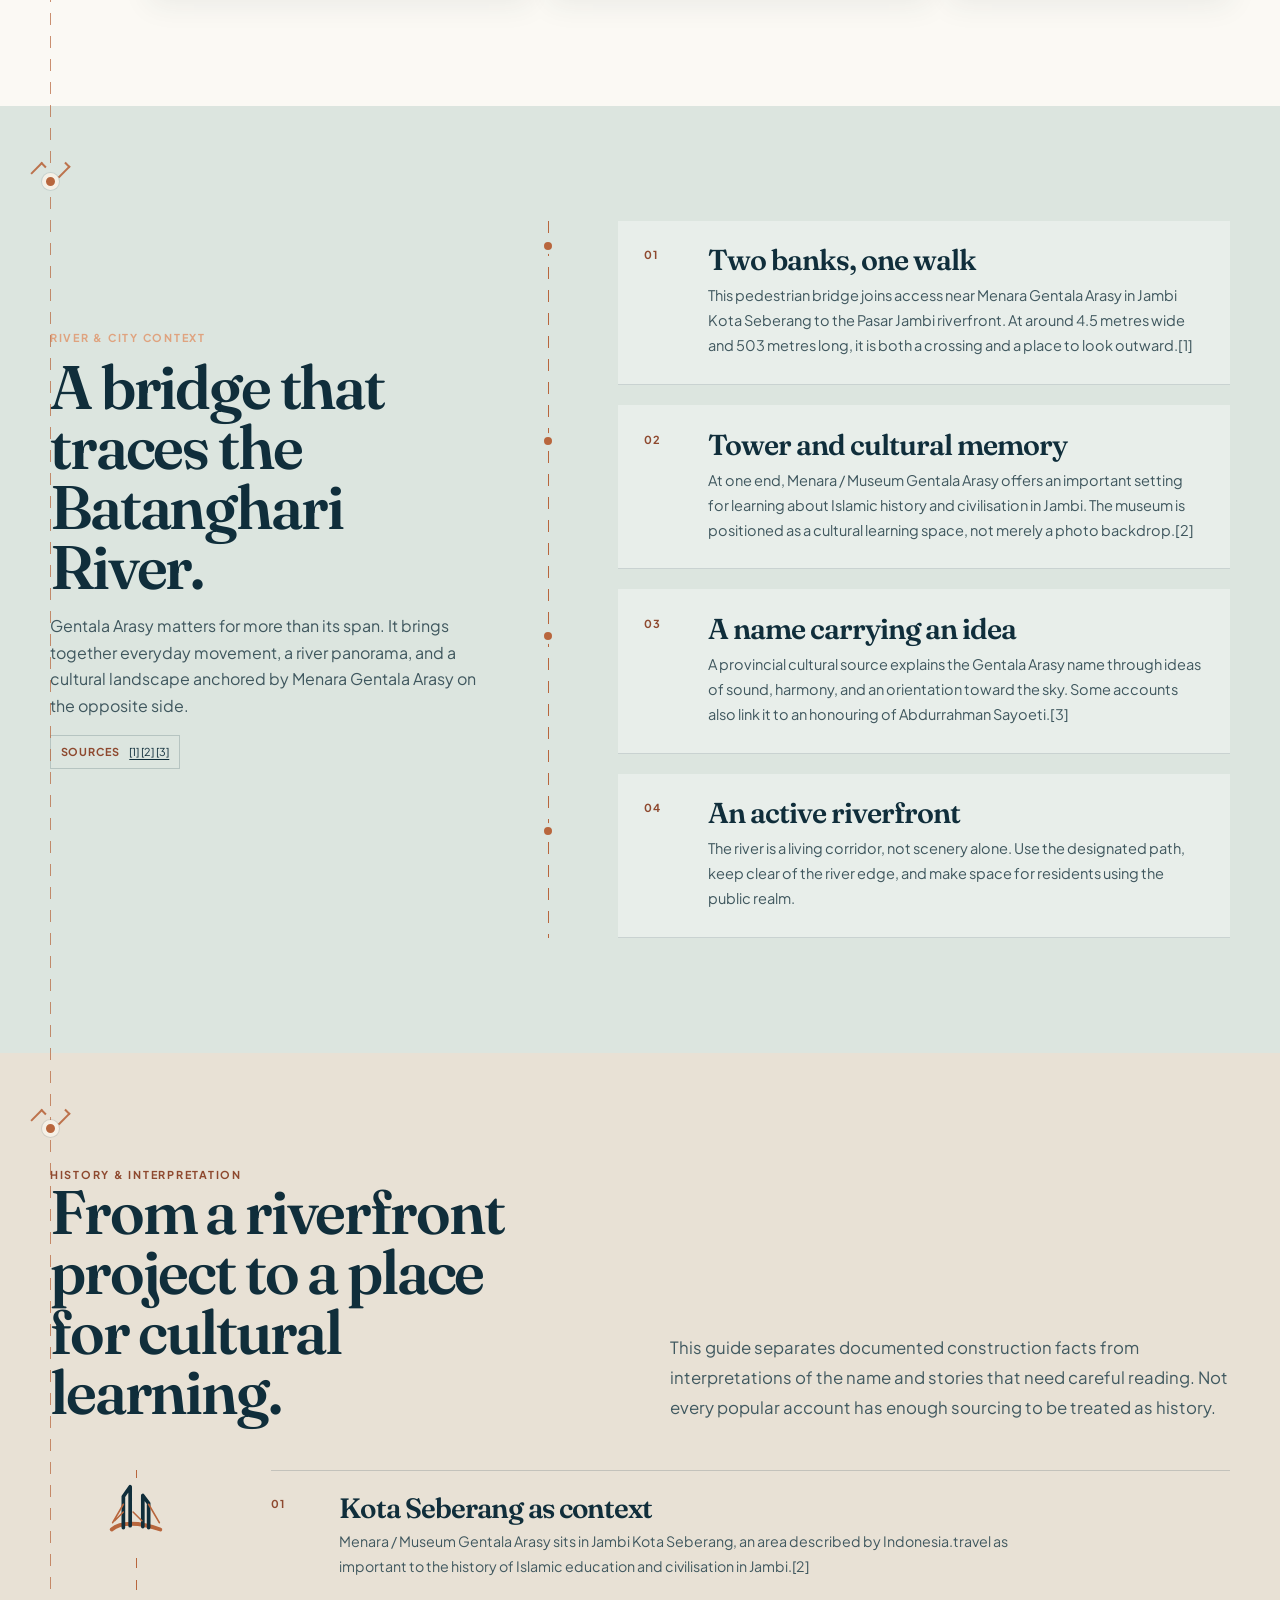
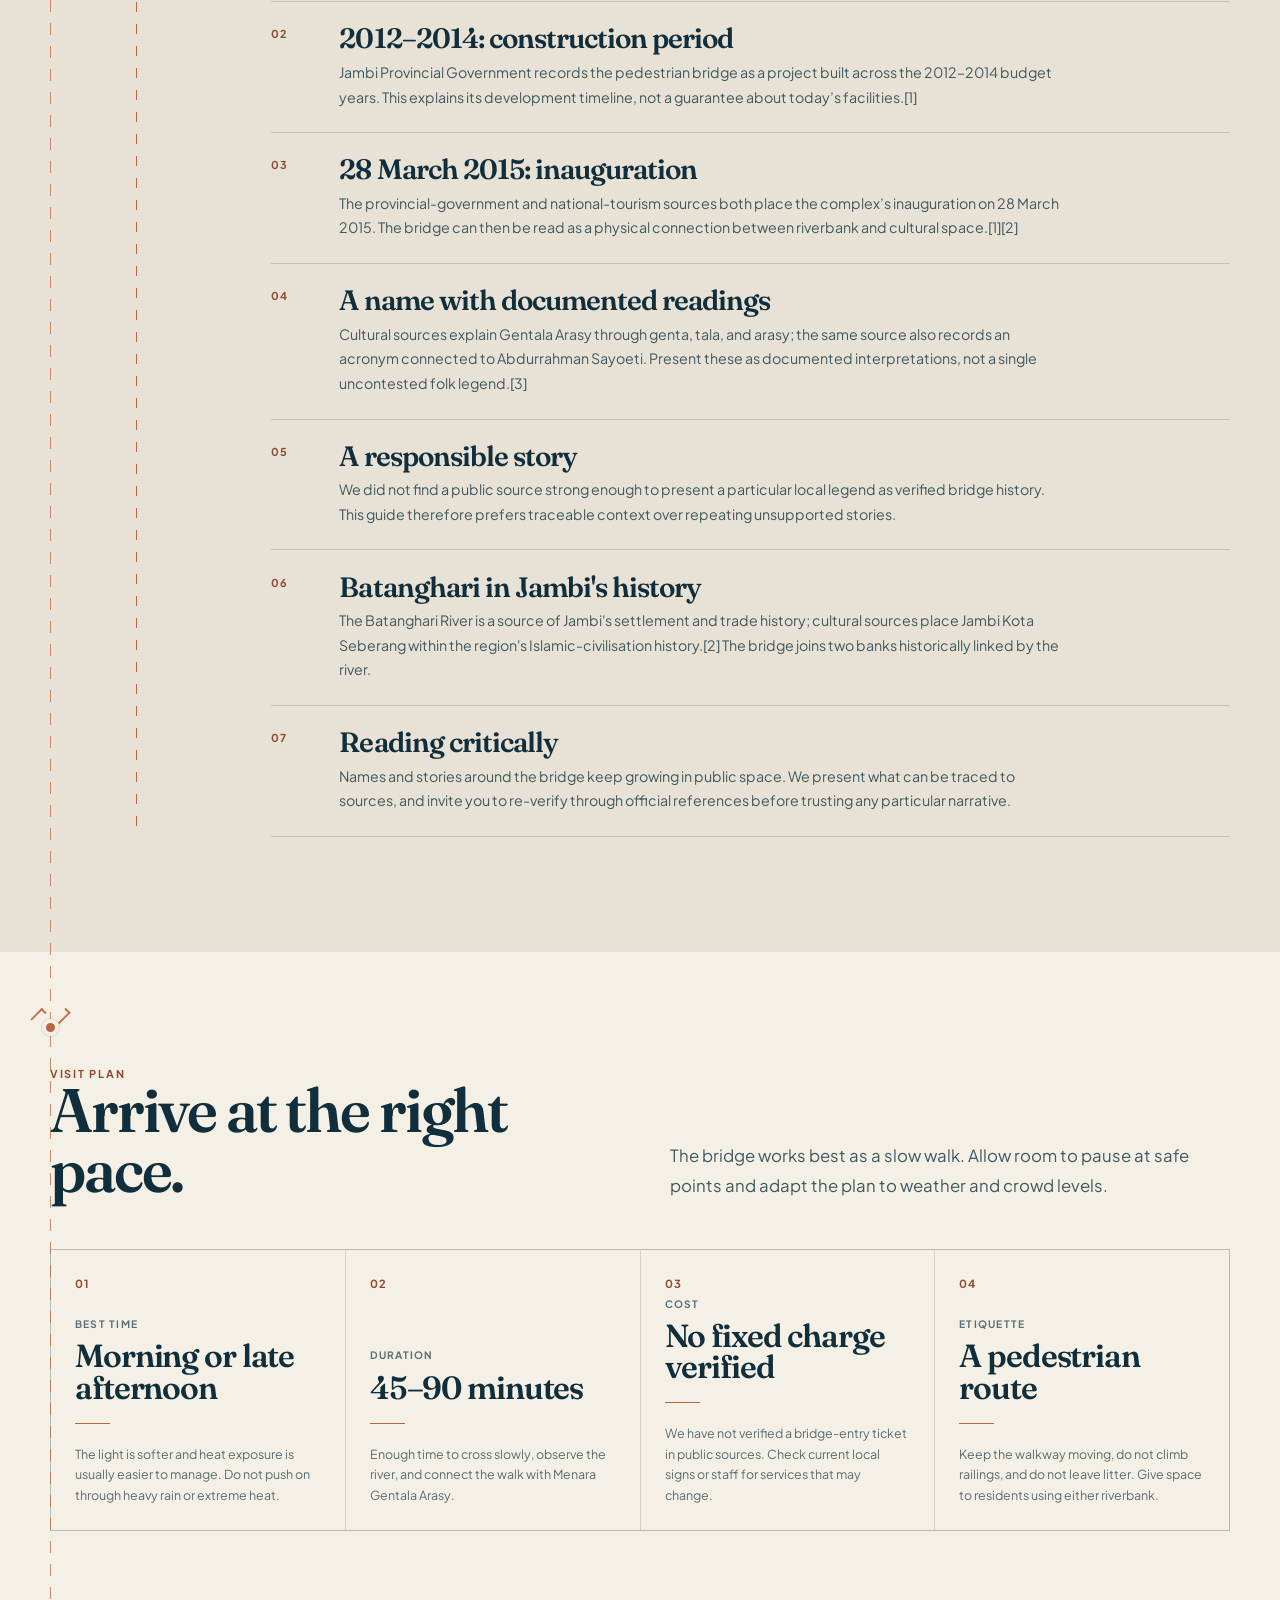
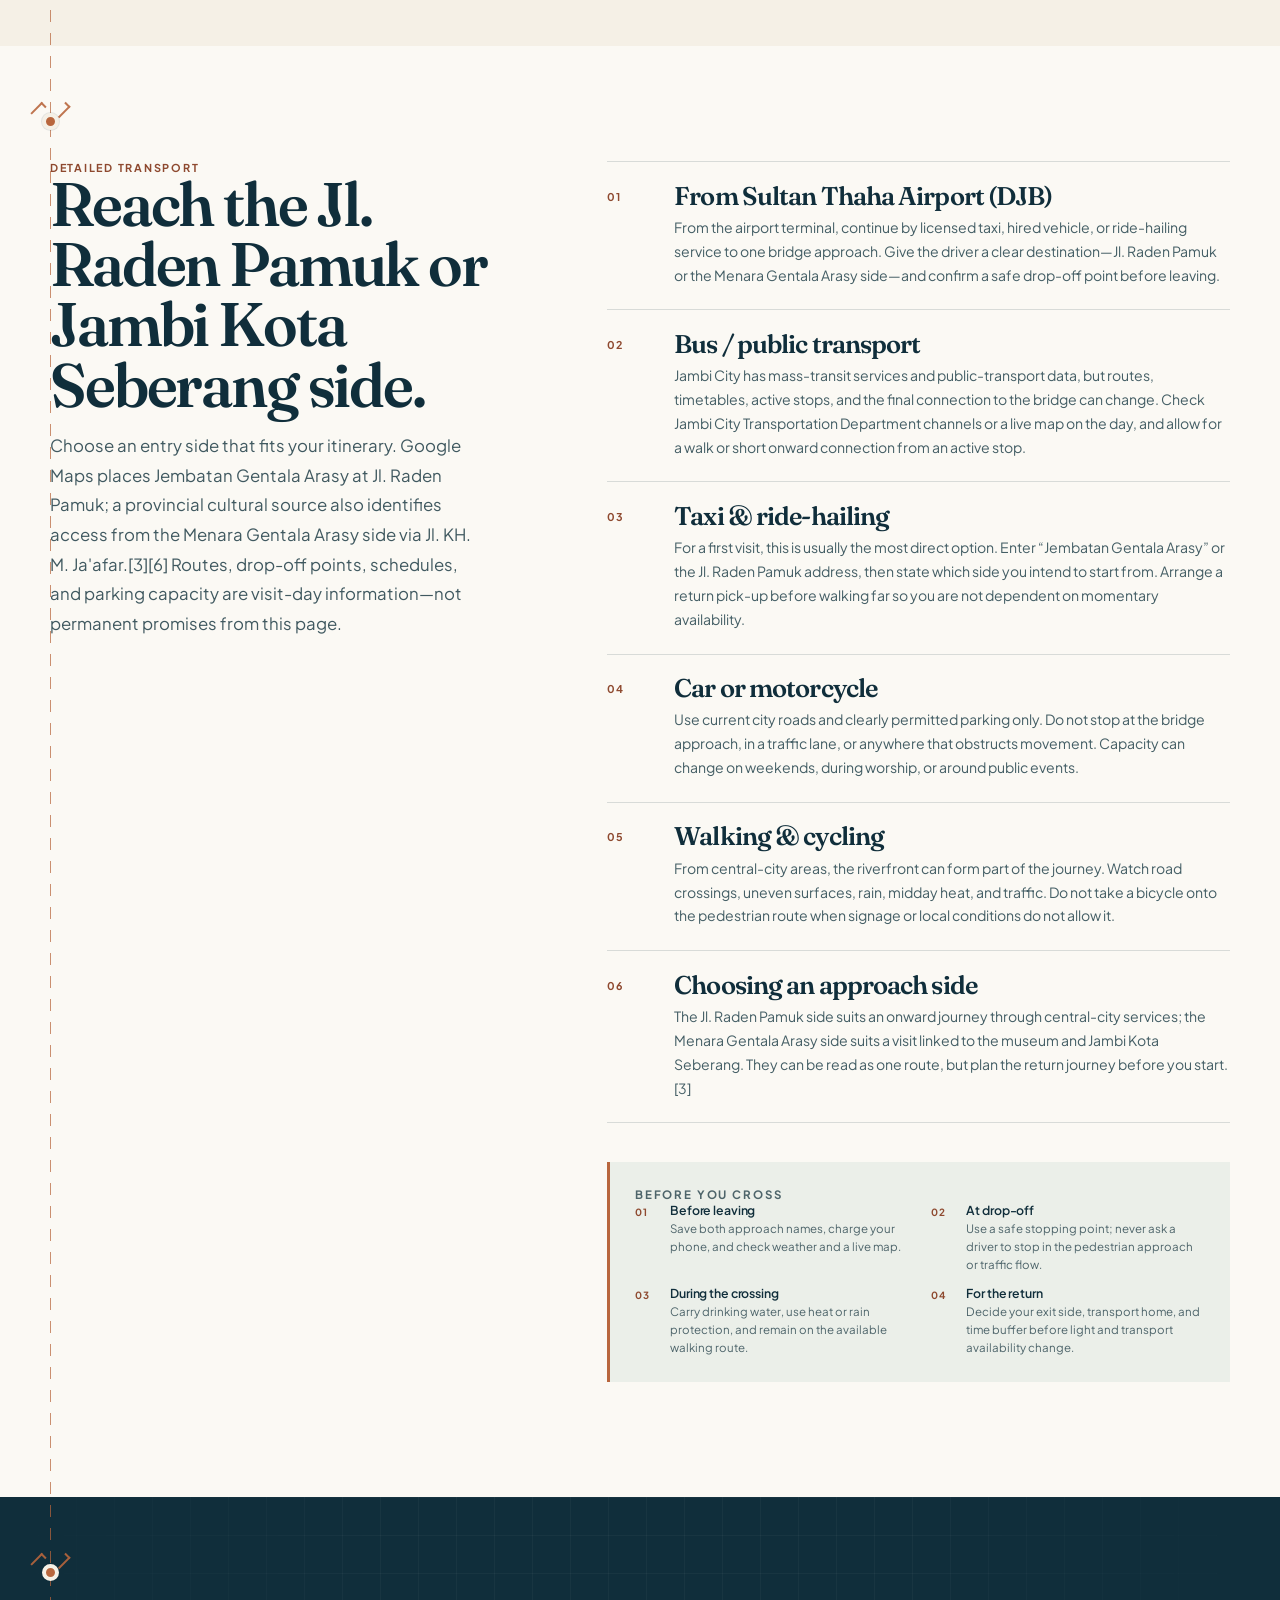
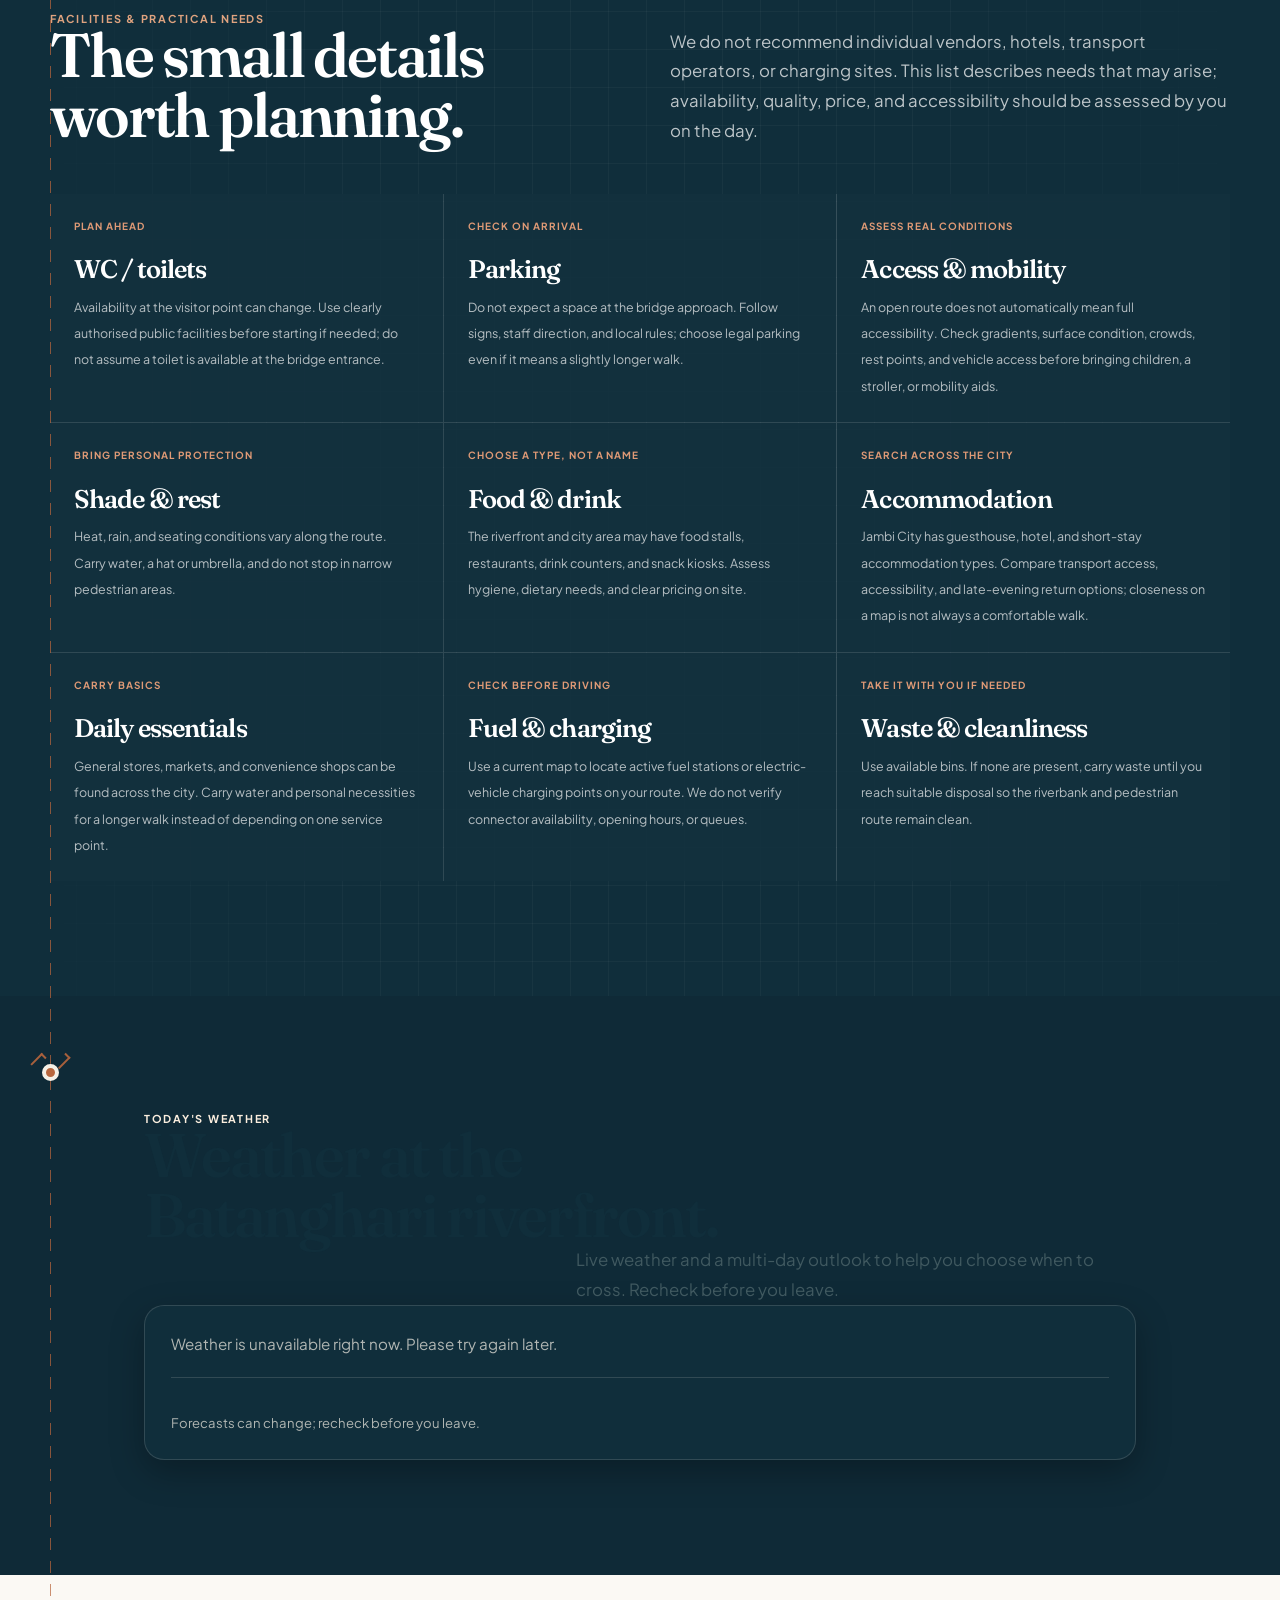
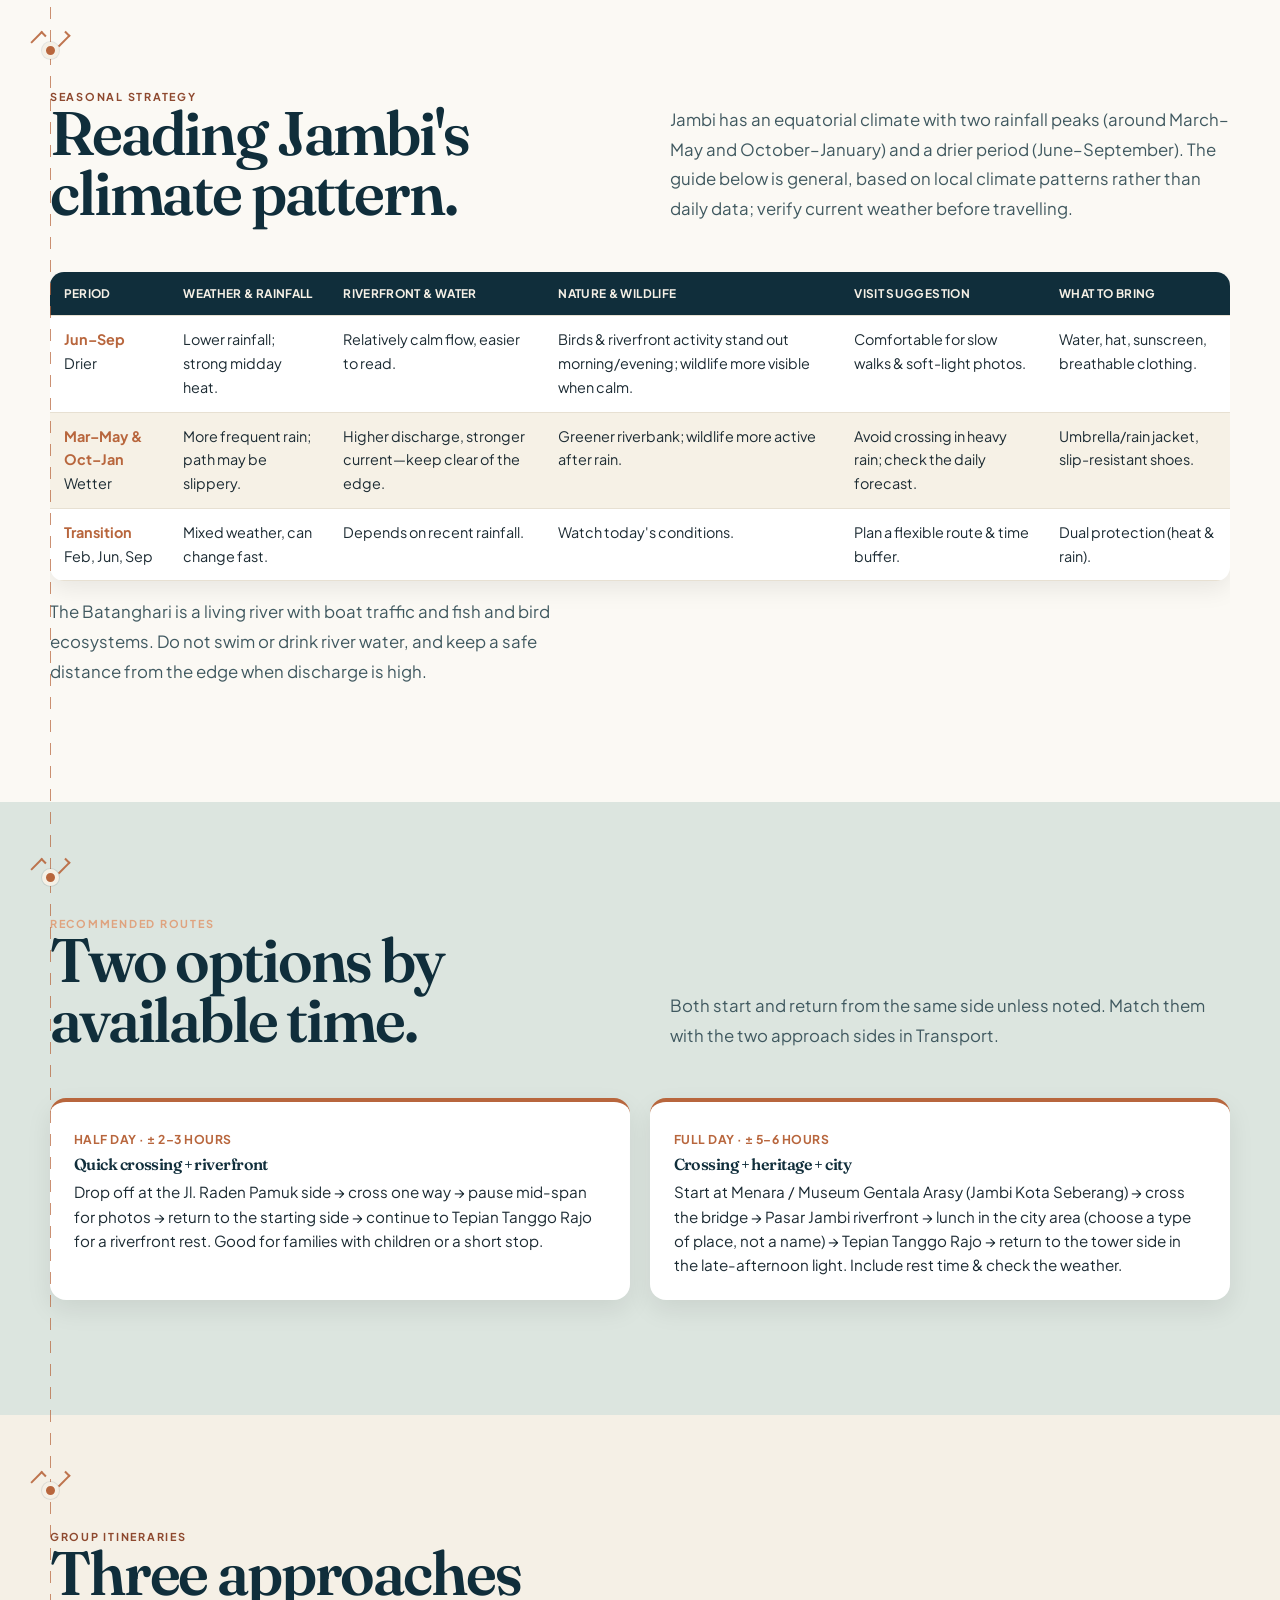
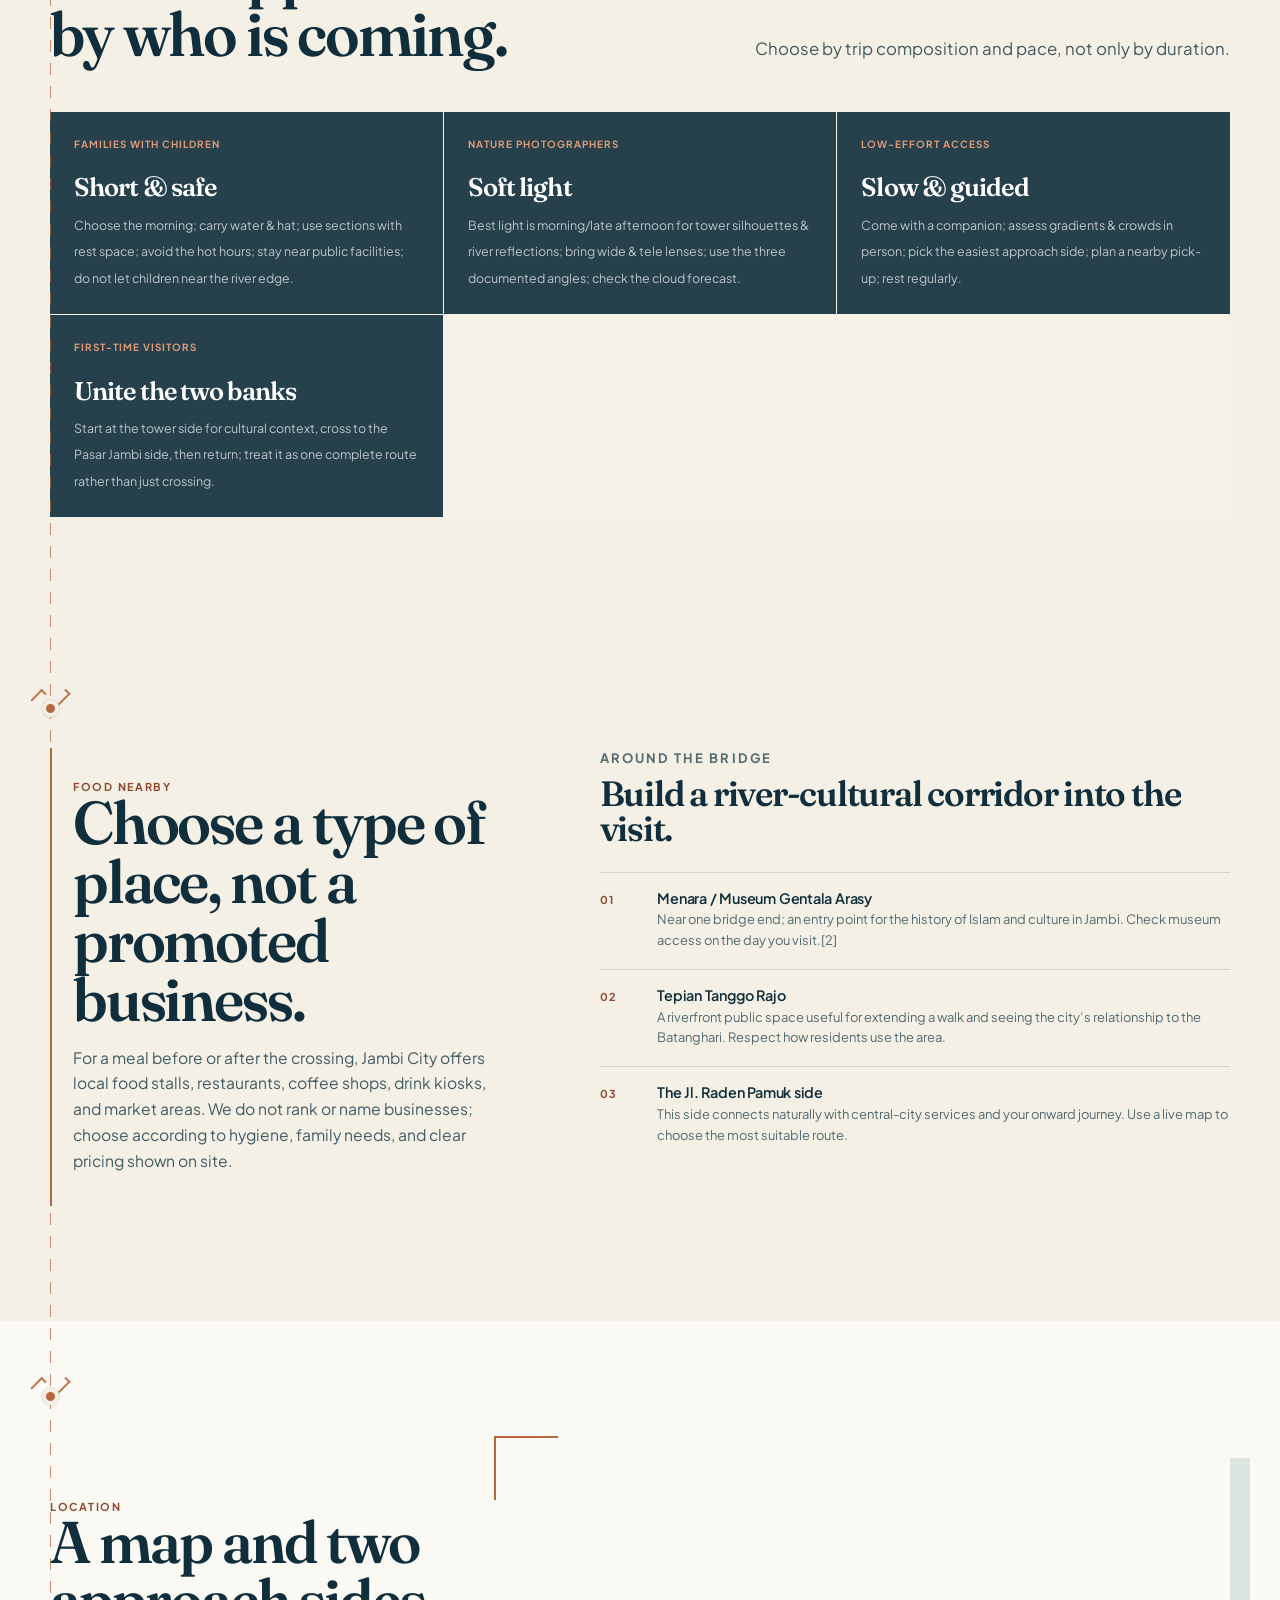
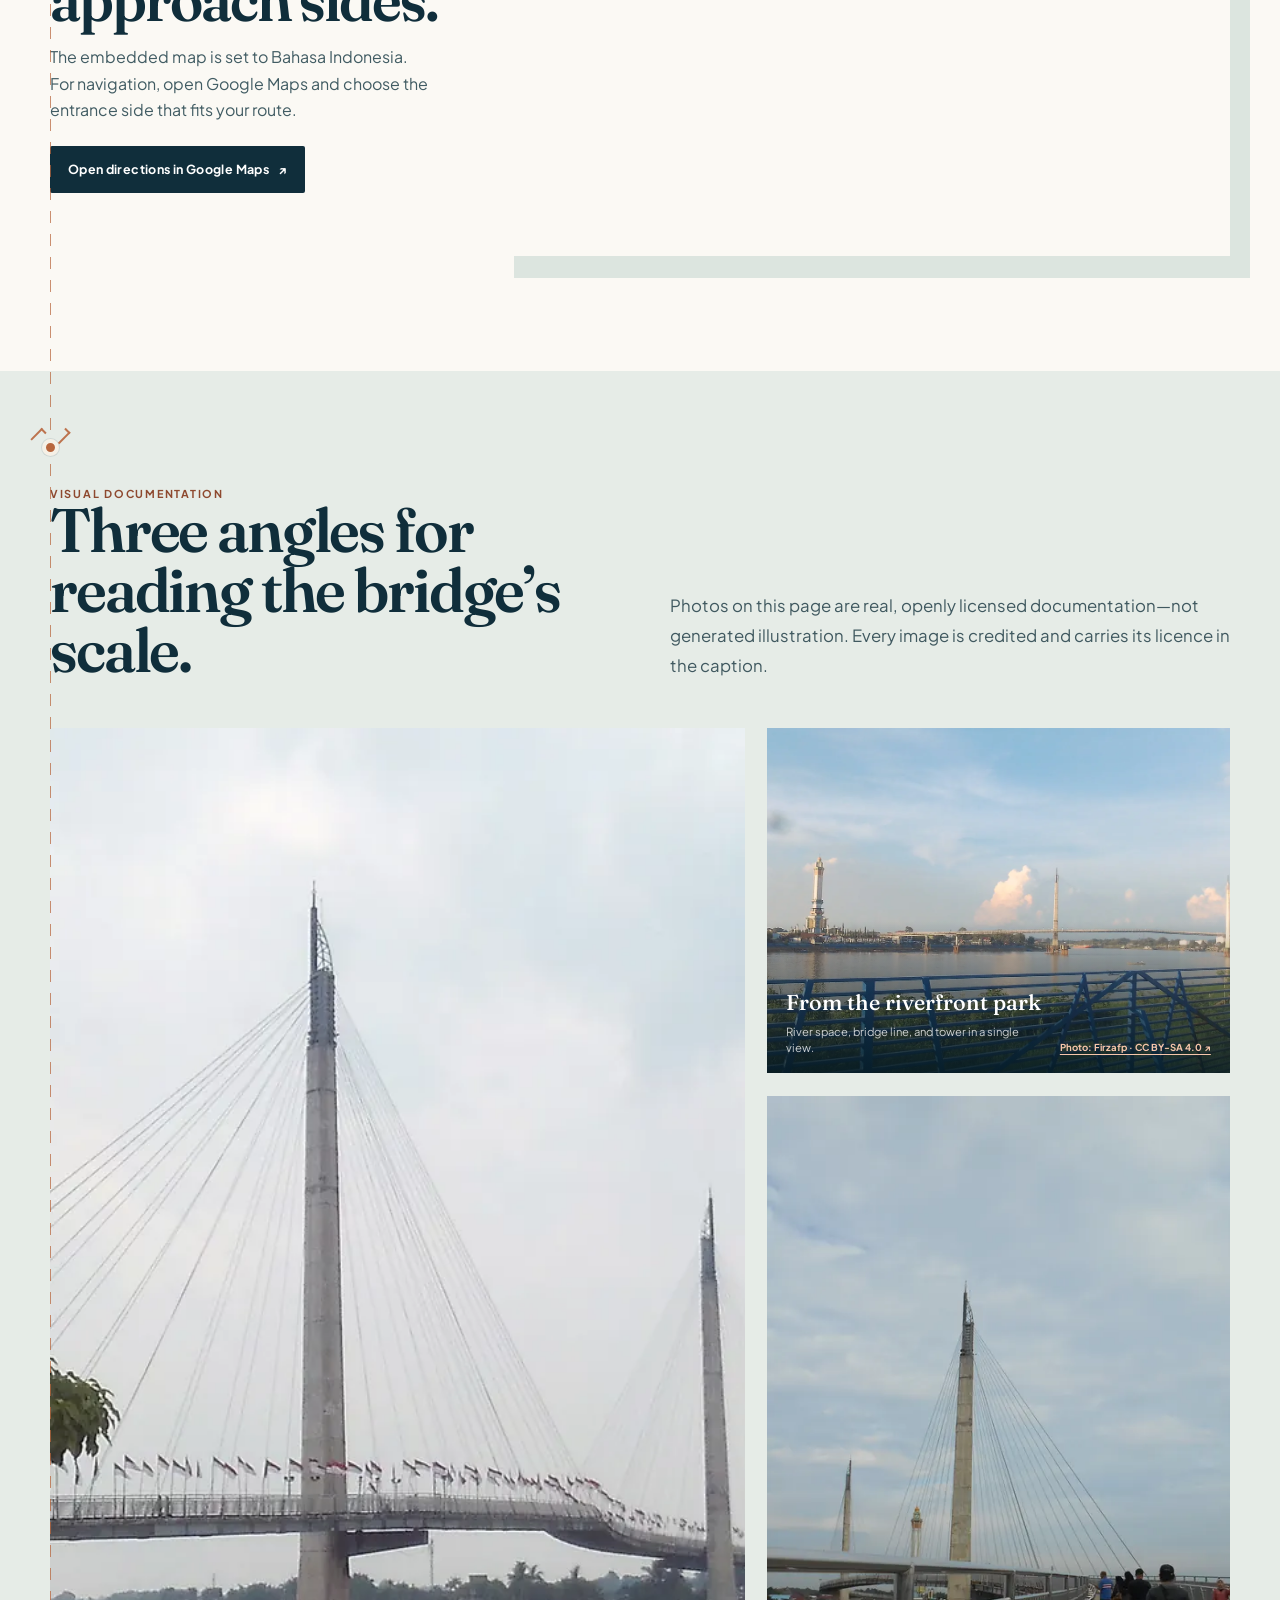
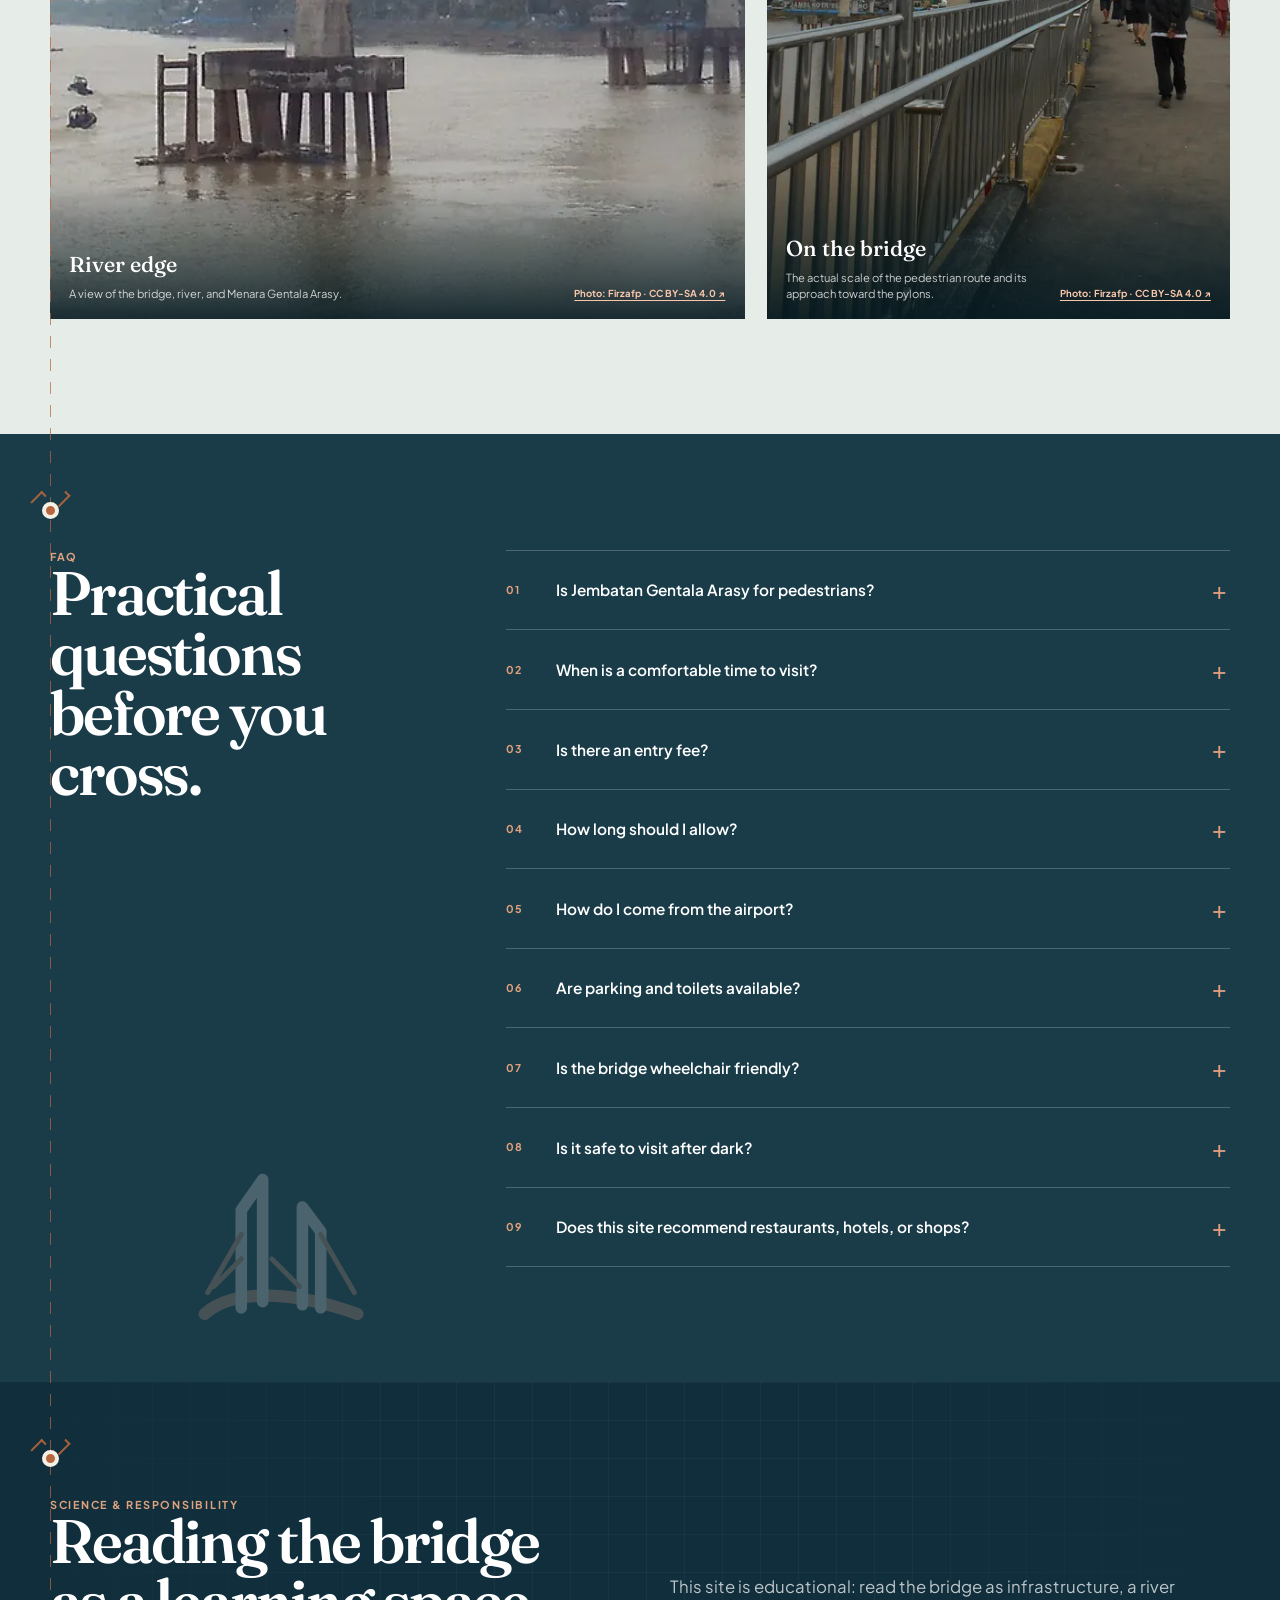
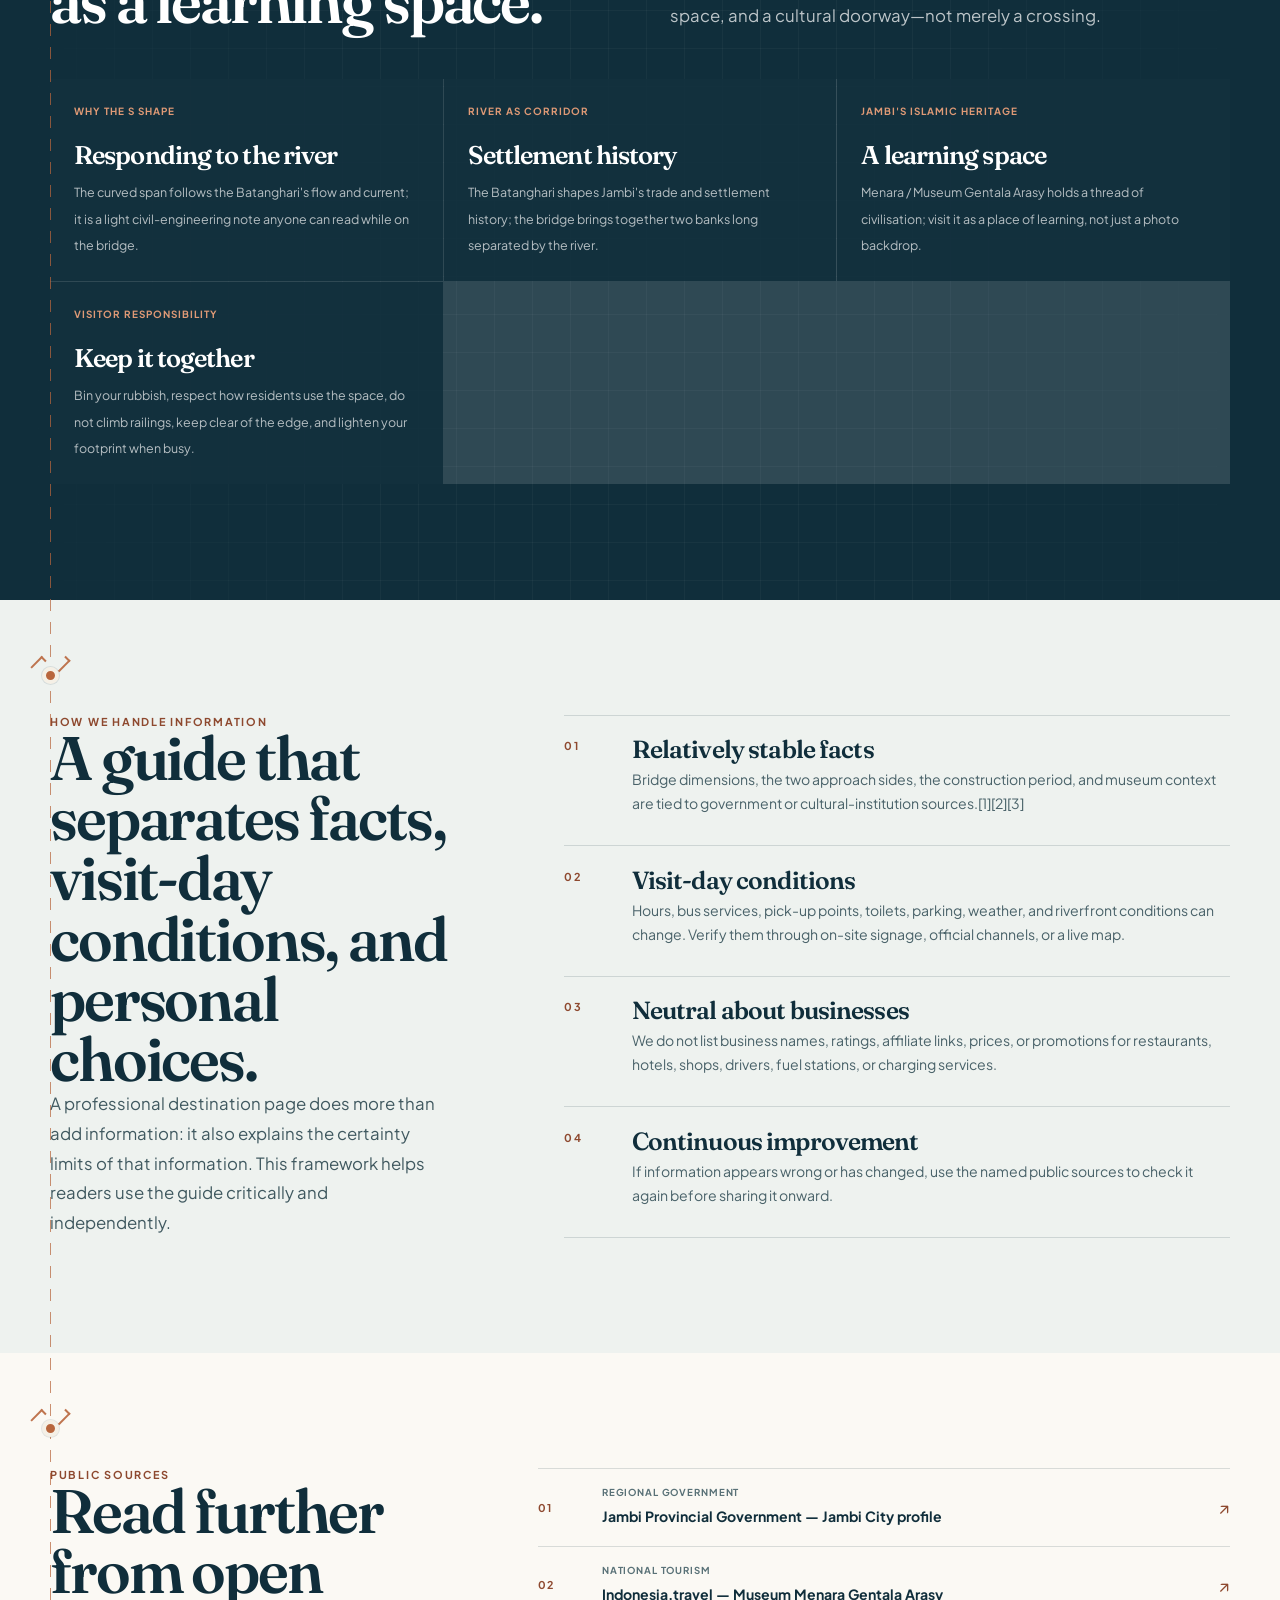
==== commit 53f25502: "update" ====
--- a/en/index.html
+++ b/en/index.html
@@ -1,4 +1,143 @@
-<!DOCTYPE html><html lang="en"><head><meta charset="UTF-8"><meta name="viewport" content="width=device-width, initial-scale=1"><meta name="theme-color" content="#102e3b"><link rel="icon" href="/favicon.svg" type="image/svg+xml" sizes="any"><link rel="apple-touch-icon" href="/favicon.svg" sizes="180x180"><link rel="canonical" href="/en/"><title>Jembatan Gentala Arasy — Independent Jambi Guide</title><meta name="description" content="An independent, non-profit guide to Jembatan Gentala Arasy, the Batanghari River, and Jambi’s cultural setting."><meta property="og:type" content="website"><meta property="og:title" content="Jembatan Gentala Arasy — Independent Jambi Guide"><meta property="og:description" content="An independent, non-profit guide to Jembatan Gentala Arasy, the Batanghari River, and Jambi’s cultural setting."><meta name="twitter:card" content="summary_large_image"><link rel="preconnect" href="https://fonts.googleapis.com"><link rel="preconnect" href="https://fonts.gstatic.com" crossorigin><link href="https://fonts.googleapis.com/css2?family=Fraunces:opsz,wght@9..144,500;9..144,600;9..144,700&family=Plus+Jakarta+Sans:wght@400;500;600;700&display=swap" rel="stylesheet"><script type="application/ld+json">{"@context":"https://schema.org","@type":["TouristAttraction","LocalBusiness"],"name":"Jembatan Gentala Arasy","description":"An independent, non-profit guide to Jembatan Gentala Arasy, the Batanghari River, and Jambi’s cultural setting.","touristType":"Cultural visitors and walkers","address":{"@type":"PostalAddress","streetAddress":"CJ78+87W, Jl. Raden Pamuk, Kasang, Kec. Jambi Tim.","addressLocality":"Kota Jambi","addressRegion":"Jambi","postalCode":"36123","addressCountry":"ID"},"geo":{"@type":"GeoCoordinates","latitude":-1.5866286,"longitude":103.6157117},"openingHours":"Mo-Su 00:00-24:00","aggregateRating":{"@type":"AggregateRating","ratingValue":"4.5","reviewCount":"7341","bestRating":"5","worstRating":"1"},"sameAs":["https://maps.app.goo.gl/UxociFC798phFfW46","https://jambiprov.go.id/profil-kota-jambi-.html"]}</script><script type="application/ld+json">{"@context":"https://schema.org","@type":"FAQPage","mainEntity":[{"@type":"Question","name":"Is Jembatan Gentala Arasy for pedestrians?","acceptedAnswer":{"@type":"Answer","text":"Yes. Public sources describe it as a pedestrian bridge; continue to follow current signs and instructions when you arrive."}},{"@type":"Question","name":"When is a comfortable time to visit?","acceptedAnswer":{"@type":"Answer","text":"Morning or late afternoon are usually more comfortable for walking and lower heat exposure. Weather and crowd conditions still matter on the day."}},{"@type":"Question","name":"Is there an entry fee?","acceptedAnswer":{"@type":"Answer","text":"We have not verified a fixed fee for crossing from public sources. Do not assume older information is still current; check signs on site."}},{"@type":"Question","name":"How long should I allow?","acceptedAnswer":{"@type":"Answer","text":"Around 45–90 minutes is reasonable for a slow crossing and safe pauses; add time if you include Menara / Museum Gentala Arasy."}},{"@type":"Question","name":"How do I come from the airport?","acceptedAnswer":{"@type":"Answer","text":"From Sultan Thaha Airport (DJB), continue by taxi, hired car, or ride-hailing service to the Jl. Raden Pamuk approach or the tower side. Confirm a safe drop-off point."}},{"@type":"Question","name":"Are parking and toilets available?","acceptedAnswer":{"@type":"Answer","text":"Both should be checked on the day. Use authorised parking and plan toilet needs before entering the pedestrian route; this page does not guarantee availability at a particular point."}},{"@type":"Question","name":"Is the bridge wheelchair friendly?","acceptedAnswer":{"@type":"Answer","text":"It is an open walking route, but approach conditions, slopes, crowds, and supporting facilities need to be assessed in person. Travel with a companion if you need mobility assistance."}},{"@type":"Question","name":"Is it safe to visit after dark?","acceptedAnswer":{"@type":"Answer","text":"Light, crowds, weather, and return transport change with the time of day. If you arrive near evening, use a route you know, plan a pick-up point, and follow local direction."}},{"@type":"Question","name":"Does this site recommend restaurants, hotels, or shops?","acceptedAnswer":{"@type":"Answer","text":"No. As a non-profit guide, we explain service types and ways to assess practical needs. We do not rank businesses, accept promotion, or recommend particular operators."}}]}</script><link rel="stylesheet" href="/_astro/BrandMark.h7Wq6V9H.css"></head><body><a class="skip-link" href="#content">Lewati ke konten utama</a><header class="site-header"><div class="site-header__inner"><a class="brand" href="/en/" aria-label="Jembatan Gentala Arasy Guide"><span class="brand-mark brand-mark--compact" aria-hidden="true"><svg viewBox="0 0 72 72" role="presentation" focusable="false"><path class="brand-mark__river" d="M11 53c9-8 28-8 50 0" fill="none"></path><path class="brand-mark__tower" d="M23 51V19l7-10v40M49 51V26l-6-8v32" fill="none"></path><path class="brand-mark__cable" d="M23 27 12 46m11-11-9 9m19-9 9 9m7-17 11 19" fill="none"></path></svg></span><span class="brand__copy"><strong>Gentala Arasy</strong><span>BATANGHARI RIVER GUIDE</span></span></a><nav class="main-nav" aria-label="Main navigation"><a href="#overview">Overview</a><a href="#context">Context</a><a href="#heritage">Heritage</a><a href="#visit">Visit</a><a href="#transport">Transport</a><a href="#nearby">Nearby</a><a href="#map">Map</a><a href="#faq">FAQ</a></nav><a class="language-switch" href="/" aria-label="Baca panduan ini dalam Bahasa Indonesia">ID</a></div></header><main id="content" class="guide-main"><section class="hero" aria-labelledby="hero-title"><img class="hero__photo" src="/images/gentala-arasy-river.webp" alt="Jembatan Gentala Arasy and Menara Gentala Arasy above the Batanghari River" fetchpriority="high"><div class="hero__veil"></div><div class="hero__riverline" aria-hidden="true"><i></i><i></i><i></i><i></i></div><div class="hero__content page-shell"><div class="hero__editorial"><p class="eyebrow eyebrow--light">Jambi City · Batanghari River <span></span> Pedestrian bridge &amp; city landmark</p><h1 id="hero-title">Cross with context, not just from one bank to another.</h1><p class="hero__lede">Jembatan Gentala Arasy connects the Batanghari riverfront with Jambi Kota Seberang. This guide reads the bridge as a walking route, a river viewpoint, and a doorway to the cultural heritage around it.</p><div class="hero__actions"><a class="button button--copper" href="#visit">Plan your visit</a><a class="button button--ghost" href="https://maps.app.goo.gl/UxociFC798phFfW46" target="_blank" rel="noreferrer">Open in Google Maps<span aria-hidden="true">↗</span></a></div><p class="photo-credit photo-credit--light">Documentary photo: Firzafp · CC BY-SA 4.0</p></div><aside class="hero-card" aria-label="Quick facts"><p class="hero-card__title">At a glance</p><dl><div><dt>Length</dt><dd><strong>± 503 m</strong><span>Pedestrian bridge</span></dd></div><div><dt>Width</dt><dd><strong>± 4.5 m</strong><span>Space for walking</span></dd></div><div><dt>Visit status</dt><dd><strong>Check live</strong><span>Maps and signage can change</span></dd></div><div><dt>Comfortable light</dt><dd><strong>Morning or late afternoon</strong><span>Softer light</span></dd></div></dl><p class="hero-card__note">Rating, opening status, and services follow the Google Maps listing when checked and can change.</p></aside></div></section><section class="notice-strip"><div class="page-shell notice-strip__inner"><span class="notice-strip__symbol" aria-hidden="true">01</span><div><h2>An independent guide, not an official notice.</h2><p>We assemble this page from public sources and do not sell tickets, tours, or commercial recommendations. Opening times, access, facilities, and riverfront conditions can change; check conditions on site before travelling.</p></div></div></section><section class="section section--paper" id="overview"><span class="section-route-node" aria-hidden="true"></span><div class="page-shell split-intro"><div class="section-heading"><p class="eyebrow">ORIENTATION</p><h2>Six markers for reading the place.</h2></div><p class="section-intro">Before arriving, separate changeable visitor data from more stable context. It is a useful way to set realistic expectations.</p></div><div class="page-shell fact-scape"><article class="fact-card fact-card--1"><p>Name</p><h3>Jembatan Gentala Arasy</h3><span>A Batanghari riverfront landmark</span></article><article class="fact-card fact-card--2"><p>Address</p><h3>Jl. Raden Pamuk, Kasang</h3><span>Jambi Timur District · Jambi City 36123</span></article><article class="fact-card fact-card--3"><p>Coordinates</p><h3>-1.5866286, 103.6157117</h3><span>Google Maps location reference</span></article><article class="fact-card fact-card--4"><p>Inaugurated</p><h3>28 March 2015</h3><span>According to a Jambi Provincial Government publication</span></article><article class="fact-card fact-card--5"><p>Form</p><h3>S-shaped curve</h3><span>For pedestrians</span></article><article class="fact-card fact-card--6"><p>Map status when read</p><h3>Open · closes 12 AM</h3><span>Google Maps status; may change</span></article></div></section><section class="section section--river" id="context"><span class="section-route-node" aria-hidden="true"></span><div class="page-shell river-layout"><div class="river-layout__heading"><p class="eyebrow eyebrow--copper">RIVER &amp; CITY CONTEXT</p><h2>A bridge that traces the Batanghari River.</h2><p>Gentala Arasy matters for more than its span. It brings together everyday movement, a river panorama, and a cultural landscape anchored by Menara Gentala Arasy on the opposite side.</p><div class="source-chip"><span>Sources</span><a href="#sources">[1] [2] [3]</a></div></div><div class="river-line" aria-hidden="true"><i></i><i></i><i></i><i></i></div><div class="context-stack"><article class="context-note"><span>01</span><div><h3>Two banks, one walk</h3><p>This pedestrian bridge joins access near Menara Gentala Arasy in Jambi Kota Seberang to the Pasar Jambi riverfront. At around 4.5 metres wide and 503 metres long, it is both a crossing and a place to look outward.[1]</p></div></article><article class="context-note"><span>02</span><div><h3>Tower and cultural memory</h3><p>At one end, Menara / Museum Gentala Arasy offers an important setting for learning about Islamic history and civilisation in Jambi. The museum is positioned as a cultural learning space, not merely a photo backdrop.[2]</p></div></article><article class="context-note"><span>03</span><div><h3>A name carrying an idea</h3><p>A provincial cultural source explains the Gentala Arasy name through ideas of sound, harmony, and an orientation toward the sky. Some accounts also link it to an honouring of Abdurrahman Sayoeti.[3]</p></div></article><article class="context-note"><span>04</span><div><h3>An active riverfront</h3><p>The river is a living corridor, not scenery alone. Use the designated path, keep clear of the river edge, and make space for residents using the public realm.</p></div></article></div></div></section><section class="section section--heritage" id="heritage"><span class="section-route-node" aria-hidden="true"></span><div class="page-shell split-intro"><div class="section-heading"><p class="eyebrow">HISTORY &amp; INTERPRETATION</p><h2>From a riverfront project to a place for cultural learning.</h2></div><p class="section-intro">This guide separates documented construction facts from interpretations of the name and stories that need careful reading. Not every popular account has enough sourcing to be treated as history.</p></div><div class="page-shell heritage-layout"><div class="heritage-rule" aria-hidden="true"><span class="brand-mark brand-mark--compact" aria-hidden="true"><svg viewBox="0 0 72 72" role="presentation" focusable="false"><path class="brand-mark__river" d="M11 53c9-8 28-8 50 0" fill="none"></path><path class="brand-mark__tower" d="M23 51V19l7-10v40M49 51V26l-6-8v32" fill="none"></path><path class="brand-mark__cable" d="M23 27 12 46m11-11-9 9m19-9 9 9m7-17 11 19" fill="none"></path></svg></span></div><ol class="heritage-timeline"><li><span>01</span><div><h3>Kota Seberang as context</h3><p>Menara / Museum Gentala Arasy sits in Jambi Kota Seberang, an area described by Indonesia.travel as important to the history of Islamic education and civilisation in Jambi.[2]</p></div></li><li><span>02</span><div><h3>2012–2014: construction period</h3><p>Jambi Provincial Government records the pedestrian bridge as a project built across the 2012–2014 budget years. This explains its development timeline, not a guarantee about today’s facilities.[1]</p></div></li><li><span>03</span><div><h3>28 March 2015: inauguration</h3><p>The provincial-government and national-tourism sources both place the complex’s inauguration on 28 March 2015. The bridge can then be read as a physical connection between riverbank and cultural space.[1][2]</p></div></li><li><span>04</span><div><h3>A name with documented readings</h3><p>Cultural sources explain Gentala Arasy through genta, tala, and arasy; the same source also records an acronym connected to Abdurrahman Sayoeti. Present these as documented interpretations, not a single uncontested folk legend.[3]</p></div></li><li><span>05</span><div><h3>A responsible story</h3><p>We did not find a public source strong enough to present a particular local legend as verified bridge history. This guide therefore prefers traceable context over repeating unsupported stories.</p></div></li></ol></div></section><section class="section section--sand" id="visit"><span class="section-route-node" aria-hidden="true"></span><div class="page-shell split-intro"><div class="section-heading"><p class="eyebrow">VISIT PLAN</p><h2>Arrive at the right pace.</h2></div><p class="section-intro">The bridge works best as a slow walk. Allow room to pause at safe points and adapt the plan to weather and crowd levels.</p></div><div class="page-shell visit-rail"><article class="visit-card"><span>01</span><p>Best time</p><h3>Morning or late afternoon</h3><div></div><small>The light is softer and heat exposure is usually easier to manage. Do not push on through heavy rain or extreme heat.</small></article><article class="visit-card"><span>02</span><p>Duration</p><h3>45–90 minutes</h3><div></div><small>Enough time to cross slowly, observe the river, and connect the walk with Menara Gentala Arasy.</small></article><article class="visit-card"><span>03</span><p>Cost</p><h3>No fixed charge verified</h3><div></div><small>We have not verified a bridge-entry ticket in public sources. Check current local signs or staff for services that may change.</small></article><article class="visit-card"><span>04</span><p>Etiquette</p><h3>A pedestrian route</h3><div></div><small>Keep the walkway moving, do not climb railings, and do not leave litter. Give space to residents using either riverbank.</small></article></div></section><section class="section section--paper" id="transport"><span class="section-route-node" aria-hidden="true"></span><div class="page-shell transport-grid"><div class="section-heading"><p class="eyebrow">DETAILED TRANSPORT</p><h2>Reach the Jl. Raden Pamuk or Jambi Kota Seberang side.</h2><p class="section-intro section-intro--left">Choose an entry side that fits your itinerary. Google Maps places Jembatan Gentala Arasy at Jl. Raden Pamuk; a provincial cultural source also identifies access from the Menara Gentala Arasy side via Jl. KH. M. Ja&#39;afar.[3][6] Routes, drop-off points, schedules, and parking capacity are visit-day information—not permanent promises from this page.</p></div><div class="transport-detail-stack"><ol class="transport-list"><li><span>01</span><div><h3>From Sultan Thaha Airport (DJB)</h3><p>From the airport terminal, continue by licensed taxi, hired vehicle, or ride-hailing service to one bridge approach. Give the driver a clear destination—Jl. Raden Pamuk or the Menara Gentala Arasy side—and confirm a safe drop-off point before leaving.</p></div></li><li><span>02</span><div><h3>Bus / public transport</h3><p>Jambi City has mass-transit services and public-transport data, but routes, timetables, active stops, and the final connection to the bridge can change. Check Jambi City Transportation Department channels or a live map on the day, and allow for a walk or short onward connection from an active stop.</p></div></li><li><span>03</span><div><h3>Taxi &amp; ride-hailing</h3><p>For a first visit, this is usually the most direct option. Enter “Jembatan Gentala Arasy” or the Jl. Raden Pamuk address, then state which side you intend to start from. Arrange a return pick-up before walking far so you are not dependent on momentary availability.</p></div></li><li><span>04</span><div><h3>Car or motorcycle</h3><p>Use current city roads and clearly permitted parking only. Do not stop at the bridge approach, in a traffic lane, or anywhere that obstructs movement. Capacity can change on weekends, during worship, or around public events.</p></div></li><li><span>05</span><div><h3>Walking &amp; cycling</h3><p>From central-city areas, the riverfront can form part of the journey. Watch road crossings, uneven surfaces, rain, midday heat, and traffic. Do not take a bicycle onto the pedestrian route when signage or local conditions do not allow it.</p></div></li><li><span>06</span><div><h3>Choosing an approach side</h3><p>The Jl. Raden Pamuk side suits an onward journey through central-city services; the Menara Gentala Arasy side suits a visit linked to the museum and Jambi Kota Seberang. They can be read as one route, but plan the return journey before you start.[3]</p></div></li></ol><aside class="transport-checklist"><p class="eyebrow">BEFORE YOU CROSS</p><div><article><span>01</span><div><h3>Before leaving</h3><p>Save both approach names, charge your phone, and check weather and a live map.</p></div></article><article><span>02</span><div><h3>At drop-off</h3><p>Use a safe stopping point; never ask a driver to stop in the pedestrian approach or traffic flow.</p></div></article><article><span>03</span><div><h3>During the crossing</h3><p>Carry drinking water, use heat or rain protection, and remain on the available walking route.</p></div></article><article><span>04</span><div><h3>For the return</h3><p>Decide your exit side, transport home, and time buffer before light and transport availability change.</p></div></article></div></aside></div></div></section><section class="section section--deep" id="fasilitas"><span class="section-route-node" aria-hidden="true"></span><div class="page-shell split-intro split-intro--deep"><div class="section-heading"><p class="eyebrow eyebrow--copper">FACILITIES &amp; PRACTICAL NEEDS</p><h2>The small details worth planning.</h2></div><p class="section-intro">We do not recommend individual vendors, hotels, transport operators, or charging sites. This list describes needs that may arise; availability, quality, price, and accessibility should be assessed by you on the day.</p></div><div class="page-shell facility-grid"><article><p>Plan ahead</p><h3>WC / toilets</h3><small>Availability at the visitor point can change. Use clearly authorised public facilities before starting if needed; do not assume a toilet is available at the bridge entrance.</small></article><article><p>Check on arrival</p><h3>Parking</h3><small>Do not expect a space at the bridge approach. Follow signs, staff direction, and local rules; choose legal parking even if it means a slightly longer walk.</small></article><article><p>Assess real conditions</p><h3>Access &amp; mobility</h3><small>An open route does not automatically mean full accessibility. Check gradients, surface condition, crowds, rest points, and vehicle access before bringing children, a stroller, or mobility aids.</small></article><article><p>Bring personal protection</p><h3>Shade &amp; rest</h3><small>Heat, rain, and seating conditions vary along the route. Carry water, a hat or umbrella, and do not stop in narrow pedestrian areas.</small></article><article><p>Choose a type, not a name</p><h3>Food &amp; drink</h3><small>The riverfront and city area may have food stalls, restaurants, drink counters, and snack kiosks. Assess hygiene, dietary needs, and clear pricing on site.</small></article><article><p>Search across the city</p><h3>Accommodation</h3><small>Jambi City has guesthouse, hotel, and short-stay accommodation types. Compare transport access, accessibility, and late-evening return options; closeness on a map is not always a comfortable walk.</small></article><article><p>Carry basics</p><h3>Daily essentials</h3><small>General stores, markets, and convenience shops can be found across the city. Carry water and personal necessities for a longer walk instead of depending on one service point.</small></article><article><p>Check before driving</p><h3>Fuel &amp; charging</h3><small>Use a current map to locate active fuel stations or electric-vehicle charging points on your route. We do not verify connector availability, opening hours, or queues.</small></article><article><p>Take it with you if needed</p><h3>Waste &amp; cleanliness</h3><small>Use available bins. If none are present, carry waste until you reach suitable disposal so the riverbank and pedestrian route remain clean.</small></article></div></section><section class="section section--sand" id="nearby"><span class="section-route-node" aria-hidden="true"></span><div class="page-shell nearby-layout"><div class="nearby-layout__main"><p class="eyebrow">FOOD NEARBY</p><h2>Choose a type of place, not a promoted business.</h2><p>For a meal before or after the crossing, Jambi City offers local food stalls, restaurants, coffee shops, drink kiosks, and market areas. We do not rank or name businesses; choose according to hygiene, family needs, and clear pricing shown on site.</p></div><div class="nearby-layout__side"><p class="eyebrow">AROUND THE BRIDGE</p><h3>Build a river-cultural corridor into the visit.</h3><article><span>01</span><div><h4>Menara / Museum Gentala Arasy</h4><p>Near one bridge end; an entry point for the history of Islam and culture in Jambi. Check museum access on the day you visit.[2]</p></div></article><article><span>02</span><div><h4>Tepian Tanggo Rajo</h4><p>A riverfront public space useful for extending a walk and seeing the city’s relationship to the Batanghari. Respect how residents use the area.</p></div></article><article><span>03</span><div><h4>The Jl. Raden Pamuk side</h4><p>This side connects naturally with central-city services and your onward journey. Use a live map to choose the most suitable route.</p></div></article></div></div></section><section class="section section--paper" id="map"><span class="section-route-node" aria-hidden="true"></span><div class="page-shell map-layout"><div class="map-copy"><p class="eyebrow">LOCATION</p><h2>A map and two approach sides.</h2><p>The embedded map is set to Bahasa Indonesia. For navigation, open Google Maps and choose the entrance side that fits your route.</p><a class="button button--navy" href="https://maps.app.goo.gl/UxociFC798phFfW46" target="_blank" rel="noreferrer">Open directions in Google Maps<span aria-hidden="true">↗</span></a></div><div class="map-frame"><iframe title="Jembatan Gentala Arasy map" src="https://www.google.com/maps?q=Jembatan+Gentala+Arasy&amp;output=embed&amp;hl=en" width="600" height="450" style="border:0" allowfullscreen loading="lazy" referrerpolicy="strict-origin-when-cross-origin"></iframe></div></div></section><section class="section section--gallery"><span class="section-route-node" aria-hidden="true"></span><div class="page-shell split-intro"><div class="section-heading"><p class="eyebrow">VISUAL DOCUMENTATION</p><h2>Three angles for reading the bridge’s scale.</h2></div><p class="section-intro">Photos on this page are real, openly licensed documentation—not generated illustration. Every image is credited and carries its licence in the caption.</p></div><div class="page-shell gallery-grid"><figure class="gallery-item gallery-item--1"><img src="/images/gentala-arasy-river.webp" alt="A view of the bridge, river, and Menara Gentala Arasy." loading="lazy"><figcaption><div><strong>River edge</strong><span>A view of the bridge, river, and Menara Gentala Arasy.</span></div><a href="https://commons.wikimedia.org/wiki/File:Jembatan_Gentala_Arasy_-_Kota_Jambi,_JA_(12_Agustus_2023).jpg" target="_blank" rel="noreferrer">Photo: Firzafp · CC BY-SA 4.0 ↗</a></figcaption></figure><figure class="gallery-item gallery-item--2"><img src="/images/gentala-arasy-riverfront.webp" alt="River space, bridge line, and tower in a single view." loading="lazy"><figcaption><div><strong>From the riverfront park</strong><span>River space, bridge line, and tower in a single view.</span></div><a href="https://commons.wikimedia.org/wiki/File:Gentala_Arasy_and_its_bridge_(view_from_Putri_Pinang_Masak_Park)_-_Pasar_Jambi,_Jambi_City,_JA_(29_May_2023).jpg" target="_blank" rel="noreferrer">Photo: Firzafp · CC BY-SA 4.0 ↗</a></figcaption></figure><figure class="gallery-item gallery-item--3"><img src="/images/gentala-arasy-walkway.webp" alt="The actual scale of the pedestrian route and its approach toward the pylons." loading="lazy"><figcaption><div><strong>On the bridge</strong><span>The actual scale of the pedestrian route and its approach toward the pylons.</span></div><a href="https://commons.wikimedia.org/wiki/File:Jembatan_(pejalan_kaki)_Gentala_Arasy_-_Kota_Jambi,_JA_(26_Nov_%2723).jpg" target="_blank" rel="noreferrer">Photo: Firzafp · CC BY-SA 4.0 ↗</a></figcaption></figure></div></section><section class="section section--faq" id="faq"><span class="section-route-node" aria-hidden="true"></span><div class="page-shell faq-layout"><div class="section-heading"><p class="eyebrow eyebrow--copper">FAQ</p><h2>Practical questions before you cross.</h2><div class="tower-watermark" aria-hidden="true"><span class="brand-mark" aria-hidden="true"><svg viewBox="0 0 72 72" role="presentation" focusable="false"><path class="brand-mark__river" d="M11 53c9-8 28-8 50 0" fill="none"></path><path class="brand-mark__tower" d="M23 51V19l7-10v40M49 51V26l-6-8v32" fill="none"></path><path class="brand-mark__cable" d="M23 27 12 46m11-11-9 9m19-9 9 9m7-17 11 19" fill="none"></path></svg></span></div></div><div class="faq-list"><details><summary><span>01</span>Is Jembatan Gentala Arasy for pedestrians?<b aria-hidden="true">+</b></summary><p>Yes. Public sources describe it as a pedestrian bridge; continue to follow current signs and instructions when you arrive.[1][3]</p></details><details><summary><span>02</span>When is a comfortable time to visit?<b aria-hidden="true">+</b></summary><p>Morning or late afternoon are usually more comfortable for walking and lower heat exposure. Weather and crowd conditions still matter on the day.</p></details><details><summary><span>03</span>Is there an entry fee?<b aria-hidden="true">+</b></summary><p>We have not verified a fixed fee for crossing from public sources. Do not assume older information is still current; check signs on site.</p></details><details><summary><span>04</span>How long should I allow?<b aria-hidden="true">+</b></summary><p>Around 45–90 minutes is reasonable for a slow crossing and safe pauses; add time if you include Menara / Museum Gentala Arasy.</p></details><details><summary><span>05</span>How do I come from the airport?<b aria-hidden="true">+</b></summary><p>From Sultan Thaha Airport (DJB), continue by taxi, hired car, or ride-hailing service to the Jl. Raden Pamuk approach or the tower side. Confirm a safe drop-off point.</p></details><details><summary><span>06</span>Are parking and toilets available?<b aria-hidden="true">+</b></summary><p>Both should be checked on the day. Use authorised parking and plan toilet needs before entering the pedestrian route; this page does not guarantee availability at a particular point.</p></details><details><summary><span>07</span>Is the bridge wheelchair friendly?<b aria-hidden="true">+</b></summary><p>It is an open walking route, but approach conditions, slopes, crowds, and supporting facilities need to be assessed in person. Travel with a companion if you need mobility assistance.</p></details><details><summary><span>08</span>Is it safe to visit after dark?<b aria-hidden="true">+</b></summary><p>Light, crowds, weather, and return transport change with the time of day. If you arrive near evening, use a route you know, plan a pick-up point, and follow local direction.</p></details><details><summary><span>09</span>Does this site recommend restaurants, hotels, or shops?<b aria-hidden="true">+</b></summary><p>No. As a non-profit guide, we explain service types and ways to assess practical needs. We do not rank businesses, accept promotion, or recommend particular operators.</p></details></div></div></section><section class="section section--method"><span class="section-route-node" aria-hidden="true"></span><div class="page-shell method-layout"><div class="section-heading"><p class="eyebrow">HOW WE HANDLE INFORMATION</p><h2>A guide that separates facts, visit-day conditions, and personal choices.</h2><p class="section-intro section-intro--left">A professional destination page does more than add information: it also explains the certainty limits of that information. This framework helps readers use the guide critically and independently.</p></div><div class="method-list"><article><span>01</span><div><h3>Relatively stable facts</h3><p>Bridge dimensions, the two approach sides, the construction period, and museum context are tied to government or cultural-institution sources.[1][2][3]</p></div></article><article><span>02</span><div><h3>Visit-day conditions</h3><p>Hours, bus services, pick-up points, toilets, parking, weather, and riverfront conditions can change. Verify them through on-site signage, official channels, or a live map.</p></div></article><article><span>03</span><div><h3>Neutral about businesses</h3><p>We do not list business names, ratings, affiliate links, prices, or promotions for restaurants, hotels, shops, drivers, fuel stations, or charging services.</p></div></article><article><span>04</span><div><h3>Continuous improvement</h3><p>If information appears wrong or has changed, use the named public sources to check it again before sharing it onward.</p></div></article></div></div></section><section class="section section--sources" id="sources"><span class="section-route-node" aria-hidden="true"></span><div class="page-shell sources-layout"><div class="section-heading"><p class="eyebrow">PUBLIC SOURCES</p><h2>Read further from open public sources.</h2><p class="section-intro section-intro--left">We prioritise government, public tourism, and cultural-institution sources. Map data is dynamic; use it for trip planning rather than as a service guarantee.</p></div><div class="source-list"><a href="https://jambiprov.go.id/profil-kota-jambi-.html" target="_blank" rel="noreferrer"><span>01</span><div><small>Regional government</small><strong>Jambi Provincial Government — Jambi City profile</strong></div><b aria-hidden="true">↗</b></a><a href="https://www.indonesia.travel/gb/en/destination/sumatra/jambi/museum-menara-gentala-arasy-and-islamic-civilization-in-jambi" target="_blank" rel="noreferrer"><span>02</span><div><small>National tourism</small><strong>Indonesia.travel — Museum Menara Gentala Arasy</strong></div><b aria-hidden="true">↗</b></a><a href="https://bams.jambiprov.go.id/gentala-arasy-jambi-dan-keistimewaannya/" target="_blank" rel="noreferrer"><span>03</span><div><small>Culture &amp; archives</small><strong>Jambi Provincial Archives and Museum Agency — Gentala Arasy</strong></div><b aria-hidden="true">↗</b></a><a href="https://kotajambisatu.jambikota.go.id/virtual/gentala-arasy" target="_blank" rel="noreferrer"><span>04</span><div><small>City data</small><strong>Kota Jambi Satu — Gentala Arasy virtual 360°</strong></div><b aria-hidden="true">↗</b></a><a href="https://kotajambisatu.jambikota.go.id/organisasi/dinas-perhubungan" target="_blank" rel="noreferrer"><span>05</span><div><small>City transport</small><strong>Jambi City Transportation Department</strong></div><b aria-hidden="true">↗</b></a><a href="https://maps.app.goo.gl/UxociFC798phFfW46" target="_blank" rel="noreferrer"><span>06</span><div><small>Location data</small><strong>Google Maps — Jembatan Gentala Arasy</strong></div><b aria-hidden="true">↗</b></a></div></div></section></main><footer class="site-footer"><div class="page-shell site-footer__grid"><div class="footer-brand"><span class="brand-mark" aria-hidden="true"><svg viewBox="0 0 72 72" role="presentation" focusable="false"><path class="brand-mark__river" d="M11 53c9-8 28-8 50 0" fill="none"></path><path class="brand-mark__tower" d="M23 51V19l7-10v40M49 51V26l-6-8v32" fill="none"></path><path class="brand-mark__cable" d="M23 27 12 46m11-11-9 9m19-9 9 9m7-17 11 19" fill="none"></path></svg></span><h2>Gentala Arasy<br>Guide.</h2></div><div class="footer-copy"><p>This is an independent, non-profit visitor-information project. It is not affiliated with a government body, official operator, or commercial organisation.</p><p>Information is compiled with reference to public material from Jambi City Government, Jambi Provincial Government, and national tourism sources; this site includes no commercial recommendations.</p><p>Photographers retain copyright to their images; use follows the licence shown with each photograph.</p></div><nav aria-label="Legal links"><a href="/en/legal/privacy/">Privacy Policy</a><a href="/en/legal/terms/">Terms of Service</a><a href="/en/legal/cookies/">Cookie Settings</a></nav></div><div class="page-shell site-footer__bottom"><span>© 2026 Jembatan Gentala Arasy Guide. Original content is protected.</span><span>Made for learning before you visit.</span></div></footer><script>(function(){const gaId = "G-HXM22WWPKP";
+<!DOCTYPE html><html lang="en"><head><meta charset="UTF-8"><meta name="viewport" content="width=device-width, initial-scale=1"><meta name="theme-color" content="#102e3b"><link rel="icon" href="/favicon.svg" type="image/svg+xml" sizes="any"><link rel="apple-touch-icon" href="/favicon.svg" sizes="180x180"><link rel="manifest" href="/manifest.webmanifest"><link rel="canonical" href="https://jembatangentala.com/en/"><link rel="alternate" hreflang="id" href="https://jembatangentala.com/"><link rel="alternate" hreflang="en" href="https://jembatangentala.com/en/"><link rel="alternate" hreflang="x-default" href="https://jembatangentala.com/"><title>Jembatan Gentala Arasy Jambi — Travel Guide</title><meta name="description" content="An independent guide to Jembatan Gentala Arasy in Jambi: location, how to get there, the best walking times, Menara Gentala Arasy history, and visit tips."><meta property="og:type" content="website"><meta property="og:title" content="Jembatan Gentala Arasy Jambi — Travel Guide"><meta property="og:description" content="An independent, non-profit guide to Jembatan Gentala Arasy, the Batanghari River, and Jambi’s cultural setting."><meta property="og:site_name" content="Jembatan Gentala Arasy Jambi — Travel Guide"><meta property="og:image" content="https://jembatangentala.com/images/gentala-arasy-river.webp"><meta property="og:image:alt" content="Jembatan Gentala Arasy above the Batanghari River, Jambi City"><meta name="twitter:card" content="summary_large_image"><link rel="preconnect" href="https://fonts.googleapis.com"><link rel="preconnect" href="https://fonts.gstatic.com" crossorigin><link href="https://fonts.googleapis.com/css2?family=Fraunces:opsz,wght@9..144,500;9..144,600;9..144,700&family=Plus+Jakarta+Sans:wght@400;500;600;700&display=swap" rel="stylesheet"><script type="application/ld+json">{"@context":"https://schema.org","@type":["TouristAttraction","LocalBusiness"],"@id":"https://jembatangentala.com/en/#attraction","name":"Jembatan Gentala Arasy","image":["https://jembatangentala.com/images/gentala-arasy-river.webp"],"description":"An independent, non-profit guide to Jembatan Gentala Arasy, the Batanghari River, and Jambi’s cultural setting.","touristType":"Cultural visitors and walkers","address":{"@type":"PostalAddress","streetAddress":"CJ78+87W, Jl. Raden Pamuk, Kasang, Kec. Jambi Tim.","addressLocality":"Kota Jambi","addressRegion":"Jambi","postalCode":"36123","addressCountry":"ID"},"geo":{"@type":"GeoCoordinates","latitude":-1.5866286,"longitude":103.6157117},"openingHours":"Mo-Su 00:00-24:00","aggregateRating":{"@type":"AggregateRating","ratingValue":"4.5","reviewCount":"7341","bestRating":"5","worstRating":"1"},"sameAs":["https://maps.app.goo.gl/UxociFC798phFfW46","https://jambiprov.go.id/profil-kota-jambi-.html"]}</script><script type="application/ld+json">{"@context":"https://schema.org","@type":"FAQPage","mainEntity":[{"@type":"Question","name":"Is Jembatan Gentala Arasy for pedestrians?","acceptedAnswer":{"@type":"Answer","text":"Yes. Public sources describe it as a pedestrian bridge; continue to follow current signs and instructions when you arrive."}},{"@type":"Question","name":"When is a comfortable time to visit?","acceptedAnswer":{"@type":"Answer","text":"Morning or late afternoon are usually more comfortable for walking and lower heat exposure. Weather and crowd conditions still matter on the day."}},{"@type":"Question","name":"Is there an entry fee?","acceptedAnswer":{"@type":"Answer","text":"We have not verified a fixed fee for crossing from public sources. Do not assume older information is still current; check signs on site."}},{"@type":"Question","name":"How long should I allow?","acceptedAnswer":{"@type":"Answer","text":"Around 45–90 minutes is reasonable for a slow crossing and safe pauses; add time if you include Menara / Museum Gentala Arasy."}},{"@type":"Question","name":"How do I come from the airport?","acceptedAnswer":{"@type":"Answer","text":"From Sultan Thaha Airport (DJB), continue by taxi, hired car, or ride-hailing service to the Jl. Raden Pamuk approach or the tower side. Confirm a safe drop-off point."}},{"@type":"Question","name":"Are parking and toilets available?","acceptedAnswer":{"@type":"Answer","text":"Both should be checked on the day. Use authorised parking and plan toilet needs before entering the pedestrian route; this page does not guarantee availability at a particular point."}},{"@type":"Question","name":"Is the bridge wheelchair friendly?","acceptedAnswer":{"@type":"Answer","text":"It is an open walking route, but approach conditions, slopes, crowds, and supporting facilities need to be assessed in person. Travel with a companion if you need mobility assistance."}},{"@type":"Question","name":"Is it safe to visit after dark?","acceptedAnswer":{"@type":"Answer","text":"Light, crowds, weather, and return transport change with the time of day. If you arrive near evening, use a route you know, plan a pick-up point, and follow local direction."}},{"@type":"Question","name":"Does this site recommend restaurants, hotels, or shops?","acceptedAnswer":{"@type":"Answer","text":"No. As a non-profit guide, we explain service types and ways to assess practical needs. We do not rank businesses, accept promotion, or recommend particular operators."}}]}</script><link rel="stylesheet" href="/_astro/BrandMark.h7Wq6V9H.css"></head><body><a class="skip-link" href="#content">Lewati ke konten utama</a><header class="site-header"><div class="site-header__inner"><a class="brand" href="/en/" aria-label="Jembatan Gentala Arasy Guide"><span class="brand-mark brand-mark--compact" aria-hidden="true"><svg viewBox="0 0 72 72" role="presentation" focusable="false"><path class="brand-mark__river" d="M11 53c9-8 28-8 50 0" fill="none"></path><path class="brand-mark__tower" d="M23 51V19l7-10v40M49 51V26l-6-8v32" fill="none"></path><path class="brand-mark__cable" d="M23 27 12 46m11-11-9 9m19-9 9 9m7-17 11 19" fill="none"></path></svg></span><span class="brand__copy"><strong>Gentala Arasy</strong><span>BATANGHARI RIVER GUIDE</span></span></a><nav class="main-nav" aria-label="Main navigation"><a href="#overview">Overview</a><a href="#context">Context</a><a href="#heritage">Heritage</a><a href="#visit">Visit</a><a href="#transport">Transport</a><a href="#nearby">Nearby</a><a href="#map">Map</a><a href="#faq">FAQ</a><a href="#cuaca">Weather</a><a href="#rute">Routes</a><a href="#sains">Science</a></nav><a class="language-switch" href="/" aria-label="Baca panduan ini dalam Bahasa Indonesia">ID</a></div></header><main id="content" class="guide-main"><section class="hero" aria-labelledby="hero-title"><img class="hero__photo" src="/images/gentala-arasy-river.webp" alt="Jembatan Gentala Arasy and Menara Gentala Arasy above the Batanghari River" fetchpriority="high"><div class="hero__veil"></div><div class="hero__riverline" aria-hidden="true"><i></i><i></i><i></i><i></i></div><div class="hero__content page-shell"><div class="hero__editorial"><p class="eyebrow eyebrow--light">Jambi City · Batanghari River <span></span> Pedestrian bridge &amp; city landmark</p><h1 id="hero-title">Cross with context, not just from one bank to another.</h1><p class="hero__lede">Jembatan Gentala Arasy connects the Batanghari riverfront with Jambi Kota Seberang. This guide reads the bridge as a walking route, a river viewpoint, and a doorway to the cultural heritage around it.</p><div class="hero__actions"><a class="button button--copper" href="#visit">Plan your visit</a><a class="button button--ghost" href="https://maps.app.goo.gl/UxociFC798phFfW46" target="_blank" rel="noreferrer">Open in Google Maps<span aria-hidden="true">↗</span></a></div><p class="photo-credit photo-credit--light">Documentary photo: Firzafp · CC BY-SA 4.0</p></div><aside class="hero-card" aria-label="Quick facts"><p class="hero-card__title">At a glance</p><dl><div><dt>Length</dt><dd><strong>± 503 m</strong><span>Pedestrian bridge</span></dd></div><div><dt>Width</dt><dd><strong>± 4.5 m</strong><span>Space for walking</span></dd></div><div><dt>Visit status</dt><dd><strong>Check live</strong><span>Maps and signage can change</span></dd></div><div><dt>Comfortable light</dt><dd><strong>Morning or late afternoon</strong><span>Softer light</span></dd></div></dl><p class="hero-card__note">Rating, opening status, and services follow the Google Maps listing when checked and can change.</p></aside></div></section><section class="notice-strip"><div class="page-shell notice-strip__inner"><span class="notice-strip__symbol" aria-hidden="true">01</span><div><h2>An independent guide, not an official notice.</h2><p>We assemble this page from public sources and do not sell tickets, tours, or commercial recommendations. Opening times, access, facilities, and riverfront conditions can change; check conditions on site before travelling.</p></div></div></section><section class="section section--paper" id="overview"><span class="section-route-node" aria-hidden="true"></span><div class="page-shell split-intro"><div class="section-heading"><p class="eyebrow">ORIENTATION</p><h2>Six markers for reading the place.</h2></div><p class="section-intro">Before arriving, separate changeable visitor data from more stable context. It is a useful way to set realistic expectations.</p></div><div class="page-shell fact-scape"><article class="fact-card fact-card--1"><p>Name</p><h3>Jembatan Gentala Arasy</h3><span>A Batanghari riverfront landmark</span></article><article class="fact-card fact-card--2"><p>Address</p><h3>Jl. Raden Pamuk, Kasang</h3><span>Jambi Timur District · Jambi City 36123</span></article><article class="fact-card fact-card--3"><p>Coordinates</p><h3>-1.5866286, 103.6157117</h3><span>Google Maps location reference</span></article><article class="fact-card fact-card--4"><p>Inaugurated</p><h3>28 March 2015</h3><span>According to a Jambi Provincial Government publication</span></article><article class="fact-card fact-card--5"><p>Form</p><h3>S-shaped curve</h3><span>For pedestrians</span></article><article class="fact-card fact-card--6"><p>Map status when read</p><h3>Open · closes 12 AM</h3><span>Google Maps status; may change</span></article></div></section><section class="section section--river" id="context"><span class="section-route-node" aria-hidden="true"></span><div class="page-shell river-layout"><div class="river-layout__heading"><p class="eyebrow eyebrow--copper">RIVER &amp; CITY CONTEXT</p><h2>A bridge that traces the Batanghari River.</h2><p>Gentala Arasy matters for more than its span. It brings together everyday movement, a river panorama, and a cultural landscape anchored by Menara Gentala Arasy on the opposite side.</p><div class="source-chip"><span>Sources</span><a href="#sources">[1] [2] [3]</a></div></div><div class="river-line" aria-hidden="true"><i></i><i></i><i></i><i></i></div><div class="context-stack"><article class="context-note"><span>01</span><div><h3>Two banks, one walk</h3><p>This pedestrian bridge joins access near Menara Gentala Arasy in Jambi Kota Seberang to the Pasar Jambi riverfront. At around 4.5 metres wide and 503 metres long, it is both a crossing and a place to look outward.[1]</p></div></article><article class="context-note"><span>02</span><div><h3>Tower and cultural memory</h3><p>At one end, Menara / Museum Gentala Arasy offers an important setting for learning about Islamic history and civilisation in Jambi. The museum is positioned as a cultural learning space, not merely a photo backdrop.[2]</p></div></article><article class="context-note"><span>03</span><div><h3>A name carrying an idea</h3><p>A provincial cultural source explains the Gentala Arasy name through ideas of sound, harmony, and an orientation toward the sky. Some accounts also link it to an honouring of Abdurrahman Sayoeti.[3]</p></div></article><article class="context-note"><span>04</span><div><h3>An active riverfront</h3><p>The river is a living corridor, not scenery alone. Use the designated path, keep clear of the river edge, and make space for residents using the public realm.</p></div></article></div></div></section><section class="section section--heritage" id="heritage"><span class="section-route-node" aria-hidden="true"></span><div class="page-shell split-intro"><div class="section-heading"><p class="eyebrow">HISTORY &amp; INTERPRETATION</p><h2>From a riverfront project to a place for cultural learning.</h2></div><p class="section-intro">This guide separates documented construction facts from interpretations of the name and stories that need careful reading. Not every popular account has enough sourcing to be treated as history.</p></div><div class="page-shell heritage-layout"><div class="heritage-rule" aria-hidden="true"><span class="brand-mark brand-mark--compact" aria-hidden="true"><svg viewBox="0 0 72 72" role="presentation" focusable="false"><path class="brand-mark__river" d="M11 53c9-8 28-8 50 0" fill="none"></path><path class="brand-mark__tower" d="M23 51V19l7-10v40M49 51V26l-6-8v32" fill="none"></path><path class="brand-mark__cable" d="M23 27 12 46m11-11-9 9m19-9 9 9m7-17 11 19" fill="none"></path></svg></span></div><ol class="heritage-timeline"><li><span>01</span><div><h3>Kota Seberang as context</h3><p>Menara / Museum Gentala Arasy sits in Jambi Kota Seberang, an area described by Indonesia.travel as important to the history of Islamic education and civilisation in Jambi.[2]</p></div></li><li><span>02</span><div><h3>2012–2014: construction period</h3><p>Jambi Provincial Government records the pedestrian bridge as a project built across the 2012–2014 budget years. This explains its development timeline, not a guarantee about today’s facilities.[1]</p></div></li><li><span>03</span><div><h3>28 March 2015: inauguration</h3><p>The provincial-government and national-tourism sources both place the complex’s inauguration on 28 March 2015. The bridge can then be read as a physical connection between riverbank and cultural space.[1][2]</p></div></li><li><span>04</span><div><h3>A name with documented readings</h3><p>Cultural sources explain Gentala Arasy through genta, tala, and arasy; the same source also records an acronym connected to Abdurrahman Sayoeti. Present these as documented interpretations, not a single uncontested folk legend.[3]</p></div></li><li><span>05</span><div><h3>A responsible story</h3><p>We did not find a public source strong enough to present a particular local legend as verified bridge history. This guide therefore prefers traceable context over repeating unsupported stories.</p></div></li><li><span>06</span><div><h3>Batanghari in Jambi's history</h3><p>The Batanghari River is a source of Jambi's settlement and trade history; cultural sources place Jambi Kota Seberang within the region's Islamic-civilisation history.[2] The bridge joins two banks historically linked by the river.</p></div></li><li><span>07</span><div><h3>Reading critically</h3><p>Names and stories around the bridge keep growing in public space. We present what can be traced to sources, and invite you to re-verify through official references before trusting any particular narrative.</p></div></li></ol></div></section><section class="section section--sand" id="visit"><span class="section-route-node" aria-hidden="true"></span><div class="page-shell split-intro"><div class="section-heading"><p class="eyebrow">VISIT PLAN</p><h2>Arrive at the right pace.</h2></div><p class="section-intro">The bridge works best as a slow walk. Allow room to pause at safe points and adapt the plan to weather and crowd levels.</p></div><div class="page-shell visit-rail"><article class="visit-card"><span>01</span><p>Best time</p><h3>Morning or late afternoon</h3><div></div><small>The light is softer and heat exposure is usually easier to manage. Do not push on through heavy rain or extreme heat.</small></article><article class="visit-card"><span>02</span><p>Duration</p><h3>45–90 minutes</h3><div></div><small>Enough time to cross slowly, observe the river, and connect the walk with Menara Gentala Arasy.</small></article><article class="visit-card"><span>03</span><p>Cost</p><h3>No fixed charge verified</h3><div></div><small>We have not verified a bridge-entry ticket in public sources. Check current local signs or staff for services that may change.</small></article><article class="visit-card"><span>04</span><p>Etiquette</p><h3>A pedestrian route</h3><div></div><small>Keep the walkway moving, do not climb railings, and do not leave litter. Give space to residents using either riverbank.</small></article></div></section><section class="section section--paper" id="transport"><span class="section-route-node" aria-hidden="true"></span><div class="page-shell transport-grid"><div class="section-heading"><p class="eyebrow">DETAILED TRANSPORT</p><h2>Reach the Jl. Raden Pamuk or Jambi Kota Seberang side.</h2><p class="section-intro section-intro--left">Choose an entry side that fits your itinerary. Google Maps places Jembatan Gentala Arasy at Jl. Raden Pamuk; a provincial cultural source also identifies access from the Menara Gentala Arasy side via Jl. KH. M. Ja&#39;afar.[3][6] Routes, drop-off points, schedules, and parking capacity are visit-day information—not permanent promises from this page.</p></div><div class="transport-detail-stack"><ol class="transport-list"><li><span>01</span><div><h3>From Sultan Thaha Airport (DJB)</h3><p>From the airport terminal, continue by licensed taxi, hired vehicle, or ride-hailing service to one bridge approach. Give the driver a clear destination—Jl. Raden Pamuk or the Menara Gentala Arasy side—and confirm a safe drop-off point before leaving.</p></div></li><li><span>02</span><div><h3>Bus / public transport</h3><p>Jambi City has mass-transit services and public-transport data, but routes, timetables, active stops, and the final connection to the bridge can change. Check Jambi City Transportation Department channels or a live map on the day, and allow for a walk or short onward connection from an active stop.</p></div></li><li><span>03</span><div><h3>Taxi &amp; ride-hailing</h3><p>For a first visit, this is usually the most direct option. Enter “Jembatan Gentala Arasy” or the Jl. Raden Pamuk address, then state which side you intend to start from. Arrange a return pick-up before walking far so you are not dependent on momentary availability.</p></div></li><li><span>04</span><div><h3>Car or motorcycle</h3><p>Use current city roads and clearly permitted parking only. Do not stop at the bridge approach, in a traffic lane, or anywhere that obstructs movement. Capacity can change on weekends, during worship, or around public events.</p></div></li><li><span>05</span><div><h3>Walking &amp; cycling</h3><p>From central-city areas, the riverfront can form part of the journey. Watch road crossings, uneven surfaces, rain, midday heat, and traffic. Do not take a bicycle onto the pedestrian route when signage or local conditions do not allow it.</p></div></li><li><span>06</span><div><h3>Choosing an approach side</h3><p>The Jl. Raden Pamuk side suits an onward journey through central-city services; the Menara Gentala Arasy side suits a visit linked to the museum and Jambi Kota Seberang. They can be read as one route, but plan the return journey before you start.[3]</p></div></li></ol><aside class="transport-checklist"><p class="eyebrow">BEFORE YOU CROSS</p><div><article><span>01</span><div><h3>Before leaving</h3><p>Save both approach names, charge your phone, and check weather and a live map.</p></div></article><article><span>02</span><div><h3>At drop-off</h3><p>Use a safe stopping point; never ask a driver to stop in the pedestrian approach or traffic flow.</p></div></article><article><span>03</span><div><h3>During the crossing</h3><p>Carry drinking water, use heat or rain protection, and remain on the available walking route.</p></div></article><article><span>04</span><div><h3>For the return</h3><p>Decide your exit side, transport home, and time buffer before light and transport availability change.</p></div></article></div></aside></div></div></section><section class="section section--deep" id="fasilitas"><span class="section-route-node" aria-hidden="true"></span><div class="page-shell split-intro split-intro--deep"><div class="section-heading"><p class="eyebrow eyebrow--copper">FACILITIES &amp; PRACTICAL NEEDS</p><h2>The small details worth planning.</h2></div><p class="section-intro">We do not recommend individual vendors, hotels, transport operators, or charging sites. This list describes needs that may arise; availability, quality, price, and accessibility should be assessed by you on the day.</p></div><div class="page-shell facility-grid"><article><p>Plan ahead</p><h3>WC / toilets</h3><small>Availability at the visitor point can change. Use clearly authorised public facilities before starting if needed; do not assume a toilet is available at the bridge entrance.</small></article><article><p>Check on arrival</p><h3>Parking</h3><small>Do not expect a space at the bridge approach. Follow signs, staff direction, and local rules; choose legal parking even if it means a slightly longer walk.</small></article><article><p>Assess real conditions</p><h3>Access &amp; mobility</h3><small>An open route does not automatically mean full accessibility. Check gradients, surface condition, crowds, rest points, and vehicle access before bringing children, a stroller, or mobility aids.</small></article><article><p>Bring personal protection</p><h3>Shade &amp; rest</h3><small>Heat, rain, and seating conditions vary along the route. Carry water, a hat or umbrella, and do not stop in narrow pedestrian areas.</small></article><article><p>Choose a type, not a name</p><h3>Food &amp; drink</h3><small>The riverfront and city area may have food stalls, restaurants, drink counters, and snack kiosks. Assess hygiene, dietary needs, and clear pricing on site.</small></article><article><p>Search across the city</p><h3>Accommodation</h3><small>Jambi City has guesthouse, hotel, and short-stay accommodation types. Compare transport access, accessibility, and late-evening return options; closeness on a map is not always a comfortable walk.</small></article><article><p>Carry basics</p><h3>Daily essentials</h3><small>General stores, markets, and convenience shops can be found across the city. Carry water and personal necessities for a longer walk instead of depending on one service point.</small></article><article><p>Check before driving</p><h3>Fuel &amp; charging</h3><small>Use a current map to locate active fuel stations or electric-vehicle charging points on your route. We do not verify connector availability, opening hours, or queues.</small></article><article><p>Take it with you if needed</p><h3>Waste &amp; cleanliness</h3><small>Use available bins. If none are present, carry waste until you reach suitable disposal so the riverbank and pedestrian route remain clean.</small></article></div></section><style>
+.section--sky{background:#0f2a37}
+.weather-layout{max-width:62rem}
+.weather-card{background:#102e3b;border:1px solid rgba(245,240,230,.14);border-radius:20px;padding:1.6rem;color:#f5f0e6;box-shadow:0 12px 34px rgba(0,0,0,.28)}
+.weather-now{display:flex;flex-wrap:wrap;gap:1.4rem;align-items:center;justify-content:space-between}
+.weather-now__main{display:flex;align-items:center;gap:.9rem}
+.weather-now__emoji{font-size:2.8rem;line-height:1}
+.weather-now__temp{font-family:"Fraunces",Georgia,serif;font-size:2.5rem;font-weight:600;line-height:1.05}
+.weather-now__desc{opacity:.85;margin-top:.2rem}
+.weather-now__meta{list-style:none;display:flex;flex-wrap:wrap;gap:1.1rem;margin:.6rem 0 0;padding:0}
+.weather-now__meta li{display:flex;flex-direction:column;font-size:.78rem;opacity:.7}
+.weather-now__meta strong{font-size:1.05rem;opacity:1;color:#f5f0e6}
+.weather-now__tip{margin:.9rem 0 0;color:#e7b08a;font-weight:600}
+.weather-days{list-style:none;display:grid;grid-template-columns:repeat(7,1fr);gap:.4rem;margin:1.3rem 0 0;padding:1.1rem 0 0;border-top:1px solid rgba(245,240,230,.14)}
+.weather-days li{display:flex;flex-direction:column;align-items:center;gap:.3rem;font-size:.82rem}
+.weather-days .wd__day{opacity:.65}
+.weather-days .wd__emoji{font-size:1.5rem}
+.weather-days .wd__rain{opacity:.7;font-size:.72rem}
+.weather-note{margin:1rem 0 0;font-size:.82rem;opacity:.7}
+@media(max-width:640px){.weather-days{grid-template-columns:repeat(4,1fr)}}
+.plan-grid{display:grid;grid-template-columns:1fr 1fr;gap:1.2rem;margin-top:1.4rem}
+.plan-card{background:#fff;border-radius:16px;padding:1.4rem 1.5rem;color:#1c2b33;box-shadow:0 10px 26px rgba(0,0,0,.08);border-top:4px solid #b8663d}
+.plan-card h3{font-family:"Fraunces",Georgia,serif;margin:.1rem 0 .5rem;color:#102e3b}
+.plan-card__time{display:inline-block;font-size:.76rem;letter-spacing:.04em;text-transform:uppercase;color:#b8663d;font-weight:700;margin-bottom:.4rem}
+.plan-card p{margin:0;font-size:.95rem;line-height:1.6}
+@media(max-width:720px){.plan-grid{grid-template-columns:1fr}}
+.season-wrap{margin-top:1.4rem;overflow-x:auto}
+.season-table{width:100%;border-collapse:collapse;font-size:.9rem;background:#fff;color:#1c2b33;border-radius:14px;overflow:hidden;box-shadow:0 8px 24px rgba(0,0,0,.08);min-width:660px}
+.season-table th,.season-table td{padding:.75rem .85rem;border-bottom:1px solid #e7e0d2;text-align:left;vertical-align:top}
+.season-table thead th{background:#102e3b;color:#f5f0e6;font-size:.74rem;text-transform:uppercase;letter-spacing:.03em}
+.season-table tbody tr:nth-child(even){background:#f6f1e6}
+.season-table strong{color:#b8663d}
+.weather-now{display:block}
+.weather-now__today{font-family:"Fraunces",Georgia,serif;font-size:1.15rem;opacity:.9;white-space:nowrap}
+.weather-loading{opacity:.7;font-size:.95rem}
+.weather-badges{display:flex;flex-wrap:wrap;gap:.5rem;margin:.9rem 0 0}
+.badge{font-size:.76rem;padding:.25rem .65rem;border-radius:999px;border:1px solid rgba(245,240,230,.22);color:#f5f0e6;background:rgba(245,240,230,.06)}
+.badge--uv{color:#e7b08a;border-color:rgba(231,176,138,.45)}
+.weather-alert{margin:1rem 0 0;padding:.85rem 1rem;border-radius:12px;background:rgba(206,68,46,.16);border:1px solid rgba(224,92,68,.55);color:#ffd9cf}
+.weather-alert strong{display:block;margin-bottom:.3rem;color:#fff}
+.weather-alert ul{margin:.2rem 0 0;padding-left:1.1rem}
+.weather-alert li{font-size:.85rem;line-height:1.5;margin:.2rem 0}
+.weather-advice{display:grid;grid-template-columns:repeat(3,1fr);gap:.8rem;margin:1.1rem 0 0}
+.advice-block{background:rgba(245,240,230,.05);border:1px solid rgba(245,240,230,.12);border-radius:12px;padding:.85rem 1rem}
+.advice-block h4{margin:0 0 .5rem;font-size:.85rem;color:#e7b08a;font-weight:700}
+.advice-block ul{margin:0;padding-left:1.05rem}
+.advice-block li{font-size:.83rem;line-height:1.5;margin:.28rem 0}
+@media(max-width:640px){.weather-advice{grid-template-columns:1fr}}
+</style>
+<section class="section section--sky" id="cuaca">
+  <span class="section-route-node" aria-hidden="true"></span>
+  <div class="page-shell weather-layout">
+    <div class="section-heading">
+      <p class="eyebrow eyebrow--light">TODAY'S WEATHER</p>
+      <h2>Weather at the Batanghari riverfront.</h2>
+      <p class="section-intro">Live weather and a multi-day outlook to help you choose when to cross. Recheck before you leave.</p>
+    </div>
+    <div class="weather-card" id="weather-widget" data-loading="true">
+      <div class="weather-now" id="weather-now"></div>
+      <ul class="weather-days" id="weather-days"></ul>
+      <p class="weather-note" id="weather-note"></p>
+    </div>
+  </div>
+</section>
+<section class="section section--paper" id="musim">
+  <span class="section-route-node" aria-hidden="true"></span>
+  <div class="page-shell split-intro">
+    <div class="section-heading">
+      <p class="eyebrow">SEASONAL STRATEGY</p>
+      <h2>Reading Jambi's climate pattern.</h2>
+    </div>
+    <p class="section-intro">Jambi has an equatorial climate with two rainfall peaks (around March–May and October–January) and a drier period (June–September). The guide below is general, based on local climate patterns rather than daily data; verify current weather before travelling.</p>
+  </div>
+  <div class="page-shell season-wrap">
+    <table class="season-table">
+      <thead><tr><th>Period</th><th>Weather &amp; rainfall</th><th>Riverfront &amp; water</th><th>Nature &amp; wildlife</th><th>Visit suggestion</th><th>What to bring</th></tr></thead>
+      <tbody>
+        <tr><td><strong>Jun–Sep</strong><br>Drier</td><td>Lower rainfall; strong midday heat.</td><td>Relatively calm flow, easier to read.</td><td>Birds &amp; riverfront activity stand out morning/evening; wildlife more visible when calm.</td><td>Comfortable for slow walks &amp; soft-light photos.</td><td>Water, hat, sunscreen, breathable clothing.</td></tr>
+        <tr><td><strong>Mar–May &amp; Oct–Jan</strong><br>Wetter</td><td>More frequent rain; path may be slippery.</td><td>Higher discharge, stronger current—keep clear of the edge.</td><td>Greener riverbank; wildlife more active after rain.</td><td>Avoid crossing in heavy rain; check the daily forecast.</td><td>Umbrella/rain jacket, slip-resistant shoes.</td></tr>
+        <tr><td><strong>Transition</strong><br>Feb, Jun, Sep</td><td>Mixed weather, can change fast.</td><td>Depends on recent rainfall.</td><td>Watch today's conditions.</td><td>Plan a flexible route &amp; time buffer.</td><td>Dual protection (heat &amp; rain).</td></tr>
+      </tbody>
+    </table>
+    <p class="section-intro section-intro--left" style="margin-top:1rem">The Batanghari is a living river with boat traffic and fish and bird ecosystems. Do not swim or drink river water, and keep a safe distance from the edge when discharge is high.</p>
+  </div>
+</section>
+<section class="section section--river" id="rute">
+  <span class="section-route-node" aria-hidden="true"></span>
+  <div class="page-shell split-intro">
+    <div class="section-heading">
+      <p class="eyebrow eyebrow--copper">RECOMMENDED ROUTES</p>
+      <h2>Two options by available time.</h2>
+    </div>
+    <p class="section-intro">Both start and return from the same side unless noted. Match them with the two approach sides in Transport.</p>
+  </div>
+  <div class="page-shell plan-grid">
+    <article class="plan-card">
+      <span class="plan-card__time">Half day · ± 2–3 hours</span>
+      <h3>Quick crossing + riverfront</h3>
+      <p>Drop off at the Jl. Raden Pamuk side → cross one way → pause mid-span for photos → return to the starting side → continue to Tepian Tanggo Rajo for a riverfront rest. Good for families with children or a short stop.</p>
+    </article>
+    <article class="plan-card">
+      <span class="plan-card__time">Full day · ± 5–6 hours</span>
+      <h3>Crossing + heritage + city</h3>
+      <p>Start at Menara / Museum Gentala Arasy (Jambi Kota Seberang) → cross the bridge → Pasar Jambi riverfront → lunch in the city area (choose a type of place, not a name) → Tepian Tanggo Rajo → return to the tower side in the late-afternoon light. Include rest time &amp; check the weather.</p>
+    </article>
+  </div>
+</section>
+<section class="section section--sand" id="kelompok">
+  <span class="section-route-node" aria-hidden="true"></span>
+  <div class="page-shell split-intro">
+    <div class="section-heading">
+      <p class="eyebrow">GROUP ITINERARIES</p>
+      <h2>Three approaches by who is coming.</h2>
+    </div>
+    <p class="section-intro">Choose by trip composition and pace, not only by duration.</p>
+  </div>
+  <div class="page-shell facility-grid">
+    <article><p>Families with children</p><h3>Short &amp; safe</h3><small>Choose the morning; carry water &amp; hat; use sections with rest space; avoid the hot hours; stay near public facilities; do not let children near the river edge.</small></article>
+    <article><p>Nature photographers</p><h3>Soft light</h3><small>Best light is morning/late afternoon for tower silhouettes &amp; river reflections; bring wide &amp; tele lenses; use the three documented angles; check the cloud forecast.</small></article>
+    <article><p>Low-effort access</p><h3>Slow &amp; guided</h3><small>Come with a companion; assess gradients &amp; crowds in person; pick the easiest approach side; plan a nearby pick-up; rest regularly.</small></article>
+    <article><p>First-time visitors</p><h3>Unite the two banks</h3><small>Start at the tower side for cultural context, cross to the Pasar Jambi side, then return; treat it as one complete route rather than just crossing.</small></article>
+  </div>
+</section>
+<section class="section section--sand" id="nearby"><span class="section-route-node" aria-hidden="true"></span><div class="page-shell nearby-layout"><div class="nearby-layout__main"><p class="eyebrow">FOOD NEARBY</p><h2>Choose a type of place, not a promoted business.</h2><p>For a meal before or after the crossing, Jambi City offers local food stalls, restaurants, coffee shops, drink kiosks, and market areas. We do not rank or name businesses; choose according to hygiene, family needs, and clear pricing shown on site.</p></div><div class="nearby-layout__side"><p class="eyebrow">AROUND THE BRIDGE</p><h3>Build a river-cultural corridor into the visit.</h3><article><span>01</span><div><h4>Menara / Museum Gentala Arasy</h4><p>Near one bridge end; an entry point for the history of Islam and culture in Jambi. Check museum access on the day you visit.[2]</p></div></article><article><span>02</span><div><h4>Tepian Tanggo Rajo</h4><p>A riverfront public space useful for extending a walk and seeing the city’s relationship to the Batanghari. Respect how residents use the area.</p></div></article><article><span>03</span><div><h4>The Jl. Raden Pamuk side</h4><p>This side connects naturally with central-city services and your onward journey. Use a live map to choose the most suitable route.</p></div></article></div></div></section><section class="section section--paper" id="map"><span class="section-route-node" aria-hidden="true"></span><div class="page-shell map-layout"><div class="map-copy"><p class="eyebrow">LOCATION</p><h2>A map and two approach sides.</h2><p>The embedded map is set to Bahasa Indonesia. For navigation, open Google Maps and choose the entrance side that fits your route.</p><a class="button button--navy" href="https://maps.app.goo.gl/UxociFC798phFfW46" target="_blank" rel="noreferrer">Open directions in Google Maps<span aria-hidden="true">↗</span></a></div><div class="map-frame"><iframe title="Jembatan Gentala Arasy map" src="https://www.google.com/maps?q=Jembatan+Gentala+Arasy&amp;output=embed&amp;hl=en" width="600" height="450" style="border:0" allowfullscreen loading="lazy" referrerpolicy="strict-origin-when-cross-origin"></iframe></div></div></section><section class="section section--gallery"><span class="section-route-node" aria-hidden="true"></span><div class="page-shell split-intro"><div class="section-heading"><p class="eyebrow">VISUAL DOCUMENTATION</p><h2>Three angles for reading the bridge’s scale.</h2></div><p class="section-intro">Photos on this page are real, openly licensed documentation—not generated illustration. Every image is credited and carries its licence in the caption.</p></div><div class="page-shell gallery-grid"><figure class="gallery-item gallery-item--1"><img src="/images/gentala-arasy-river.webp" alt="A view of the bridge, river, and Menara Gentala Arasy." loading="lazy"><figcaption><div><strong>River edge</strong><span>A view of the bridge, river, and Menara Gentala Arasy.</span></div><a href="https://commons.wikimedia.org/wiki/File:Jembatan_Gentala_Arasy_-_Kota_Jambi,_JA_(12_Agustus_2023).jpg" target="_blank" rel="noreferrer">Photo: Firzafp · CC BY-SA 4.0 ↗</a></figcaption></figure><figure class="gallery-item gallery-item--2"><img src="/images/gentala-arasy-riverfront.webp" alt="River space, bridge line, and tower in a single view." loading="lazy"><figcaption><div><strong>From the riverfront park</strong><span>River space, bridge line, and tower in a single view.</span></div><a href="https://commons.wikimedia.org/wiki/File:Gentala_Arasy_and_its_bridge_(view_from_Putri_Pinang_Masak_Park)_-_Pasar_Jambi,_Jambi_City,_JA_(29_May_2023).jpg" target="_blank" rel="noreferrer">Photo: Firzafp · CC BY-SA 4.0 ↗</a></figcaption></figure><figure class="gallery-item gallery-item--3"><img src="/images/gentala-arasy-walkway.webp" alt="The actual scale of the pedestrian route and its approach toward the pylons." loading="lazy"><figcaption><div><strong>On the bridge</strong><span>The actual scale of the pedestrian route and its approach toward the pylons.</span></div><a href="https://commons.wikimedia.org/wiki/File:Jembatan_(pejalan_kaki)_Gentala_Arasy_-_Kota_Jambi,_JA_(26_Nov_%2723).jpg" target="_blank" rel="noreferrer">Photo: Firzafp · CC BY-SA 4.0 ↗</a></figcaption></figure></div></section><section class="section section--faq" id="faq"><span class="section-route-node" aria-hidden="true"></span><div class="page-shell faq-layout"><div class="section-heading"><p class="eyebrow eyebrow--copper">FAQ</p><h2>Practical questions before you cross.</h2><div class="tower-watermark" aria-hidden="true"><span class="brand-mark" aria-hidden="true"><svg viewBox="0 0 72 72" role="presentation" focusable="false"><path class="brand-mark__river" d="M11 53c9-8 28-8 50 0" fill="none"></path><path class="brand-mark__tower" d="M23 51V19l7-10v40M49 51V26l-6-8v32" fill="none"></path><path class="brand-mark__cable" d="M23 27 12 46m11-11-9 9m19-9 9 9m7-17 11 19" fill="none"></path></svg></span></div></div><div class="faq-list"><details><summary><span>01</span>Is Jembatan Gentala Arasy for pedestrians?<b aria-hidden="true">+</b></summary><p>Yes. Public sources describe it as a pedestrian bridge; continue to follow current signs and instructions when you arrive.[1][3]</p></details><details><summary><span>02</span>When is a comfortable time to visit?<b aria-hidden="true">+</b></summary><p>Morning or late afternoon are usually more comfortable for walking and lower heat exposure. Weather and crowd conditions still matter on the day.</p></details><details><summary><span>03</span>Is there an entry fee?<b aria-hidden="true">+</b></summary><p>We have not verified a fixed fee for crossing from public sources. Do not assume older information is still current; check signs on site.</p></details><details><summary><span>04</span>How long should I allow?<b aria-hidden="true">+</b></summary><p>Around 45–90 minutes is reasonable for a slow crossing and safe pauses; add time if you include Menara / Museum Gentala Arasy.</p></details><details><summary><span>05</span>How do I come from the airport?<b aria-hidden="true">+</b></summary><p>From Sultan Thaha Airport (DJB), continue by taxi, hired car, or ride-hailing service to the Jl. Raden Pamuk approach or the tower side. Confirm a safe drop-off point.</p></details><details><summary><span>06</span>Are parking and toilets available?<b aria-hidden="true">+</b></summary><p>Both should be checked on the day. Use authorised parking and plan toilet needs before entering the pedestrian route; this page does not guarantee availability at a particular point.</p></details><details><summary><span>07</span>Is the bridge wheelchair friendly?<b aria-hidden="true">+</b></summary><p>It is an open walking route, but approach conditions, slopes, crowds, and supporting facilities need to be assessed in person. Travel with a companion if you need mobility assistance.</p></details><details><summary><span>08</span>Is it safe to visit after dark?<b aria-hidden="true">+</b></summary><p>Light, crowds, weather, and return transport change with the time of day. If you arrive near evening, use a route you know, plan a pick-up point, and follow local direction.</p></details><details><summary><span>09</span>Does this site recommend restaurants, hotels, or shops?<b aria-hidden="true">+</b></summary><p>No. As a non-profit guide, we explain service types and ways to assess practical needs. We do not rank businesses, accept promotion, or recommend particular operators.</p></details></div></div></section><section class="section section--deep" id="sains">
+  <span class="section-route-node" aria-hidden="true"></span>
+  <div class="page-shell split-intro split-intro--deep">
+    <div class="section-heading">
+      <p class="eyebrow eyebrow--copper">SCIENCE &amp; RESPONSIBILITY</p>
+      <h2>Reading the bridge as a learning space.</h2>
+    </div>
+    <p class="section-intro">This site is educational: read the bridge as infrastructure, a river space, and a cultural doorway—not merely a crossing.</p>
+  </div>
+  <div class="page-shell facility-grid">
+    <article><p>Why the S shape</p><h3>Responding to the river</h3><small>The curved span follows the Batanghari's flow and current; it is a light civil-engineering note anyone can read while on the bridge.</small></article>
+    <article><p>River as corridor</p><h3>Settlement history</h3><small>The Batanghari shapes Jambi's trade and settlement history; the bridge brings together two banks long separated by the river.</small></article>
+    <article><p>Jambi's Islamic heritage</p><h3>A learning space</h3><small>Menara / Museum Gentala Arasy holds a thread of civilisation; visit it as a place of learning, not just a photo backdrop.</small></article>
+    <article><p>Visitor responsibility</p><h3>Keep it together</h3><small>Bin your rubbish, respect how residents use the space, do not climb railings, keep clear of the edge, and lighten your footprint when busy.</small></article>
+  </div>
+</section>
+<section class="section section--method"><span class="section-route-node" aria-hidden="true"></span><div class="page-shell method-layout"><div class="section-heading"><p class="eyebrow">HOW WE HANDLE INFORMATION</p><h2>A guide that separates facts, visit-day conditions, and personal choices.</h2><p class="section-intro section-intro--left">A professional destination page does more than add information: it also explains the certainty limits of that information. This framework helps readers use the guide critically and independently.</p></div><div class="method-list"><article><span>01</span><div><h3>Relatively stable facts</h3><p>Bridge dimensions, the two approach sides, the construction period, and museum context are tied to government or cultural-institution sources.[1][2][3]</p></div></article><article><span>02</span><div><h3>Visit-day conditions</h3><p>Hours, bus services, pick-up points, toilets, parking, weather, and riverfront conditions can change. Verify them through on-site signage, official channels, or a live map.</p></div></article><article><span>03</span><div><h3>Neutral about businesses</h3><p>We do not list business names, ratings, affiliate links, prices, or promotions for restaurants, hotels, shops, drivers, fuel stations, or charging services.</p></div></article><article><span>04</span><div><h3>Continuous improvement</h3><p>If information appears wrong or has changed, use the named public sources to check it again before sharing it onward.</p></div></article></div></div></section><section class="section section--sources" id="sources"><span class="section-route-node" aria-hidden="true"></span><div class="page-shell sources-layout"><div class="section-heading"><p class="eyebrow">PUBLIC SOURCES</p><h2>Read further from open public sources.</h2><p class="section-intro section-intro--left">We prioritise government, public tourism, and cultural-institution sources. Map data is dynamic; use it for trip planning rather than as a service guarantee.</p></div><div class="source-list"><a href="https://jambiprov.go.id/profil-kota-jambi-.html" target="_blank" rel="noreferrer"><span>01</span><div><small>Regional government</small><strong>Jambi Provincial Government — Jambi City profile</strong></div><b aria-hidden="true">↗</b></a><a href="https://www.indonesia.travel/gb/en/destination/sumatra/jambi/museum-menara-gentala-arasy-and-islamic-civilization-in-jambi" target="_blank" rel="noreferrer"><span>02</span><div><small>National tourism</small><strong>Indonesia.travel — Museum Menara Gentala Arasy</strong></div><b aria-hidden="true">↗</b></a><a href="https://bams.jambiprov.go.id/gentala-arasy-jambi-dan-keistimewaannya/" target="_blank" rel="noreferrer"><span>03</span><div><small>Culture &amp; archives</small><strong>Jambi Provincial Archives and Museum Agency — Gentala Arasy</strong></div><b aria-hidden="true">↗</b></a><a href="https://kotajambisatu.jambikota.go.id/virtual/gentala-arasy" target="_blank" rel="noreferrer"><span>04</span><div><small>City data</small><strong>Kota Jambi Satu — Gentala Arasy virtual 360°</strong></div><b aria-hidden="true">↗</b></a><a href="https://kotajambisatu.jambikota.go.id/organisasi/dinas-perhubungan" target="_blank" rel="noreferrer"><span>05</span><div><small>City transport</small><strong>Jambi City Transportation Department</strong></div><b aria-hidden="true">↗</b></a><a href="https://maps.app.goo.gl/UxociFC798phFfW46" target="_blank" rel="noreferrer"><span>06</span><div><small>Location data</small><strong>Google Maps — Jembatan Gentala Arasy</strong></div><b aria-hidden="true">↗</b></a></div></div></section></main><footer class="site-footer"><div class="page-shell site-footer__grid"><div class="footer-brand"><span class="brand-mark" aria-hidden="true"><svg viewBox="0 0 72 72" role="presentation" focusable="false"><path class="brand-mark__river" d="M11 53c9-8 28-8 50 0" fill="none"></path><path class="brand-mark__tower" d="M23 51V19l7-10v40M49 51V26l-6-8v32" fill="none"></path><path class="brand-mark__cable" d="M23 27 12 46m11-11-9 9m19-9 9 9m7-17 11 19" fill="none"></path></svg></span><h2>Gentala Arasy<br>Guide.</h2></div><div class="footer-copy"><p>This is an independent, non-profit visitor-information project. It is not affiliated with a government body, official operator, or commercial organisation.</p><p>Information is compiled with reference to public material from Jambi City Government, Jambi Provincial Government, and national tourism sources; this site includes no commercial recommendations.</p><p>Photographers retain copyright to their images; use follows the licence shown with each photograph.</p></div><nav aria-label="Legal links"><a href="/en/legal/privacy/">Privacy Policy</a><a href="/en/legal/terms/">Terms of Service</a><a href="/en/legal/cookies/">Cookie Settings</a></nav></div><div class="page-shell site-footer__bottom"><span>© 2026 Jembatan Gentala Arasy Guide. Original content is protected.</span><span>Made for learning before you visit.</span></div></footer><script>(function(){const gaId = "G-HXM22WWPKP";
 
       const preference = localStorage.getItem("jga-cookie-preferences");
       if (preference === "analytics") {
@@ -11,4 +150,4 @@
         script.src = `https://www.googletagmanager.com/gtag/js?id=${gaId}`;
         document.head.appendChild(script);
       }
-    })();</script></body></html>+    })();</script><script src="/weather.js" defer></script><script>if("serviceWorker" in navigator){window.addEventListener("load",function(){navigator.serviceWorker.register("/sw.js").catch(function(){});});}</script></body></html>
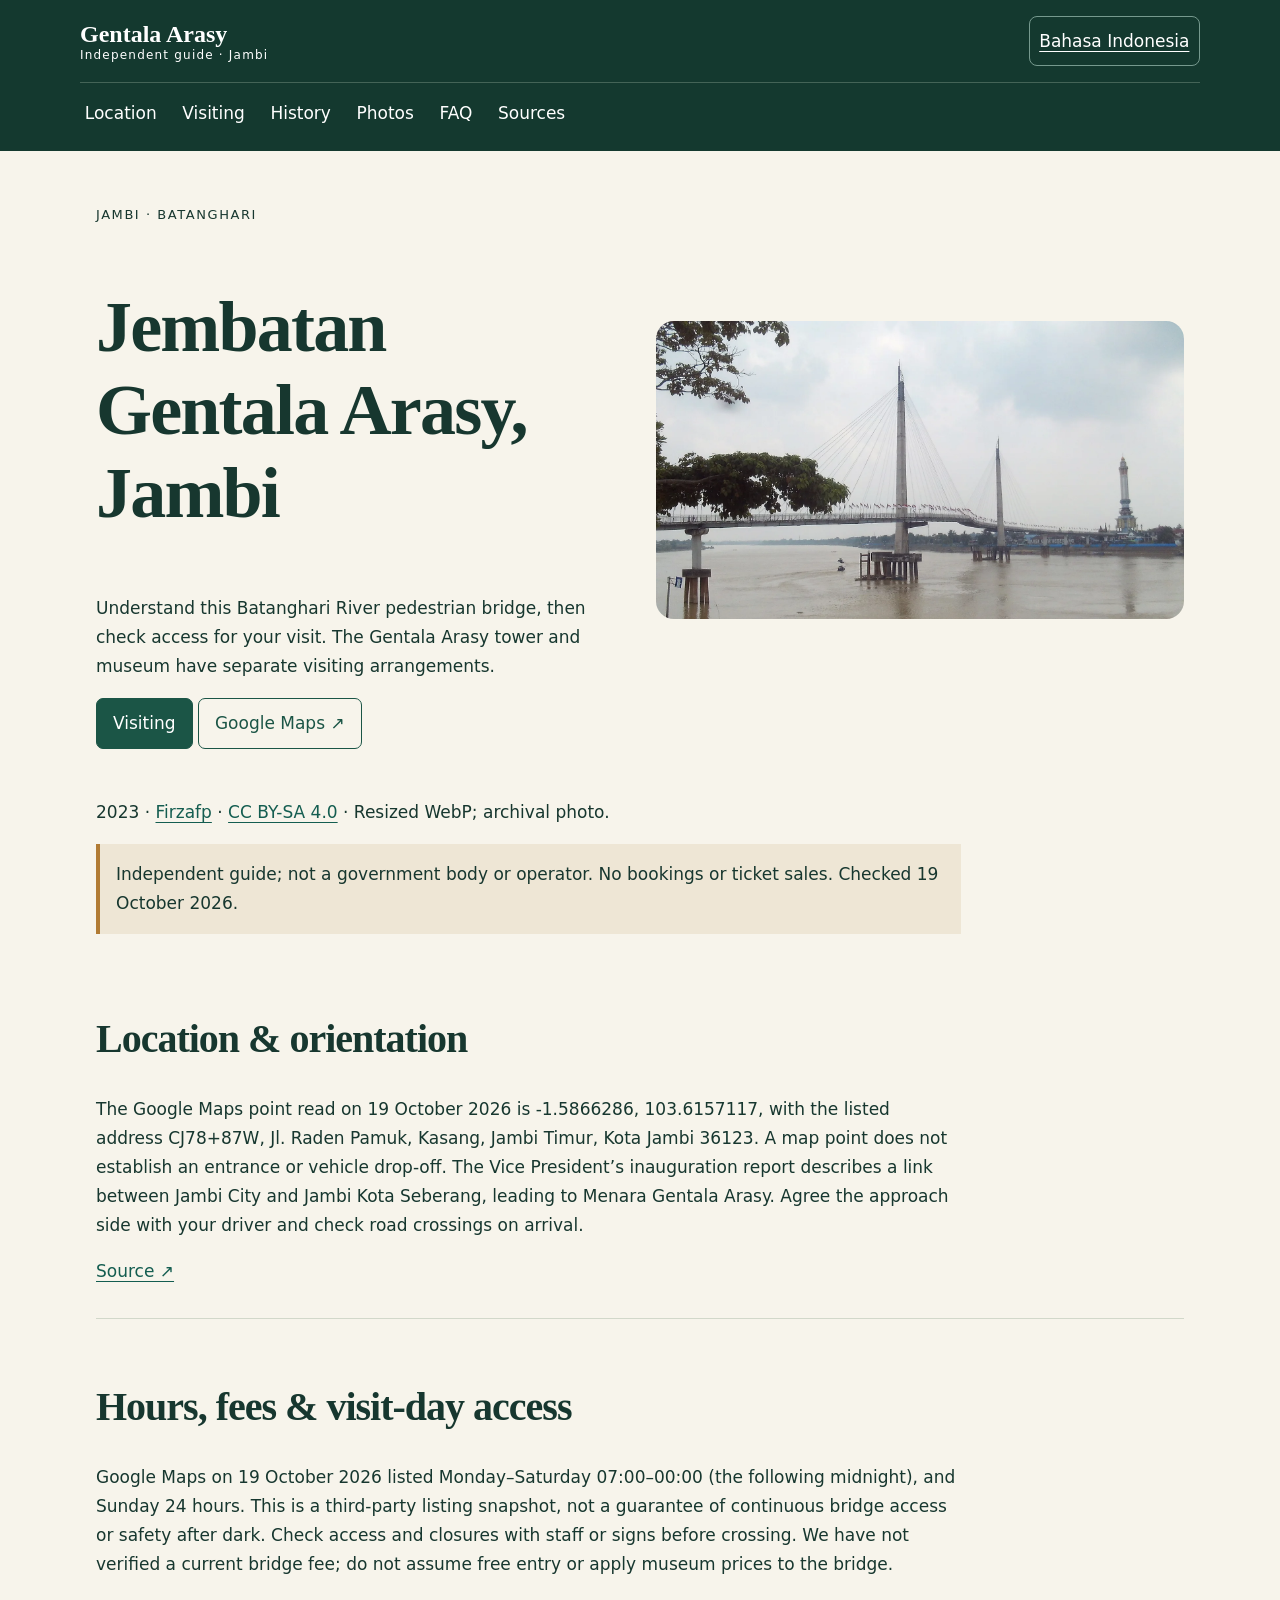
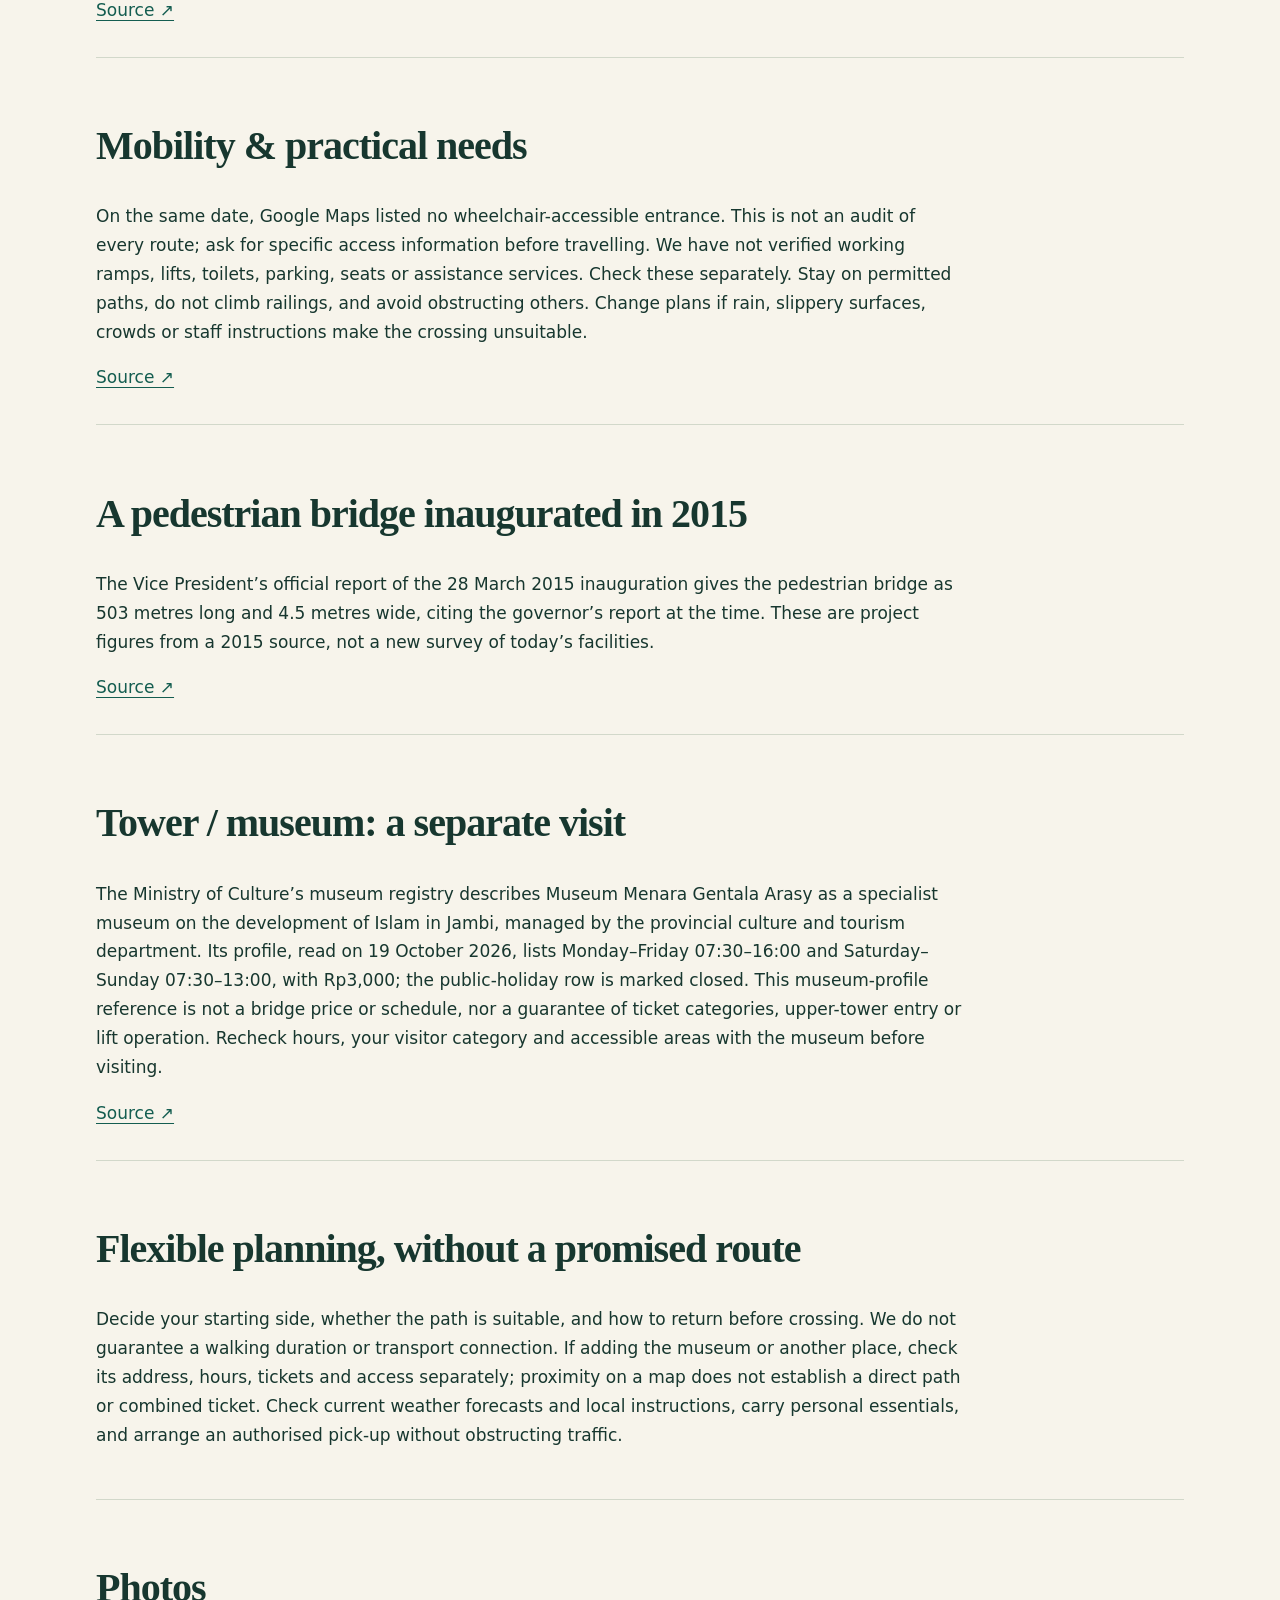
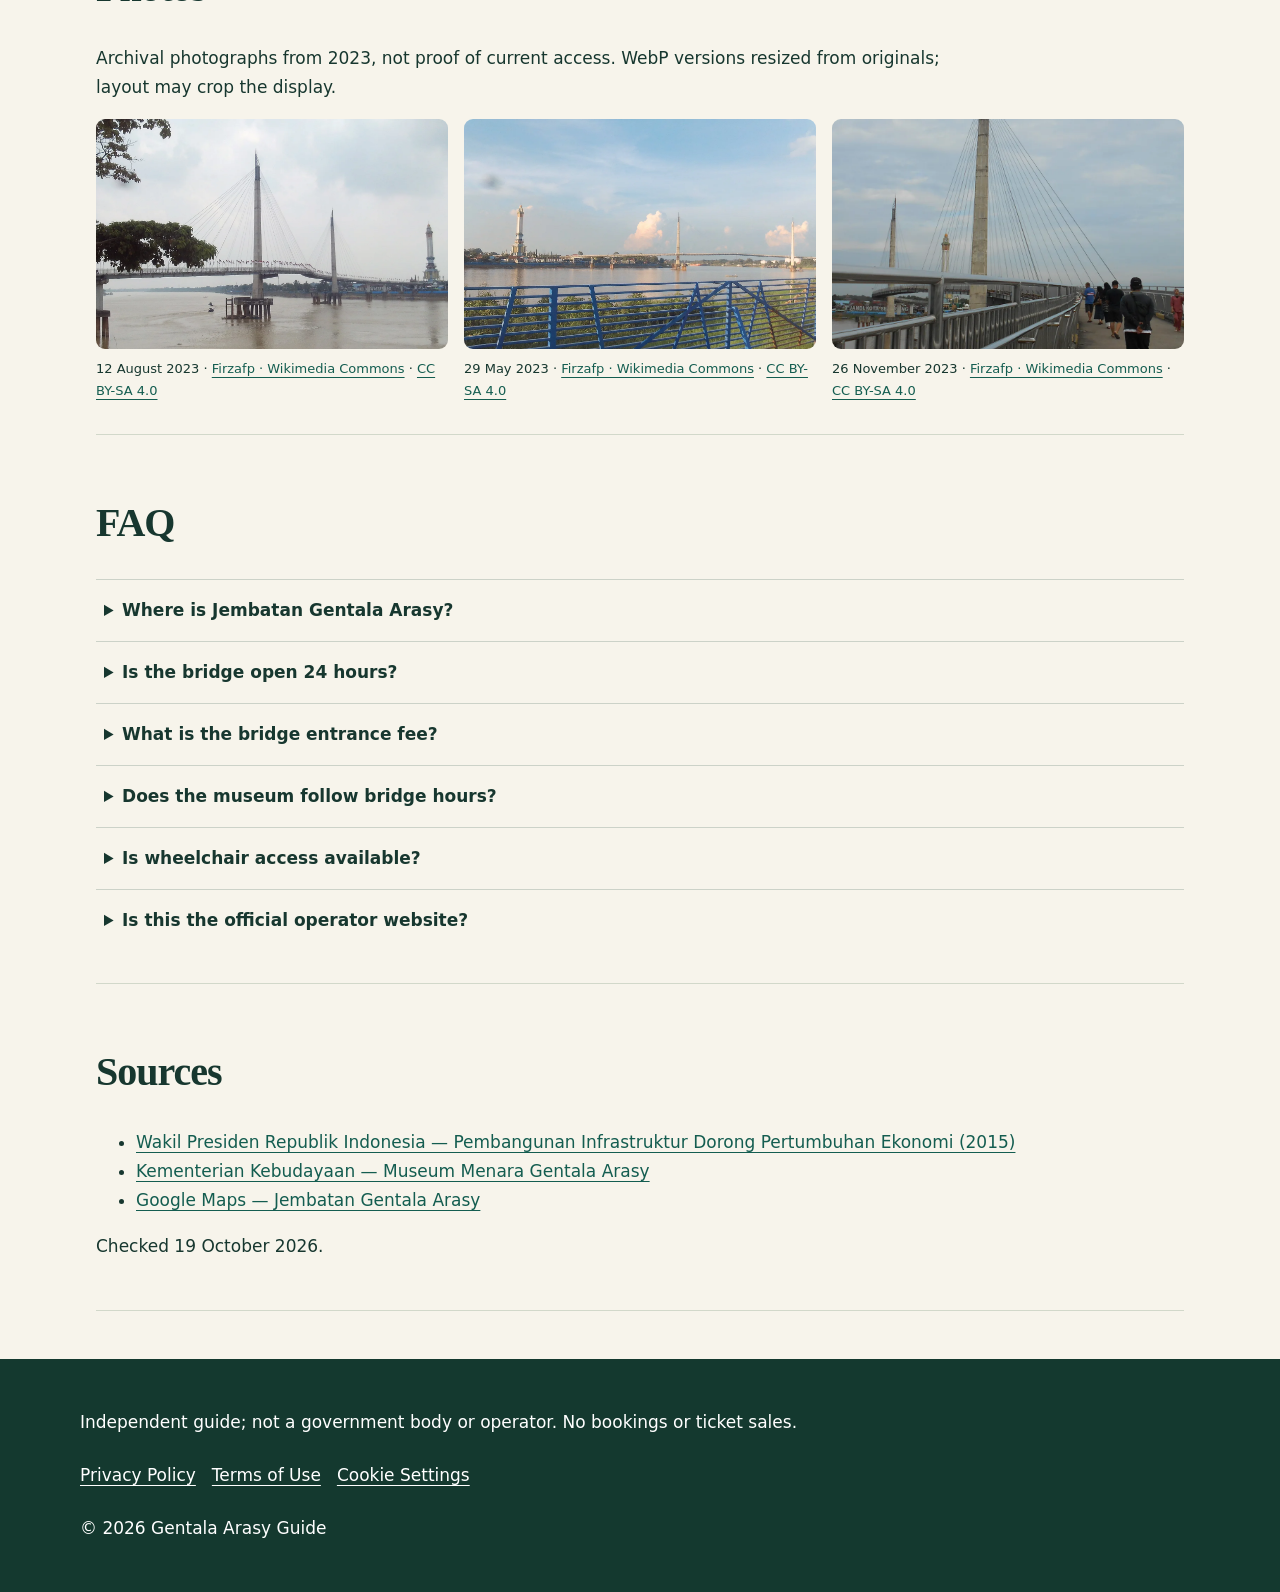
==== commit 41912962: "Clarify Gentala Arasy bridge and museum visits and harden privacy" ====
--- a/en/index.html
+++ b/en/index.html
@@ -1,153 +1 @@
-<!DOCTYPE html><html lang="en"><head><meta charset="UTF-8"><meta name="viewport" content="width=device-width, initial-scale=1"><meta name="theme-color" content="#102e3b"><link rel="icon" href="/favicon.svg" type="image/svg+xml" sizes="any"><link rel="apple-touch-icon" href="/favicon.svg" sizes="180x180"><link rel="manifest" href="/manifest.webmanifest"><link rel="canonical" href="https://jembatangentala.com/en/"><link rel="alternate" hreflang="id" href="https://jembatangentala.com/"><link rel="alternate" hreflang="en" href="https://jembatangentala.com/en/"><link rel="alternate" hreflang="x-default" href="https://jembatangentala.com/"><title>Jembatan Gentala Arasy Jambi — Travel Guide</title><meta name="description" content="An independent guide to Jembatan Gentala Arasy in Jambi: location, how to get there, the best walking times, Menara Gentala Arasy history, and visit tips."><meta property="og:type" content="website"><meta property="og:title" content="Jembatan Gentala Arasy Jambi — Travel Guide"><meta property="og:description" content="An independent, non-profit guide to Jembatan Gentala Arasy, the Batanghari River, and Jambi’s cultural setting."><meta property="og:site_name" content="Jembatan Gentala Arasy Jambi — Travel Guide"><meta property="og:image" content="https://jembatangentala.com/images/gentala-arasy-river.webp"><meta property="og:image:alt" content="Jembatan Gentala Arasy above the Batanghari River, Jambi City"><meta name="twitter:card" content="summary_large_image"><link rel="preconnect" href="https://fonts.googleapis.com"><link rel="preconnect" href="https://fonts.gstatic.com" crossorigin><link href="https://fonts.googleapis.com/css2?family=Fraunces:opsz,wght@9..144,500;9..144,600;9..144,700&family=Plus+Jakarta+Sans:wght@400;500;600;700&display=swap" rel="stylesheet"><script type="application/ld+json">{"@context":"https://schema.org","@type":["TouristAttraction","LocalBusiness"],"@id":"https://jembatangentala.com/en/#attraction","name":"Jembatan Gentala Arasy","image":["https://jembatangentala.com/images/gentala-arasy-river.webp"],"description":"An independent, non-profit guide to Jembatan Gentala Arasy, the Batanghari River, and Jambi’s cultural setting.","touristType":"Cultural visitors and walkers","address":{"@type":"PostalAddress","streetAddress":"CJ78+87W, Jl. Raden Pamuk, Kasang, Kec. Jambi Tim.","addressLocality":"Kota Jambi","addressRegion":"Jambi","postalCode":"36123","addressCountry":"ID"},"geo":{"@type":"GeoCoordinates","latitude":-1.5866286,"longitude":103.6157117},"openingHours":"Mo-Su 00:00-24:00","aggregateRating":{"@type":"AggregateRating","ratingValue":"4.5","reviewCount":"7341","bestRating":"5","worstRating":"1"},"sameAs":["https://maps.app.goo.gl/UxociFC798phFfW46","https://jambiprov.go.id/profil-kota-jambi-.html"]}</script><script type="application/ld+json">{"@context":"https://schema.org","@type":"FAQPage","mainEntity":[{"@type":"Question","name":"Is Jembatan Gentala Arasy for pedestrians?","acceptedAnswer":{"@type":"Answer","text":"Yes. Public sources describe it as a pedestrian bridge; continue to follow current signs and instructions when you arrive."}},{"@type":"Question","name":"When is a comfortable time to visit?","acceptedAnswer":{"@type":"Answer","text":"Morning or late afternoon are usually more comfortable for walking and lower heat exposure. Weather and crowd conditions still matter on the day."}},{"@type":"Question","name":"Is there an entry fee?","acceptedAnswer":{"@type":"Answer","text":"We have not verified a fixed fee for crossing from public sources. Do not assume older information is still current; check signs on site."}},{"@type":"Question","name":"How long should I allow?","acceptedAnswer":{"@type":"Answer","text":"Around 45–90 minutes is reasonable for a slow crossing and safe pauses; add time if you include Menara / Museum Gentala Arasy."}},{"@type":"Question","name":"How do I come from the airport?","acceptedAnswer":{"@type":"Answer","text":"From Sultan Thaha Airport (DJB), continue by taxi, hired car, or ride-hailing service to the Jl. Raden Pamuk approach or the tower side. Confirm a safe drop-off point."}},{"@type":"Question","name":"Are parking and toilets available?","acceptedAnswer":{"@type":"Answer","text":"Both should be checked on the day. Use authorised parking and plan toilet needs before entering the pedestrian route; this page does not guarantee availability at a particular point."}},{"@type":"Question","name":"Is the bridge wheelchair friendly?","acceptedAnswer":{"@type":"Answer","text":"It is an open walking route, but approach conditions, slopes, crowds, and supporting facilities need to be assessed in person. Travel with a companion if you need mobility assistance."}},{"@type":"Question","name":"Is it safe to visit after dark?","acceptedAnswer":{"@type":"Answer","text":"Light, crowds, weather, and return transport change with the time of day. If you arrive near evening, use a route you know, plan a pick-up point, and follow local direction."}},{"@type":"Question","name":"Does this site recommend restaurants, hotels, or shops?","acceptedAnswer":{"@type":"Answer","text":"No. As a non-profit guide, we explain service types and ways to assess practical needs. We do not rank businesses, accept promotion, or recommend particular operators."}}]}</script><link rel="stylesheet" href="/_astro/BrandMark.h7Wq6V9H.css"></head><body><a class="skip-link" href="#content">Lewati ke konten utama</a><header class="site-header"><div class="site-header__inner"><a class="brand" href="/en/" aria-label="Jembatan Gentala Arasy Guide"><span class="brand-mark brand-mark--compact" aria-hidden="true"><svg viewBox="0 0 72 72" role="presentation" focusable="false"><path class="brand-mark__river" d="M11 53c9-8 28-8 50 0" fill="none"></path><path class="brand-mark__tower" d="M23 51V19l7-10v40M49 51V26l-6-8v32" fill="none"></path><path class="brand-mark__cable" d="M23 27 12 46m11-11-9 9m19-9 9 9m7-17 11 19" fill="none"></path></svg></span><span class="brand__copy"><strong>Gentala Arasy</strong><span>BATANGHARI RIVER GUIDE</span></span></a><nav class="main-nav" aria-label="Main navigation"><a href="#overview">Overview</a><a href="#context">Context</a><a href="#heritage">Heritage</a><a href="#visit">Visit</a><a href="#transport">Transport</a><a href="#nearby">Nearby</a><a href="#map">Map</a><a href="#faq">FAQ</a><a href="#cuaca">Weather</a><a href="#rute">Routes</a><a href="#sains">Science</a></nav><a class="language-switch" href="/" aria-label="Baca panduan ini dalam Bahasa Indonesia">ID</a></div></header><main id="content" class="guide-main"><section class="hero" aria-labelledby="hero-title"><img class="hero__photo" src="/images/gentala-arasy-river.webp" alt="Jembatan Gentala Arasy and Menara Gentala Arasy above the Batanghari River" fetchpriority="high"><div class="hero__veil"></div><div class="hero__riverline" aria-hidden="true"><i></i><i></i><i></i><i></i></div><div class="hero__content page-shell"><div class="hero__editorial"><p class="eyebrow eyebrow--light">Jambi City · Batanghari River <span></span> Pedestrian bridge &amp; city landmark</p><h1 id="hero-title">Cross with context, not just from one bank to another.</h1><p class="hero__lede">Jembatan Gentala Arasy connects the Batanghari riverfront with Jambi Kota Seberang. This guide reads the bridge as a walking route, a river viewpoint, and a doorway to the cultural heritage around it.</p><div class="hero__actions"><a class="button button--copper" href="#visit">Plan your visit</a><a class="button button--ghost" href="https://maps.app.goo.gl/UxociFC798phFfW46" target="_blank" rel="noreferrer">Open in Google Maps<span aria-hidden="true">↗</span></a></div><p class="photo-credit photo-credit--light">Documentary photo: Firzafp · CC BY-SA 4.0</p></div><aside class="hero-card" aria-label="Quick facts"><p class="hero-card__title">At a glance</p><dl><div><dt>Length</dt><dd><strong>± 503 m</strong><span>Pedestrian bridge</span></dd></div><div><dt>Width</dt><dd><strong>± 4.5 m</strong><span>Space for walking</span></dd></div><div><dt>Visit status</dt><dd><strong>Check live</strong><span>Maps and signage can change</span></dd></div><div><dt>Comfortable light</dt><dd><strong>Morning or late afternoon</strong><span>Softer light</span></dd></div></dl><p class="hero-card__note">Rating, opening status, and services follow the Google Maps listing when checked and can change.</p></aside></div></section><section class="notice-strip"><div class="page-shell notice-strip__inner"><span class="notice-strip__symbol" aria-hidden="true">01</span><div><h2>An independent guide, not an official notice.</h2><p>We assemble this page from public sources and do not sell tickets, tours, or commercial recommendations. Opening times, access, facilities, and riverfront conditions can change; check conditions on site before travelling.</p></div></div></section><section class="section section--paper" id="overview"><span class="section-route-node" aria-hidden="true"></span><div class="page-shell split-intro"><div class="section-heading"><p class="eyebrow">ORIENTATION</p><h2>Six markers for reading the place.</h2></div><p class="section-intro">Before arriving, separate changeable visitor data from more stable context. It is a useful way to set realistic expectations.</p></div><div class="page-shell fact-scape"><article class="fact-card fact-card--1"><p>Name</p><h3>Jembatan Gentala Arasy</h3><span>A Batanghari riverfront landmark</span></article><article class="fact-card fact-card--2"><p>Address</p><h3>Jl. Raden Pamuk, Kasang</h3><span>Jambi Timur District · Jambi City 36123</span></article><article class="fact-card fact-card--3"><p>Coordinates</p><h3>-1.5866286, 103.6157117</h3><span>Google Maps location reference</span></article><article class="fact-card fact-card--4"><p>Inaugurated</p><h3>28 March 2015</h3><span>According to a Jambi Provincial Government publication</span></article><article class="fact-card fact-card--5"><p>Form</p><h3>S-shaped curve</h3><span>For pedestrians</span></article><article class="fact-card fact-card--6"><p>Map status when read</p><h3>Open · closes 12 AM</h3><span>Google Maps status; may change</span></article></div></section><section class="section section--river" id="context"><span class="section-route-node" aria-hidden="true"></span><div class="page-shell river-layout"><div class="river-layout__heading"><p class="eyebrow eyebrow--copper">RIVER &amp; CITY CONTEXT</p><h2>A bridge that traces the Batanghari River.</h2><p>Gentala Arasy matters for more than its span. It brings together everyday movement, a river panorama, and a cultural landscape anchored by Menara Gentala Arasy on the opposite side.</p><div class="source-chip"><span>Sources</span><a href="#sources">[1] [2] [3]</a></div></div><div class="river-line" aria-hidden="true"><i></i><i></i><i></i><i></i></div><div class="context-stack"><article class="context-note"><span>01</span><div><h3>Two banks, one walk</h3><p>This pedestrian bridge joins access near Menara Gentala Arasy in Jambi Kota Seberang to the Pasar Jambi riverfront. At around 4.5 metres wide and 503 metres long, it is both a crossing and a place to look outward.[1]</p></div></article><article class="context-note"><span>02</span><div><h3>Tower and cultural memory</h3><p>At one end, Menara / Museum Gentala Arasy offers an important setting for learning about Islamic history and civilisation in Jambi. The museum is positioned as a cultural learning space, not merely a photo backdrop.[2]</p></div></article><article class="context-note"><span>03</span><div><h3>A name carrying an idea</h3><p>A provincial cultural source explains the Gentala Arasy name through ideas of sound, harmony, and an orientation toward the sky. Some accounts also link it to an honouring of Abdurrahman Sayoeti.[3]</p></div></article><article class="context-note"><span>04</span><div><h3>An active riverfront</h3><p>The river is a living corridor, not scenery alone. Use the designated path, keep clear of the river edge, and make space for residents using the public realm.</p></div></article></div></div></section><section class="section section--heritage" id="heritage"><span class="section-route-node" aria-hidden="true"></span><div class="page-shell split-intro"><div class="section-heading"><p class="eyebrow">HISTORY &amp; INTERPRETATION</p><h2>From a riverfront project to a place for cultural learning.</h2></div><p class="section-intro">This guide separates documented construction facts from interpretations of the name and stories that need careful reading. Not every popular account has enough sourcing to be treated as history.</p></div><div class="page-shell heritage-layout"><div class="heritage-rule" aria-hidden="true"><span class="brand-mark brand-mark--compact" aria-hidden="true"><svg viewBox="0 0 72 72" role="presentation" focusable="false"><path class="brand-mark__river" d="M11 53c9-8 28-8 50 0" fill="none"></path><path class="brand-mark__tower" d="M23 51V19l7-10v40M49 51V26l-6-8v32" fill="none"></path><path class="brand-mark__cable" d="M23 27 12 46m11-11-9 9m19-9 9 9m7-17 11 19" fill="none"></path></svg></span></div><ol class="heritage-timeline"><li><span>01</span><div><h3>Kota Seberang as context</h3><p>Menara / Museum Gentala Arasy sits in Jambi Kota Seberang, an area described by Indonesia.travel as important to the history of Islamic education and civilisation in Jambi.[2]</p></div></li><li><span>02</span><div><h3>2012–2014: construction period</h3><p>Jambi Provincial Government records the pedestrian bridge as a project built across the 2012–2014 budget years. This explains its development timeline, not a guarantee about today’s facilities.[1]</p></div></li><li><span>03</span><div><h3>28 March 2015: inauguration</h3><p>The provincial-government and national-tourism sources both place the complex’s inauguration on 28 March 2015. The bridge can then be read as a physical connection between riverbank and cultural space.[1][2]</p></div></li><li><span>04</span><div><h3>A name with documented readings</h3><p>Cultural sources explain Gentala Arasy through genta, tala, and arasy; the same source also records an acronym connected to Abdurrahman Sayoeti. Present these as documented interpretations, not a single uncontested folk legend.[3]</p></div></li><li><span>05</span><div><h3>A responsible story</h3><p>We did not find a public source strong enough to present a particular local legend as verified bridge history. This guide therefore prefers traceable context over repeating unsupported stories.</p></div></li><li><span>06</span><div><h3>Batanghari in Jambi's history</h3><p>The Batanghari River is a source of Jambi's settlement and trade history; cultural sources place Jambi Kota Seberang within the region's Islamic-civilisation history.[2] The bridge joins two banks historically linked by the river.</p></div></li><li><span>07</span><div><h3>Reading critically</h3><p>Names and stories around the bridge keep growing in public space. We present what can be traced to sources, and invite you to re-verify through official references before trusting any particular narrative.</p></div></li></ol></div></section><section class="section section--sand" id="visit"><span class="section-route-node" aria-hidden="true"></span><div class="page-shell split-intro"><div class="section-heading"><p class="eyebrow">VISIT PLAN</p><h2>Arrive at the right pace.</h2></div><p class="section-intro">The bridge works best as a slow walk. Allow room to pause at safe points and adapt the plan to weather and crowd levels.</p></div><div class="page-shell visit-rail"><article class="visit-card"><span>01</span><p>Best time</p><h3>Morning or late afternoon</h3><div></div><small>The light is softer and heat exposure is usually easier to manage. Do not push on through heavy rain or extreme heat.</small></article><article class="visit-card"><span>02</span><p>Duration</p><h3>45–90 minutes</h3><div></div><small>Enough time to cross slowly, observe the river, and connect the walk with Menara Gentala Arasy.</small></article><article class="visit-card"><span>03</span><p>Cost</p><h3>No fixed charge verified</h3><div></div><small>We have not verified a bridge-entry ticket in public sources. Check current local signs or staff for services that may change.</small></article><article class="visit-card"><span>04</span><p>Etiquette</p><h3>A pedestrian route</h3><div></div><small>Keep the walkway moving, do not climb railings, and do not leave litter. Give space to residents using either riverbank.</small></article></div></section><section class="section section--paper" id="transport"><span class="section-route-node" aria-hidden="true"></span><div class="page-shell transport-grid"><div class="section-heading"><p class="eyebrow">DETAILED TRANSPORT</p><h2>Reach the Jl. Raden Pamuk or Jambi Kota Seberang side.</h2><p class="section-intro section-intro--left">Choose an entry side that fits your itinerary. Google Maps places Jembatan Gentala Arasy at Jl. Raden Pamuk; a provincial cultural source also identifies access from the Menara Gentala Arasy side via Jl. KH. M. Ja&#39;afar.[3][6] Routes, drop-off points, schedules, and parking capacity are visit-day information—not permanent promises from this page.</p></div><div class="transport-detail-stack"><ol class="transport-list"><li><span>01</span><div><h3>From Sultan Thaha Airport (DJB)</h3><p>From the airport terminal, continue by licensed taxi, hired vehicle, or ride-hailing service to one bridge approach. Give the driver a clear destination—Jl. Raden Pamuk or the Menara Gentala Arasy side—and confirm a safe drop-off point before leaving.</p></div></li><li><span>02</span><div><h3>Bus / public transport</h3><p>Jambi City has mass-transit services and public-transport data, but routes, timetables, active stops, and the final connection to the bridge can change. Check Jambi City Transportation Department channels or a live map on the day, and allow for a walk or short onward connection from an active stop.</p></div></li><li><span>03</span><div><h3>Taxi &amp; ride-hailing</h3><p>For a first visit, this is usually the most direct option. Enter “Jembatan Gentala Arasy” or the Jl. Raden Pamuk address, then state which side you intend to start from. Arrange a return pick-up before walking far so you are not dependent on momentary availability.</p></div></li><li><span>04</span><div><h3>Car or motorcycle</h3><p>Use current city roads and clearly permitted parking only. Do not stop at the bridge approach, in a traffic lane, or anywhere that obstructs movement. Capacity can change on weekends, during worship, or around public events.</p></div></li><li><span>05</span><div><h3>Walking &amp; cycling</h3><p>From central-city areas, the riverfront can form part of the journey. Watch road crossings, uneven surfaces, rain, midday heat, and traffic. Do not take a bicycle onto the pedestrian route when signage or local conditions do not allow it.</p></div></li><li><span>06</span><div><h3>Choosing an approach side</h3><p>The Jl. Raden Pamuk side suits an onward journey through central-city services; the Menara Gentala Arasy side suits a visit linked to the museum and Jambi Kota Seberang. They can be read as one route, but plan the return journey before you start.[3]</p></div></li></ol><aside class="transport-checklist"><p class="eyebrow">BEFORE YOU CROSS</p><div><article><span>01</span><div><h3>Before leaving</h3><p>Save both approach names, charge your phone, and check weather and a live map.</p></div></article><article><span>02</span><div><h3>At drop-off</h3><p>Use a safe stopping point; never ask a driver to stop in the pedestrian approach or traffic flow.</p></div></article><article><span>03</span><div><h3>During the crossing</h3><p>Carry drinking water, use heat or rain protection, and remain on the available walking route.</p></div></article><article><span>04</span><div><h3>For the return</h3><p>Decide your exit side, transport home, and time buffer before light and transport availability change.</p></div></article></div></aside></div></div></section><section class="section section--deep" id="fasilitas"><span class="section-route-node" aria-hidden="true"></span><div class="page-shell split-intro split-intro--deep"><div class="section-heading"><p class="eyebrow eyebrow--copper">FACILITIES &amp; PRACTICAL NEEDS</p><h2>The small details worth planning.</h2></div><p class="section-intro">We do not recommend individual vendors, hotels, transport operators, or charging sites. This list describes needs that may arise; availability, quality, price, and accessibility should be assessed by you on the day.</p></div><div class="page-shell facility-grid"><article><p>Plan ahead</p><h3>WC / toilets</h3><small>Availability at the visitor point can change. Use clearly authorised public facilities before starting if needed; do not assume a toilet is available at the bridge entrance.</small></article><article><p>Check on arrival</p><h3>Parking</h3><small>Do not expect a space at the bridge approach. Follow signs, staff direction, and local rules; choose legal parking even if it means a slightly longer walk.</small></article><article><p>Assess real conditions</p><h3>Access &amp; mobility</h3><small>An open route does not automatically mean full accessibility. Check gradients, surface condition, crowds, rest points, and vehicle access before bringing children, a stroller, or mobility aids.</small></article><article><p>Bring personal protection</p><h3>Shade &amp; rest</h3><small>Heat, rain, and seating conditions vary along the route. Carry water, a hat or umbrella, and do not stop in narrow pedestrian areas.</small></article><article><p>Choose a type, not a name</p><h3>Food &amp; drink</h3><small>The riverfront and city area may have food stalls, restaurants, drink counters, and snack kiosks. Assess hygiene, dietary needs, and clear pricing on site.</small></article><article><p>Search across the city</p><h3>Accommodation</h3><small>Jambi City has guesthouse, hotel, and short-stay accommodation types. Compare transport access, accessibility, and late-evening return options; closeness on a map is not always a comfortable walk.</small></article><article><p>Carry basics</p><h3>Daily essentials</h3><small>General stores, markets, and convenience shops can be found across the city. Carry water and personal necessities for a longer walk instead of depending on one service point.</small></article><article><p>Check before driving</p><h3>Fuel &amp; charging</h3><small>Use a current map to locate active fuel stations or electric-vehicle charging points on your route. We do not verify connector availability, opening hours, or queues.</small></article><article><p>Take it with you if needed</p><h3>Waste &amp; cleanliness</h3><small>Use available bins. If none are present, carry waste until you reach suitable disposal so the riverbank and pedestrian route remain clean.</small></article></div></section><style>
-.section--sky{background:#0f2a37}
-.weather-layout{max-width:62rem}
-.weather-card{background:#102e3b;border:1px solid rgba(245,240,230,.14);border-radius:20px;padding:1.6rem;color:#f5f0e6;box-shadow:0 12px 34px rgba(0,0,0,.28)}
-.weather-now{display:flex;flex-wrap:wrap;gap:1.4rem;align-items:center;justify-content:space-between}
-.weather-now__main{display:flex;align-items:center;gap:.9rem}
-.weather-now__emoji{font-size:2.8rem;line-height:1}
-.weather-now__temp{font-family:"Fraunces",Georgia,serif;font-size:2.5rem;font-weight:600;line-height:1.05}
-.weather-now__desc{opacity:.85;margin-top:.2rem}
-.weather-now__meta{list-style:none;display:flex;flex-wrap:wrap;gap:1.1rem;margin:.6rem 0 0;padding:0}
-.weather-now__meta li{display:flex;flex-direction:column;font-size:.78rem;opacity:.7}
-.weather-now__meta strong{font-size:1.05rem;opacity:1;color:#f5f0e6}
-.weather-now__tip{margin:.9rem 0 0;color:#e7b08a;font-weight:600}
-.weather-days{list-style:none;display:grid;grid-template-columns:repeat(7,1fr);gap:.4rem;margin:1.3rem 0 0;padding:1.1rem 0 0;border-top:1px solid rgba(245,240,230,.14)}
-.weather-days li{display:flex;flex-direction:column;align-items:center;gap:.3rem;font-size:.82rem}
-.weather-days .wd__day{opacity:.65}
-.weather-days .wd__emoji{font-size:1.5rem}
-.weather-days .wd__rain{opacity:.7;font-size:.72rem}
-.weather-note{margin:1rem 0 0;font-size:.82rem;opacity:.7}
-@media(max-width:640px){.weather-days{grid-template-columns:repeat(4,1fr)}}
-.plan-grid{display:grid;grid-template-columns:1fr 1fr;gap:1.2rem;margin-top:1.4rem}
-.plan-card{background:#fff;border-radius:16px;padding:1.4rem 1.5rem;color:#1c2b33;box-shadow:0 10px 26px rgba(0,0,0,.08);border-top:4px solid #b8663d}
-.plan-card h3{font-family:"Fraunces",Georgia,serif;margin:.1rem 0 .5rem;color:#102e3b}
-.plan-card__time{display:inline-block;font-size:.76rem;letter-spacing:.04em;text-transform:uppercase;color:#b8663d;font-weight:700;margin-bottom:.4rem}
-.plan-card p{margin:0;font-size:.95rem;line-height:1.6}
-@media(max-width:720px){.plan-grid{grid-template-columns:1fr}}
-.season-wrap{margin-top:1.4rem;overflow-x:auto}
-.season-table{width:100%;border-collapse:collapse;font-size:.9rem;background:#fff;color:#1c2b33;border-radius:14px;overflow:hidden;box-shadow:0 8px 24px rgba(0,0,0,.08);min-width:660px}
-.season-table th,.season-table td{padding:.75rem .85rem;border-bottom:1px solid #e7e0d2;text-align:left;vertical-align:top}
-.season-table thead th{background:#102e3b;color:#f5f0e6;font-size:.74rem;text-transform:uppercase;letter-spacing:.03em}
-.season-table tbody tr:nth-child(even){background:#f6f1e6}
-.season-table strong{color:#b8663d}
-.weather-now{display:block}
-.weather-now__today{font-family:"Fraunces",Georgia,serif;font-size:1.15rem;opacity:.9;white-space:nowrap}
-.weather-loading{opacity:.7;font-size:.95rem}
-.weather-badges{display:flex;flex-wrap:wrap;gap:.5rem;margin:.9rem 0 0}
-.badge{font-size:.76rem;padding:.25rem .65rem;border-radius:999px;border:1px solid rgba(245,240,230,.22);color:#f5f0e6;background:rgba(245,240,230,.06)}
-.badge--uv{color:#e7b08a;border-color:rgba(231,176,138,.45)}
-.weather-alert{margin:1rem 0 0;padding:.85rem 1rem;border-radius:12px;background:rgba(206,68,46,.16);border:1px solid rgba(224,92,68,.55);color:#ffd9cf}
-.weather-alert strong{display:block;margin-bottom:.3rem;color:#fff}
-.weather-alert ul{margin:.2rem 0 0;padding-left:1.1rem}
-.weather-alert li{font-size:.85rem;line-height:1.5;margin:.2rem 0}
-.weather-advice{display:grid;grid-template-columns:repeat(3,1fr);gap:.8rem;margin:1.1rem 0 0}
-.advice-block{background:rgba(245,240,230,.05);border:1px solid rgba(245,240,230,.12);border-radius:12px;padding:.85rem 1rem}
-.advice-block h4{margin:0 0 .5rem;font-size:.85rem;color:#e7b08a;font-weight:700}
-.advice-block ul{margin:0;padding-left:1.05rem}
-.advice-block li{font-size:.83rem;line-height:1.5;margin:.28rem 0}
-@media(max-width:640px){.weather-advice{grid-template-columns:1fr}}
-</style>
-<section class="section section--sky" id="cuaca">
-  <span class="section-route-node" aria-hidden="true"></span>
-  <div class="page-shell weather-layout">
-    <div class="section-heading">
-      <p class="eyebrow eyebrow--light">TODAY'S WEATHER</p>
-      <h2>Weather at the Batanghari riverfront.</h2>
-      <p class="section-intro">Live weather and a multi-day outlook to help you choose when to cross. Recheck before you leave.</p>
-    </div>
-    <div class="weather-card" id="weather-widget" data-loading="true">
-      <div class="weather-now" id="weather-now"></div>
-      <ul class="weather-days" id="weather-days"></ul>
-      <p class="weather-note" id="weather-note"></p>
-    </div>
-  </div>
-</section>
-<section class="section section--paper" id="musim">
-  <span class="section-route-node" aria-hidden="true"></span>
-  <div class="page-shell split-intro">
-    <div class="section-heading">
-      <p class="eyebrow">SEASONAL STRATEGY</p>
-      <h2>Reading Jambi's climate pattern.</h2>
-    </div>
-    <p class="section-intro">Jambi has an equatorial climate with two rainfall peaks (around March–May and October–January) and a drier period (June–September). The guide below is general, based on local climate patterns rather than daily data; verify current weather before travelling.</p>
-  </div>
-  <div class="page-shell season-wrap">
-    <table class="season-table">
-      <thead><tr><th>Period</th><th>Weather &amp; rainfall</th><th>Riverfront &amp; water</th><th>Nature &amp; wildlife</th><th>Visit suggestion</th><th>What to bring</th></tr></thead>
-      <tbody>
-        <tr><td><strong>Jun–Sep</strong><br>Drier</td><td>Lower rainfall; strong midday heat.</td><td>Relatively calm flow, easier to read.</td><td>Birds &amp; riverfront activity stand out morning/evening; wildlife more visible when calm.</td><td>Comfortable for slow walks &amp; soft-light photos.</td><td>Water, hat, sunscreen, breathable clothing.</td></tr>
-        <tr><td><strong>Mar–May &amp; Oct–Jan</strong><br>Wetter</td><td>More frequent rain; path may be slippery.</td><td>Higher discharge, stronger current—keep clear of the edge.</td><td>Greener riverbank; wildlife more active after rain.</td><td>Avoid crossing in heavy rain; check the daily forecast.</td><td>Umbrella/rain jacket, slip-resistant shoes.</td></tr>
-        <tr><td><strong>Transition</strong><br>Feb, Jun, Sep</td><td>Mixed weather, can change fast.</td><td>Depends on recent rainfall.</td><td>Watch today's conditions.</td><td>Plan a flexible route &amp; time buffer.</td><td>Dual protection (heat &amp; rain).</td></tr>
-      </tbody>
-    </table>
-    <p class="section-intro section-intro--left" style="margin-top:1rem">The Batanghari is a living river with boat traffic and fish and bird ecosystems. Do not swim or drink river water, and keep a safe distance from the edge when discharge is high.</p>
-  </div>
-</section>
-<section class="section section--river" id="rute">
-  <span class="section-route-node" aria-hidden="true"></span>
-  <div class="page-shell split-intro">
-    <div class="section-heading">
-      <p class="eyebrow eyebrow--copper">RECOMMENDED ROUTES</p>
-      <h2>Two options by available time.</h2>
-    </div>
-    <p class="section-intro">Both start and return from the same side unless noted. Match them with the two approach sides in Transport.</p>
-  </div>
-  <div class="page-shell plan-grid">
-    <article class="plan-card">
-      <span class="plan-card__time">Half day · ± 2–3 hours</span>
-      <h3>Quick crossing + riverfront</h3>
-      <p>Drop off at the Jl. Raden Pamuk side → cross one way → pause mid-span for photos → return to the starting side → continue to Tepian Tanggo Rajo for a riverfront rest. Good for families with children or a short stop.</p>
-    </article>
-    <article class="plan-card">
-      <span class="plan-card__time">Full day · ± 5–6 hours</span>
-      <h3>Crossing + heritage + city</h3>
-      <p>Start at Menara / Museum Gentala Arasy (Jambi Kota Seberang) → cross the bridge → Pasar Jambi riverfront → lunch in the city area (choose a type of place, not a name) → Tepian Tanggo Rajo → return to the tower side in the late-afternoon light. Include rest time &amp; check the weather.</p>
-    </article>
-  </div>
-</section>
-<section class="section section--sand" id="kelompok">
-  <span class="section-route-node" aria-hidden="true"></span>
-  <div class="page-shell split-intro">
-    <div class="section-heading">
-      <p class="eyebrow">GROUP ITINERARIES</p>
-      <h2>Three approaches by who is coming.</h2>
-    </div>
-    <p class="section-intro">Choose by trip composition and pace, not only by duration.</p>
-  </div>
-  <div class="page-shell facility-grid">
-    <article><p>Families with children</p><h3>Short &amp; safe</h3><small>Choose the morning; carry water &amp; hat; use sections with rest space; avoid the hot hours; stay near public facilities; do not let children near the river edge.</small></article>
-    <article><p>Nature photographers</p><h3>Soft light</h3><small>Best light is morning/late afternoon for tower silhouettes &amp; river reflections; bring wide &amp; tele lenses; use the three documented angles; check the cloud forecast.</small></article>
-    <article><p>Low-effort access</p><h3>Slow &amp; guided</h3><small>Come with a companion; assess gradients &amp; crowds in person; pick the easiest approach side; plan a nearby pick-up; rest regularly.</small></article>
-    <article><p>First-time visitors</p><h3>Unite the two banks</h3><small>Start at the tower side for cultural context, cross to the Pasar Jambi side, then return; treat it as one complete route rather than just crossing.</small></article>
-  </div>
-</section>
-<section class="section section--sand" id="nearby"><span class="section-route-node" aria-hidden="true"></span><div class="page-shell nearby-layout"><div class="nearby-layout__main"><p class="eyebrow">FOOD NEARBY</p><h2>Choose a type of place, not a promoted business.</h2><p>For a meal before or after the crossing, Jambi City offers local food stalls, restaurants, coffee shops, drink kiosks, and market areas. We do not rank or name businesses; choose according to hygiene, family needs, and clear pricing shown on site.</p></div><div class="nearby-layout__side"><p class="eyebrow">AROUND THE BRIDGE</p><h3>Build a river-cultural corridor into the visit.</h3><article><span>01</span><div><h4>Menara / Museum Gentala Arasy</h4><p>Near one bridge end; an entry point for the history of Islam and culture in Jambi. Check museum access on the day you visit.[2]</p></div></article><article><span>02</span><div><h4>Tepian Tanggo Rajo</h4><p>A riverfront public space useful for extending a walk and seeing the city’s relationship to the Batanghari. Respect how residents use the area.</p></div></article><article><span>03</span><div><h4>The Jl. Raden Pamuk side</h4><p>This side connects naturally with central-city services and your onward journey. Use a live map to choose the most suitable route.</p></div></article></div></div></section><section class="section section--paper" id="map"><span class="section-route-node" aria-hidden="true"></span><div class="page-shell map-layout"><div class="map-copy"><p class="eyebrow">LOCATION</p><h2>A map and two approach sides.</h2><p>The embedded map is set to Bahasa Indonesia. For navigation, open Google Maps and choose the entrance side that fits your route.</p><a class="button button--navy" href="https://maps.app.goo.gl/UxociFC798phFfW46" target="_blank" rel="noreferrer">Open directions in Google Maps<span aria-hidden="true">↗</span></a></div><div class="map-frame"><iframe title="Jembatan Gentala Arasy map" src="https://www.google.com/maps?q=Jembatan+Gentala+Arasy&amp;output=embed&amp;hl=en" width="600" height="450" style="border:0" allowfullscreen loading="lazy" referrerpolicy="strict-origin-when-cross-origin"></iframe></div></div></section><section class="section section--gallery"><span class="section-route-node" aria-hidden="true"></span><div class="page-shell split-intro"><div class="section-heading"><p class="eyebrow">VISUAL DOCUMENTATION</p><h2>Three angles for reading the bridge’s scale.</h2></div><p class="section-intro">Photos on this page are real, openly licensed documentation—not generated illustration. Every image is credited and carries its licence in the caption.</p></div><div class="page-shell gallery-grid"><figure class="gallery-item gallery-item--1"><img src="/images/gentala-arasy-river.webp" alt="A view of the bridge, river, and Menara Gentala Arasy." loading="lazy"><figcaption><div><strong>River edge</strong><span>A view of the bridge, river, and Menara Gentala Arasy.</span></div><a href="https://commons.wikimedia.org/wiki/File:Jembatan_Gentala_Arasy_-_Kota_Jambi,_JA_(12_Agustus_2023).jpg" target="_blank" rel="noreferrer">Photo: Firzafp · CC BY-SA 4.0 ↗</a></figcaption></figure><figure class="gallery-item gallery-item--2"><img src="/images/gentala-arasy-riverfront.webp" alt="River space, bridge line, and tower in a single view." loading="lazy"><figcaption><div><strong>From the riverfront park</strong><span>River space, bridge line, and tower in a single view.</span></div><a href="https://commons.wikimedia.org/wiki/File:Gentala_Arasy_and_its_bridge_(view_from_Putri_Pinang_Masak_Park)_-_Pasar_Jambi,_Jambi_City,_JA_(29_May_2023).jpg" target="_blank" rel="noreferrer">Photo: Firzafp · CC BY-SA 4.0 ↗</a></figcaption></figure><figure class="gallery-item gallery-item--3"><img src="/images/gentala-arasy-walkway.webp" alt="The actual scale of the pedestrian route and its approach toward the pylons." loading="lazy"><figcaption><div><strong>On the bridge</strong><span>The actual scale of the pedestrian route and its approach toward the pylons.</span></div><a href="https://commons.wikimedia.org/wiki/File:Jembatan_(pejalan_kaki)_Gentala_Arasy_-_Kota_Jambi,_JA_(26_Nov_%2723).jpg" target="_blank" rel="noreferrer">Photo: Firzafp · CC BY-SA 4.0 ↗</a></figcaption></figure></div></section><section class="section section--faq" id="faq"><span class="section-route-node" aria-hidden="true"></span><div class="page-shell faq-layout"><div class="section-heading"><p class="eyebrow eyebrow--copper">FAQ</p><h2>Practical questions before you cross.</h2><div class="tower-watermark" aria-hidden="true"><span class="brand-mark" aria-hidden="true"><svg viewBox="0 0 72 72" role="presentation" focusable="false"><path class="brand-mark__river" d="M11 53c9-8 28-8 50 0" fill="none"></path><path class="brand-mark__tower" d="M23 51V19l7-10v40M49 51V26l-6-8v32" fill="none"></path><path class="brand-mark__cable" d="M23 27 12 46m11-11-9 9m19-9 9 9m7-17 11 19" fill="none"></path></svg></span></div></div><div class="faq-list"><details><summary><span>01</span>Is Jembatan Gentala Arasy for pedestrians?<b aria-hidden="true">+</b></summary><p>Yes. Public sources describe it as a pedestrian bridge; continue to follow current signs and instructions when you arrive.[1][3]</p></details><details><summary><span>02</span>When is a comfortable time to visit?<b aria-hidden="true">+</b></summary><p>Morning or late afternoon are usually more comfortable for walking and lower heat exposure. Weather and crowd conditions still matter on the day.</p></details><details><summary><span>03</span>Is there an entry fee?<b aria-hidden="true">+</b></summary><p>We have not verified a fixed fee for crossing from public sources. Do not assume older information is still current; check signs on site.</p></details><details><summary><span>04</span>How long should I allow?<b aria-hidden="true">+</b></summary><p>Around 45–90 minutes is reasonable for a slow crossing and safe pauses; add time if you include Menara / Museum Gentala Arasy.</p></details><details><summary><span>05</span>How do I come from the airport?<b aria-hidden="true">+</b></summary><p>From Sultan Thaha Airport (DJB), continue by taxi, hired car, or ride-hailing service to the Jl. Raden Pamuk approach or the tower side. Confirm a safe drop-off point.</p></details><details><summary><span>06</span>Are parking and toilets available?<b aria-hidden="true">+</b></summary><p>Both should be checked on the day. Use authorised parking and plan toilet needs before entering the pedestrian route; this page does not guarantee availability at a particular point.</p></details><details><summary><span>07</span>Is the bridge wheelchair friendly?<b aria-hidden="true">+</b></summary><p>It is an open walking route, but approach conditions, slopes, crowds, and supporting facilities need to be assessed in person. Travel with a companion if you need mobility assistance.</p></details><details><summary><span>08</span>Is it safe to visit after dark?<b aria-hidden="true">+</b></summary><p>Light, crowds, weather, and return transport change with the time of day. If you arrive near evening, use a route you know, plan a pick-up point, and follow local direction.</p></details><details><summary><span>09</span>Does this site recommend restaurants, hotels, or shops?<b aria-hidden="true">+</b></summary><p>No. As a non-profit guide, we explain service types and ways to assess practical needs. We do not rank businesses, accept promotion, or recommend particular operators.</p></details></div></div></section><section class="section section--deep" id="sains">
-  <span class="section-route-node" aria-hidden="true"></span>
-  <div class="page-shell split-intro split-intro--deep">
-    <div class="section-heading">
-      <p class="eyebrow eyebrow--copper">SCIENCE &amp; RESPONSIBILITY</p>
-      <h2>Reading the bridge as a learning space.</h2>
-    </div>
-    <p class="section-intro">This site is educational: read the bridge as infrastructure, a river space, and a cultural doorway—not merely a crossing.</p>
-  </div>
-  <div class="page-shell facility-grid">
-    <article><p>Why the S shape</p><h3>Responding to the river</h3><small>The curved span follows the Batanghari's flow and current; it is a light civil-engineering note anyone can read while on the bridge.</small></article>
-    <article><p>River as corridor</p><h3>Settlement history</h3><small>The Batanghari shapes Jambi's trade and settlement history; the bridge brings together two banks long separated by the river.</small></article>
-    <article><p>Jambi's Islamic heritage</p><h3>A learning space</h3><small>Menara / Museum Gentala Arasy holds a thread of civilisation; visit it as a place of learning, not just a photo backdrop.</small></article>
-    <article><p>Visitor responsibility</p><h3>Keep it together</h3><small>Bin your rubbish, respect how residents use the space, do not climb railings, keep clear of the edge, and lighten your footprint when busy.</small></article>
-  </div>
-</section>
-<section class="section section--method"><span class="section-route-node" aria-hidden="true"></span><div class="page-shell method-layout"><div class="section-heading"><p class="eyebrow">HOW WE HANDLE INFORMATION</p><h2>A guide that separates facts, visit-day conditions, and personal choices.</h2><p class="section-intro section-intro--left">A professional destination page does more than add information: it also explains the certainty limits of that information. This framework helps readers use the guide critically and independently.</p></div><div class="method-list"><article><span>01</span><div><h3>Relatively stable facts</h3><p>Bridge dimensions, the two approach sides, the construction period, and museum context are tied to government or cultural-institution sources.[1][2][3]</p></div></article><article><span>02</span><div><h3>Visit-day conditions</h3><p>Hours, bus services, pick-up points, toilets, parking, weather, and riverfront conditions can change. Verify them through on-site signage, official channels, or a live map.</p></div></article><article><span>03</span><div><h3>Neutral about businesses</h3><p>We do not list business names, ratings, affiliate links, prices, or promotions for restaurants, hotels, shops, drivers, fuel stations, or charging services.</p></div></article><article><span>04</span><div><h3>Continuous improvement</h3><p>If information appears wrong or has changed, use the named public sources to check it again before sharing it onward.</p></div></article></div></div></section><section class="section section--sources" id="sources"><span class="section-route-node" aria-hidden="true"></span><div class="page-shell sources-layout"><div class="section-heading"><p class="eyebrow">PUBLIC SOURCES</p><h2>Read further from open public sources.</h2><p class="section-intro section-intro--left">We prioritise government, public tourism, and cultural-institution sources. Map data is dynamic; use it for trip planning rather than as a service guarantee.</p></div><div class="source-list"><a href="https://jambiprov.go.id/profil-kota-jambi-.html" target="_blank" rel="noreferrer"><span>01</span><div><small>Regional government</small><strong>Jambi Provincial Government — Jambi City profile</strong></div><b aria-hidden="true">↗</b></a><a href="https://www.indonesia.travel/gb/en/destination/sumatra/jambi/museum-menara-gentala-arasy-and-islamic-civilization-in-jambi" target="_blank" rel="noreferrer"><span>02</span><div><small>National tourism</small><strong>Indonesia.travel — Museum Menara Gentala Arasy</strong></div><b aria-hidden="true">↗</b></a><a href="https://bams.jambiprov.go.id/gentala-arasy-jambi-dan-keistimewaannya/" target="_blank" rel="noreferrer"><span>03</span><div><small>Culture &amp; archives</small><strong>Jambi Provincial Archives and Museum Agency — Gentala Arasy</strong></div><b aria-hidden="true">↗</b></a><a href="https://kotajambisatu.jambikota.go.id/virtual/gentala-arasy" target="_blank" rel="noreferrer"><span>04</span><div><small>City data</small><strong>Kota Jambi Satu — Gentala Arasy virtual 360°</strong></div><b aria-hidden="true">↗</b></a><a href="https://kotajambisatu.jambikota.go.id/organisasi/dinas-perhubungan" target="_blank" rel="noreferrer"><span>05</span><div><small>City transport</small><strong>Jambi City Transportation Department</strong></div><b aria-hidden="true">↗</b></a><a href="https://maps.app.goo.gl/UxociFC798phFfW46" target="_blank" rel="noreferrer"><span>06</span><div><small>Location data</small><strong>Google Maps — Jembatan Gentala Arasy</strong></div><b aria-hidden="true">↗</b></a></div></div></section></main><footer class="site-footer"><div class="page-shell site-footer__grid"><div class="footer-brand"><span class="brand-mark" aria-hidden="true"><svg viewBox="0 0 72 72" role="presentation" focusable="false"><path class="brand-mark__river" d="M11 53c9-8 28-8 50 0" fill="none"></path><path class="brand-mark__tower" d="M23 51V19l7-10v40M49 51V26l-6-8v32" fill="none"></path><path class="brand-mark__cable" d="M23 27 12 46m11-11-9 9m19-9 9 9m7-17 11 19" fill="none"></path></svg></span><h2>Gentala Arasy<br>Guide.</h2></div><div class="footer-copy"><p>This is an independent, non-profit visitor-information project. It is not affiliated with a government body, official operator, or commercial organisation.</p><p>Information is compiled with reference to public material from Jambi City Government, Jambi Provincial Government, and national tourism sources; this site includes no commercial recommendations.</p><p>Photographers retain copyright to their images; use follows the licence shown with each photograph.</p></div><nav aria-label="Legal links"><a href="/en/legal/privacy/">Privacy Policy</a><a href="/en/legal/terms/">Terms of Service</a><a href="/en/legal/cookies/">Cookie Settings</a></nav></div><div class="page-shell site-footer__bottom"><span>© 2026 Jembatan Gentala Arasy Guide. Original content is protected.</span><span>Made for learning before you visit.</span></div></footer><script>(function(){const gaId = "G-HXM22WWPKP";
-
-      const preference = localStorage.getItem("jga-cookie-preferences");
-      if (preference === "analytics") {
-        window.dataLayer = window.dataLayer || [];
-        function gtag(){window.dataLayer.push(arguments);}
-        gtag("js", new Date());
-        gtag("config", gaId, { anonymize_ip: true });
-        const script = document.createElement("script");
-        script.async = true;
-        script.src = `https://www.googletagmanager.com/gtag/js?id=${gaId}`;
-        document.head.appendChild(script);
-      }
-    })();</script><script src="/weather.js" defer></script><script>if("serviceWorker" in navigator){window.addEventListener("load",function(){navigator.serviceWorker.register("/sw.js").catch(function(){});});}</script></body></html>+<!doctype html><html lang="en"><head><meta charset="utf-8"><meta name="viewport" content="width=device-width, initial-scale=1"><title>Jembatan Gentala Arasy Jambi: Location, Hours &amp; Museum</title><meta name="description" content="Independent guide to Jembatan Gentala Arasy over the Batanghari River in Jambi: map location, dated hours, access, history and separate museum visits."><link rel="canonical" href="https://jembatangentala.com/en/"><link rel="alternate" hreflang="id" href="https://jembatangentala.com/"><link rel="alternate" hreflang="en" href="https://jembatangentala.com/en/"><link rel="alternate" hreflang="x-default" href="https://jembatangentala.com/"><meta property="og:type" content="website"><meta property="og:title" content="Jembatan Gentala Arasy Jambi: Location, Hours &amp; Museum"><meta property="og:description" content="Independent guide to Jembatan Gentala Arasy over the Batanghari River in Jambi: map location, dated hours, access, history and separate museum visits."><meta property="og:url" content="https://jembatangentala.com/en/"><meta property="og:image" content="https://jembatangentala.com/images/gentala-arasy-river.webp"><meta name="twitter:card" content="summary_large_image"><link rel="icon" href="/favicon.svg"><link rel="manifest" href="/manifest.webmanifest"><link rel="stylesheet" href="/guide.css"><script type="application/ld+json">{"@context": "https://schema.org", "@type": "TouristAttraction", "@id": "https://jembatangentala.com/#bridge", "name": "Jembatan Gentala Arasy", "url": "https://jembatangentala.com/en/", "description": "Independent guide to Jembatan Gentala Arasy over the Batanghari River in Jambi: map location, dated hours, access, history and separate museum visits.", "geo": {"@type": "GeoCoordinates", "latitude": -1.5866286, "longitude": 103.6157117}, "address": {"@type": "PostalAddress", "addressLocality": "Kota Jambi", "addressRegion": "Jambi", "addressCountry": "ID"}, "image": "https://jembatangentala.com/images/gentala-arasy-river.webp"}</script><script type="application/ld+json">{"@context": "https://schema.org", "@type": "FAQPage", "mainEntity": [{"@type": "Question", "name": "Where is Jembatan Gentala Arasy?", "acceptedAnswer": {"@type": "Answer", "text": "The bridge crosses the Batanghari River in Jambi City. The point -1.5866286, 103.6157117 is a location reference, not a confirmed entrance; check your approach side before travelling."}}, {"@type": "Question", "name": "Is the bridge open 24 hours?", "acceptedAnswer": {"@type": "Answer", "text": "This guide gives no such guarantee. Google Maps on 19 October 2026 listed Monday–Saturday 07:00–00:00 and Sunday 24 hours; check actual access and closures on site. The listing does not establish safety after dark."}}, {"@type": "Question", "name": "What is the bridge entrance fee?", "acceptedAnswer": {"@type": "Answer", "text": "A current bridge fee has not been verified. Ask staff and read signs; the price on the Museum Menara Gentala Arasy profile does not automatically apply to the bridge."}}, {"@type": "Question", "name": "Does the museum follow bridge hours?", "acceptedAnswer": {"@type": "Answer", "text": "No. The museum portal lists a separate schedule of Monday–Friday 07:30–16:00 and Saturday–Sunday 07:30–13:00, with public holidays marked closed, read on 19 October 2026. Recheck with its operator."}}, {"@type": "Question", "name": "Is wheelchair access available?", "acceptedAnswer": {"@type": "Answer", "text": "Google Maps on 19 October 2026 listed no wheelchair-accessible entrance. Ask the operator to confirm routes and assistance; this page does not promise step-free access."}}, {"@type": "Question", "name": "Is this the official operator website?", "acceptedAnswer": {"@type": "Answer", "text": "No. This is an independent guide without government or operator affiliation. A website link on Google Maps does not establish official status. We do not provide bookings, ticket sales or on-site visitor services."}}]}</script><script src="/consent.js" defer></script><script src="/retire-offline.js" defer></script></head><body><a class="skip" href="#main">Skip to content</a><header><div class="brand"><a href="/en/">Gentala Arasy <small>Independent guide · Jambi</small></a><a class="language" lang="id" href="/">Bahasa Indonesia</a></div><nav aria-label="Main navigation"><a href="/en/#location">Location</a><a href="/en/#visit">Visiting</a><a href="/en/#history">History</a><a href="/en/#photos">Photos</a><a href="/en/#faq">FAQ</a><a href="/en/#sources">Sources</a></nav></header><main id="main"><section class="hero"><div><p class="eyebrow">Jambi · Batanghari</p><h1>Jembatan Gentala Arasy, Jambi</h1><p>Understand this Batanghari River pedestrian bridge, then check access for your visit. The Gentala Arasy tower and museum have separate visiting arrangements.</p><a class="button" href="#visit">Visiting</a> <a class="button secondary" href="https://maps.app.goo.gl/UxociFC798phFfW46">Google Maps ↗</a></div><img src="/images/gentala-arasy-river.webp" alt="Archival view of the bridge and tower over the Batanghari River" width="1600" height="902" fetchpriority="high"></section><p class="photo-credit">2023 · <a href="https://commons.wikimedia.org/wiki/File:Jembatan_Gentala_Arasy_-_Kota_Jambi,_JA_(12_Agustus_2023).jpg">Firzafp</a> · <a href="https://creativecommons.org/licenses/by-sa/4.0/">CC BY-SA 4.0</a> · Resized WebP; archival photo.</p><p class="notice">Independent guide; not a government body or operator. No bookings or ticket sales. Checked 19 October 2026.</p><section id="location"><h2>Location & orientation</h2><p>The Google Maps point read on 19 October 2026 is -1.5866286, 103.6157117, with the listed address CJ78+87W, Jl. Raden Pamuk, Kasang, Jambi Timur, Kota Jambi 36123. A map point does not establish an entrance or vehicle drop-off. The Vice President’s inauguration report describes a link between Jambi City and Jambi Kota Seberang, leading to Menara Gentala Arasy. Agree the approach side with your driver and check road crossings on arrival.</p><a href="https://maps.app.goo.gl/UxociFC798phFfW46">Source ↗</a></section><section id="visit"><h2>Hours, fees & visit-day access</h2><p>Google Maps on 19 October 2026 listed Monday–Saturday 07:00–00:00 (the following midnight), and Sunday 24 hours. This is a third-party listing snapshot, not a guarantee of continuous bridge access or safety after dark. Check access and closures with staff or signs before crossing. We have not verified a current bridge fee; do not assume free entry or apply museum prices to the bridge.</p><a href="https://maps.app.goo.gl/UxociFC798phFfW46">Source ↗</a></section><section id="access"><h2>Mobility & practical needs</h2><p>On the same date, Google Maps listed no wheelchair-accessible entrance. This is not an audit of every route; ask for specific access information before travelling. We have not verified working ramps, lifts, toilets, parking, seats or assistance services. Check these separately. Stay on permitted paths, do not climb railings, and avoid obstructing others. Change plans if rain, slippery surfaces, crowds or staff instructions make the crossing unsuitable.</p><a href="https://maps.app.goo.gl/UxociFC798phFfW46">Source ↗</a></section><section id="history"><h2>A pedestrian bridge inaugurated in 2015</h2><p>The Vice President’s official report of the 28 March 2015 inauguration gives the pedestrian bridge as 503 metres long and 4.5 metres wide, citing the governor’s report at the time. These are project figures from a 2015 source, not a new survey of today’s facilities.</p><a href="https://wapresri.go.id/pembangunan-infrastruktur-dorong-pertumbuhan-ekonomi/">Source ↗</a></section><section id="museum"><h2>Tower / museum: a separate visit</h2><p>The Ministry of Culture’s museum registry describes Museum Menara Gentala Arasy as a specialist museum on the development of Islam in Jambi, managed by the provincial culture and tourism department. Its profile, read on 19 October 2026, lists Monday–Friday 07:30–16:00 and Saturday–Sunday 07:30–13:00, with Rp3,000; the public-holiday row is marked closed. This museum-profile reference is not a bridge price or schedule, nor a guarantee of ticket categories, upper-tower entry or lift operation. Recheck hours, your visitor category and accessible areas with the museum before visiting.</p><a href="https://museum.kemenbud.go.id/museum/profile/museum%2Bmenara%2Bgentala%2Barasy">Source ↗</a></section><section id="planning"><h2>Flexible planning, without a promised route</h2><p>Decide your starting side, whether the path is suitable, and how to return before crossing. We do not guarantee a walking duration or transport connection. If adding the museum or another place, check its address, hours, tickets and access separately; proximity on a map does not establish a direct path or combined ticket. Check current weather forecasts and local instructions, carry personal essentials, and arrange an authorised pick-up without obstructing traffic.</p></section><section id="photos"><h2>Photos</h2><p>Archival photographs from 2023, not proof of current access. WebP versions resized from originals; layout may crop the display.</p><div class="gallery"><figure><img src="/images/gentala-arasy-river.webp" alt="Archival view of the bridge and tower over the Batanghari River" loading="lazy"><figcaption>12 August 2023 · <a href="https://commons.wikimedia.org/wiki/File:Jembatan_Gentala_Arasy_-_Kota_Jambi,_JA_(12_Agustus_2023).jpg">Firzafp · Wikimedia Commons</a> · <a href="https://creativecommons.org/licenses/by-sa/4.0/">CC BY-SA 4.0</a></figcaption></figure><figure><img src="/images/gentala-arasy-riverfront.webp" alt="Archival riverbank view of the bridge and tower" loading="lazy"><figcaption>29 May 2023 · <a href="https://commons.wikimedia.org/wiki/File:Gentala_Arasy_and_its_bridge_(view_from_Putri_Pinang_Masak_Park)_-_Pasar_Jambi,_Jambi_City,_JA_(29_May_2023).jpg">Firzafp · Wikimedia Commons</a> · <a href="https://creativecommons.org/licenses/by-sa/4.0/">CC BY-SA 4.0</a></figcaption></figure><figure><img src="/images/gentala-arasy-walkway.webp" alt="Archival view of the bridge pedestrian path" loading="lazy"><figcaption>26 November 2023 · <a href="https://commons.wikimedia.org/wiki/File:Jembatan_(pejalan_kaki)_Gentala_Arasy_-_Kota_Jambi,_JA_(26_Nov_%2723).jpg">Firzafp · Wikimedia Commons</a> · <a href="https://creativecommons.org/licenses/by-sa/4.0/">CC BY-SA 4.0</a></figcaption></figure></div></section><section id="faq"><h2>FAQ</h2><details><summary>Where is Jembatan Gentala Arasy?</summary><p>The bridge crosses the Batanghari River in Jambi City. The point -1.5866286, 103.6157117 is a location reference, not a confirmed entrance; check your approach side before travelling.</p></details><details><summary>Is the bridge open 24 hours?</summary><p>This guide gives no such guarantee. Google Maps on 19 October 2026 listed Monday–Saturday 07:00–00:00 and Sunday 24 hours; check actual access and closures on site. The listing does not establish safety after dark.</p></details><details><summary>What is the bridge entrance fee?</summary><p>A current bridge fee has not been verified. Ask staff and read signs; the price on the Museum Menara Gentala Arasy profile does not automatically apply to the bridge.</p></details><details><summary>Does the museum follow bridge hours?</summary><p>No. The museum portal lists a separate schedule of Monday–Friday 07:30–16:00 and Saturday–Sunday 07:30–13:00, with public holidays marked closed, read on 19 October 2026. Recheck with its operator.</p></details><details><summary>Is wheelchair access available?</summary><p>Google Maps on 19 October 2026 listed no wheelchair-accessible entrance. Ask the operator to confirm routes and assistance; this page does not promise step-free access.</p></details><details><summary>Is this the official operator website?</summary><p>No. This is an independent guide without government or operator affiliation. A website link on Google Maps does not establish official status. We do not provide bookings, ticket sales or on-site visitor services.</p></details></section><section id="sources"><h2>Sources</h2><ul><li><a href="https://wapresri.go.id/pembangunan-infrastruktur-dorong-pertumbuhan-ekonomi/">Wakil Presiden Republik Indonesia — Pembangunan Infrastruktur Dorong Pertumbuhan Ekonomi (2015)</a></li><li><a href="https://museum.kemenbud.go.id/museum/profile/museum%2Bmenara%2Bgentala%2Barasy">Kementerian Kebudayaan — Museum Menara Gentala Arasy</a></li><li><a href="https://maps.app.goo.gl/UxociFC798phFfW46">Google Maps — Jembatan Gentala Arasy</a></li></ul><p>Checked 19 October 2026.</p></section></main><footer><p>Independent guide; not a government body or operator. No bookings or ticket sales.</p><div class="footerlinks"><a href="/en/legal/privacy/">Privacy Policy</a><a href="/en/legal/terms/">Terms of Use</a><a href="/en/legal/cookies/">Cookie Settings</a></div><p>© 2026 Gentala Arasy Guide</p></footer></body></html>
--- a/guide.css
+++ b/guide.css
@@ -0,0 +1 @@
+*{box-sizing:border-box}html{scroll-behavior:smooth;scroll-padding-top:1rem}body{margin:0;background:#f7f4eb;color:#17372f;font:17px/1.7 system-ui,sans-serif}a{color:#145d50;text-underline-offset:4px;overflow-wrap:anywhere}a:focus-visible,button:focus-visible,summary:focus-visible,input:focus-visible{outline:3px solid #d28b27;outline-offset:4px}header{background:#14392f;color:#fff;padding:1rem max(1rem,calc((100% - 1120px)/2))}header a{color:#fff}.brand{display:flex;justify-content:space-between;align-items:center;gap:1rem;flex-wrap:wrap}.brand>a:first-child{text-decoration:none;font:bold 1.5rem Georgia,serif}.brand small{display:block;font:12px system-ui,sans-serif;letter-spacing:.1em}.language{padding:.6rem;border:1px solid #76998e;border-radius:8px}nav{display:flex;flex-wrap:wrap;gap:.25rem 1rem;margin-top:1rem;border-top:1px solid #446457;padding-top:.5rem}nav a{display:inline-flex;align-items:center;min-height:44px;padding:.2rem .3rem;text-decoration:none}main{max-width:1120px;margin:auto;padding:1.5rem 1rem 3rem}h1,h2{font-family:Georgia,serif;line-height:1.15;letter-spacing:-.025em}h1{font-size:clamp(2.3rem,6vw,4.5rem)}h2{font-size:clamp(1.8rem,4vw,2.5rem)}p{max-width:80ch}.hero{display:grid;grid-template-columns:1fr 1fr;align-items:center;gap:2rem;padding:1rem 0 2rem}.hero img{width:100%;height:auto;border-radius:18px}.eyebrow{text-transform:uppercase;letter-spacing:.12em;font-size:13px}.button,button{display:inline-flex;align-items:center;justify-content:center;min-height:44px;padding:.65rem 1rem;border:1px solid #1b5546;border-radius:7px;background:#1b5546;color:white;font:inherit;text-decoration:none;cursor:pointer}.secondary{background:transparent;color:#1b5546}.notice{border-left:4px solid #b17b34;padding:1rem;background:#eee6d5}section:not(.hero){padding:2rem 0;border-bottom:1px solid #d2d8ca}.gallery{display:grid;grid-template-columns:repeat(3,minmax(0,1fr));gap:1rem}figure{margin:0}figure img{width:100%;height:230px;object-fit:cover;border-radius:9px}figcaption{font-size:13px}details{border-top:1px solid #ccd2c8;padding:.5rem 0}summary{cursor:pointer;min-height:44px;padding:.5rem;font-weight:600}details p{padding:0 .5rem}footer{background:#14392f;color:#fff;padding:2rem max(1rem,calc((100% - 1120px)/2))}footer a{color:#fff}.footerlinks{display:flex;flex-wrap:wrap;gap:1rem}.footerlinks a{min-height:44px;display:flex;align-items:center}.check{display:flex;align-items:center;gap:.6rem;min-height:44px;margin:1rem 0}input[type=checkbox]{width:22px;height:22px}.skip{position:absolute;left:1rem;top:-100px;background:white;padding:1rem;z-index:10}.skip:focus{top:0}.hidden{display:none}@media(max-width:700px){.hero{grid-template-columns:1fr;gap:1rem}.gallery{grid-template-columns:1fr}figure img{height:auto}nav{gap:.25rem .6rem}main{padding-top:1rem}h1{margin-top:.5rem}.brand{align-items:flex-start}}@media(prefers-reduced-motion:reduce){html{scroll-behavior:auto}}
